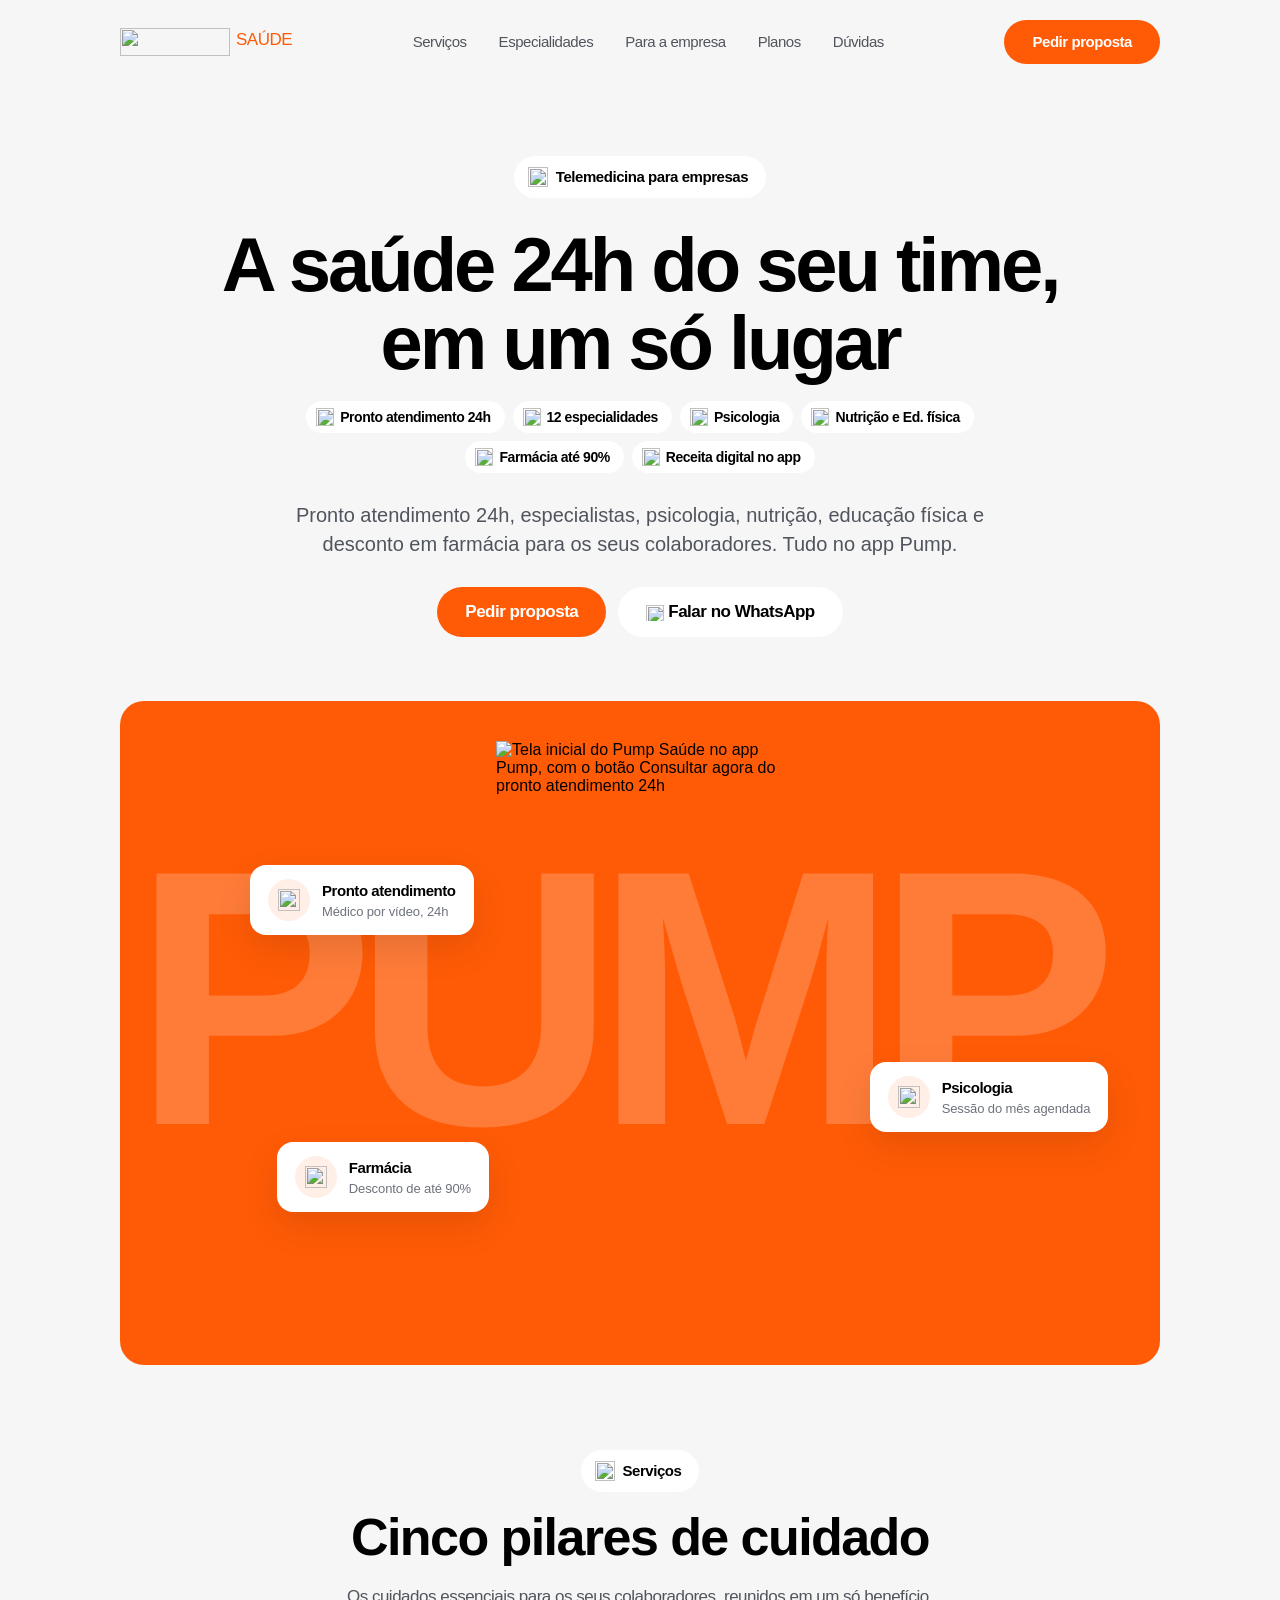
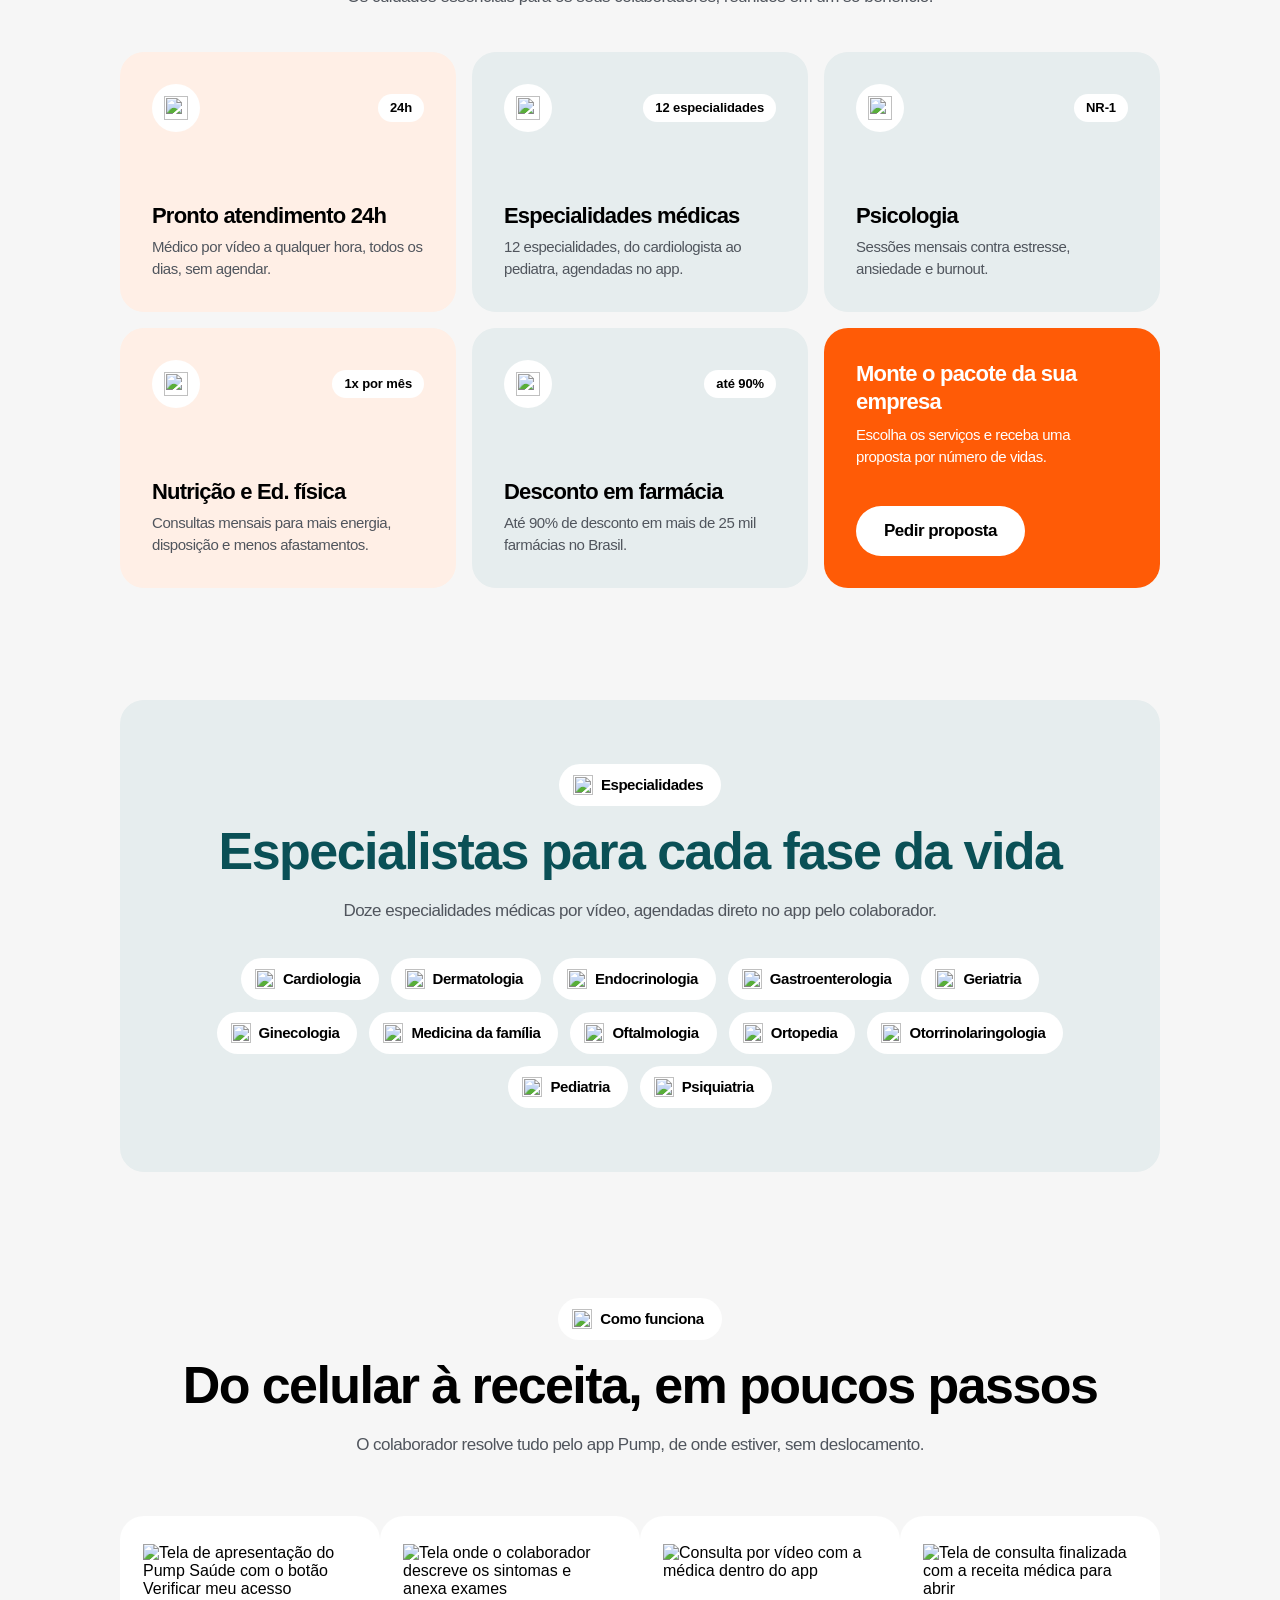
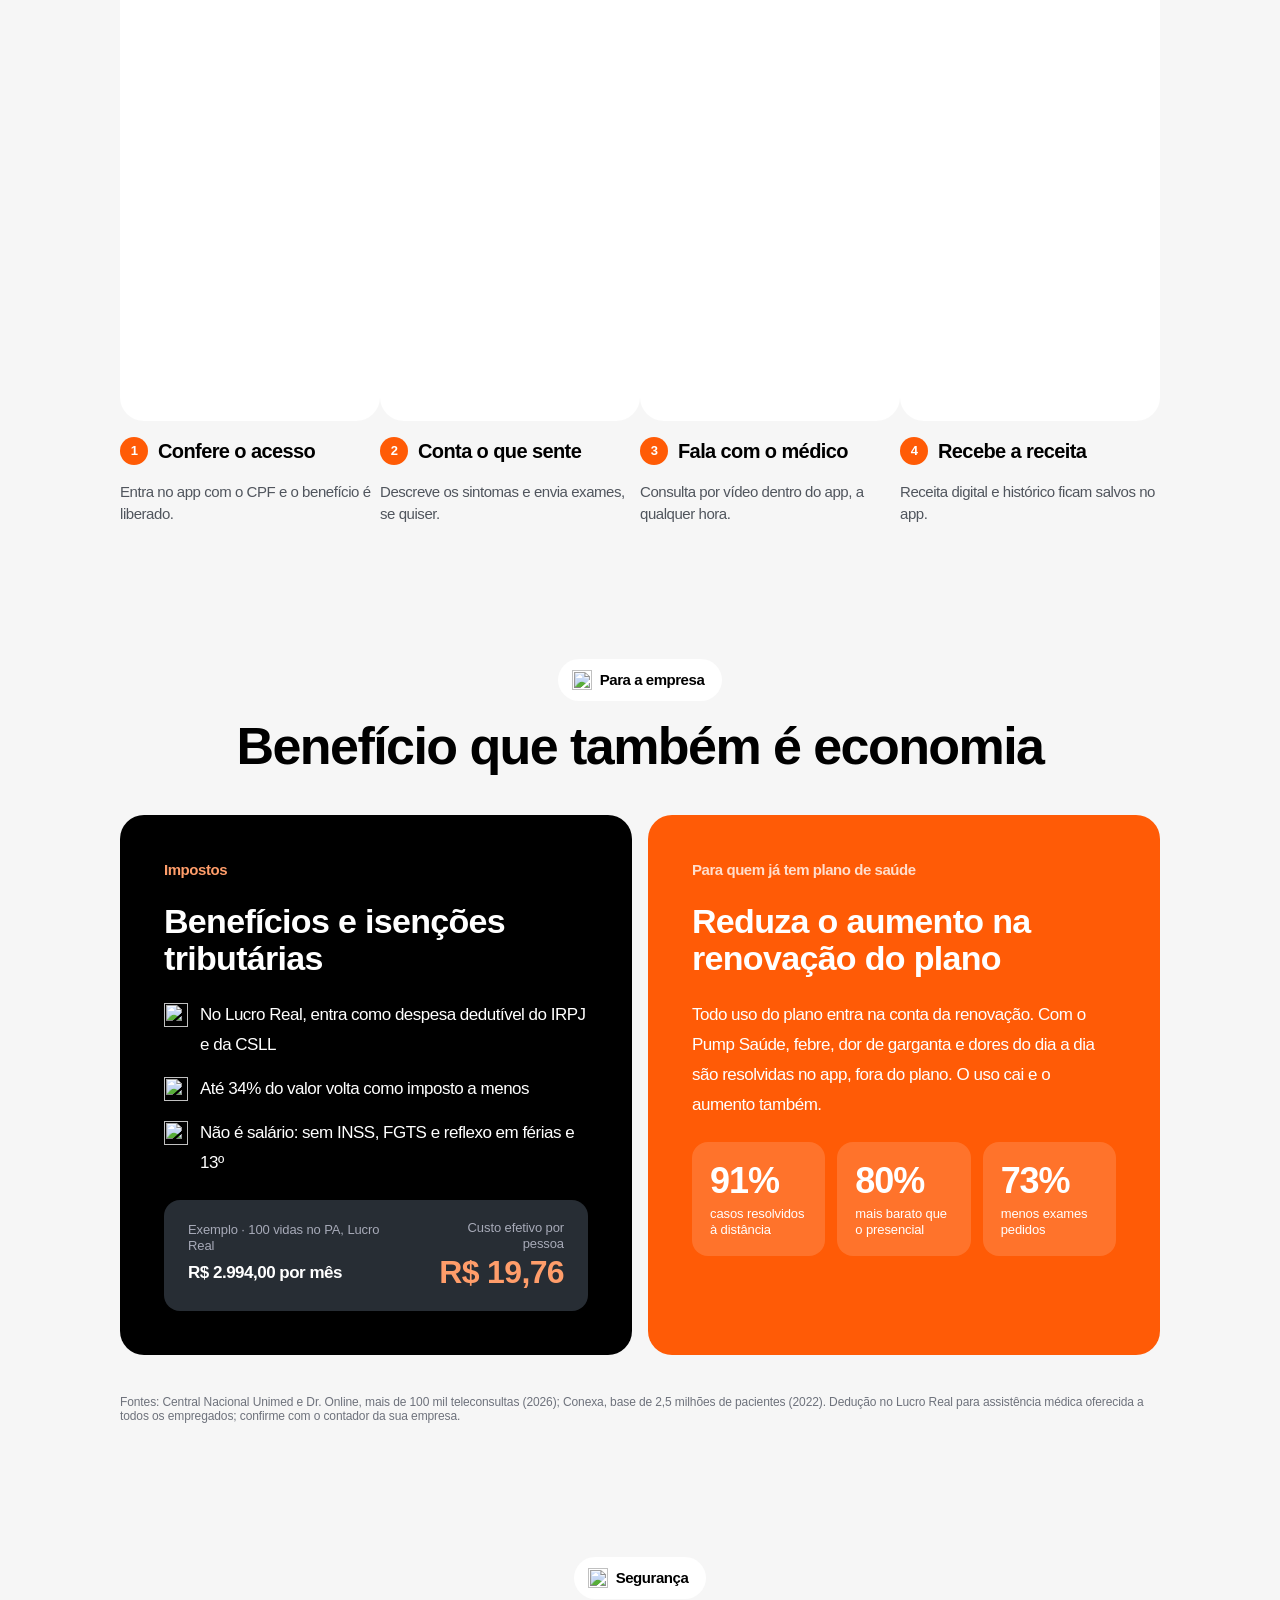
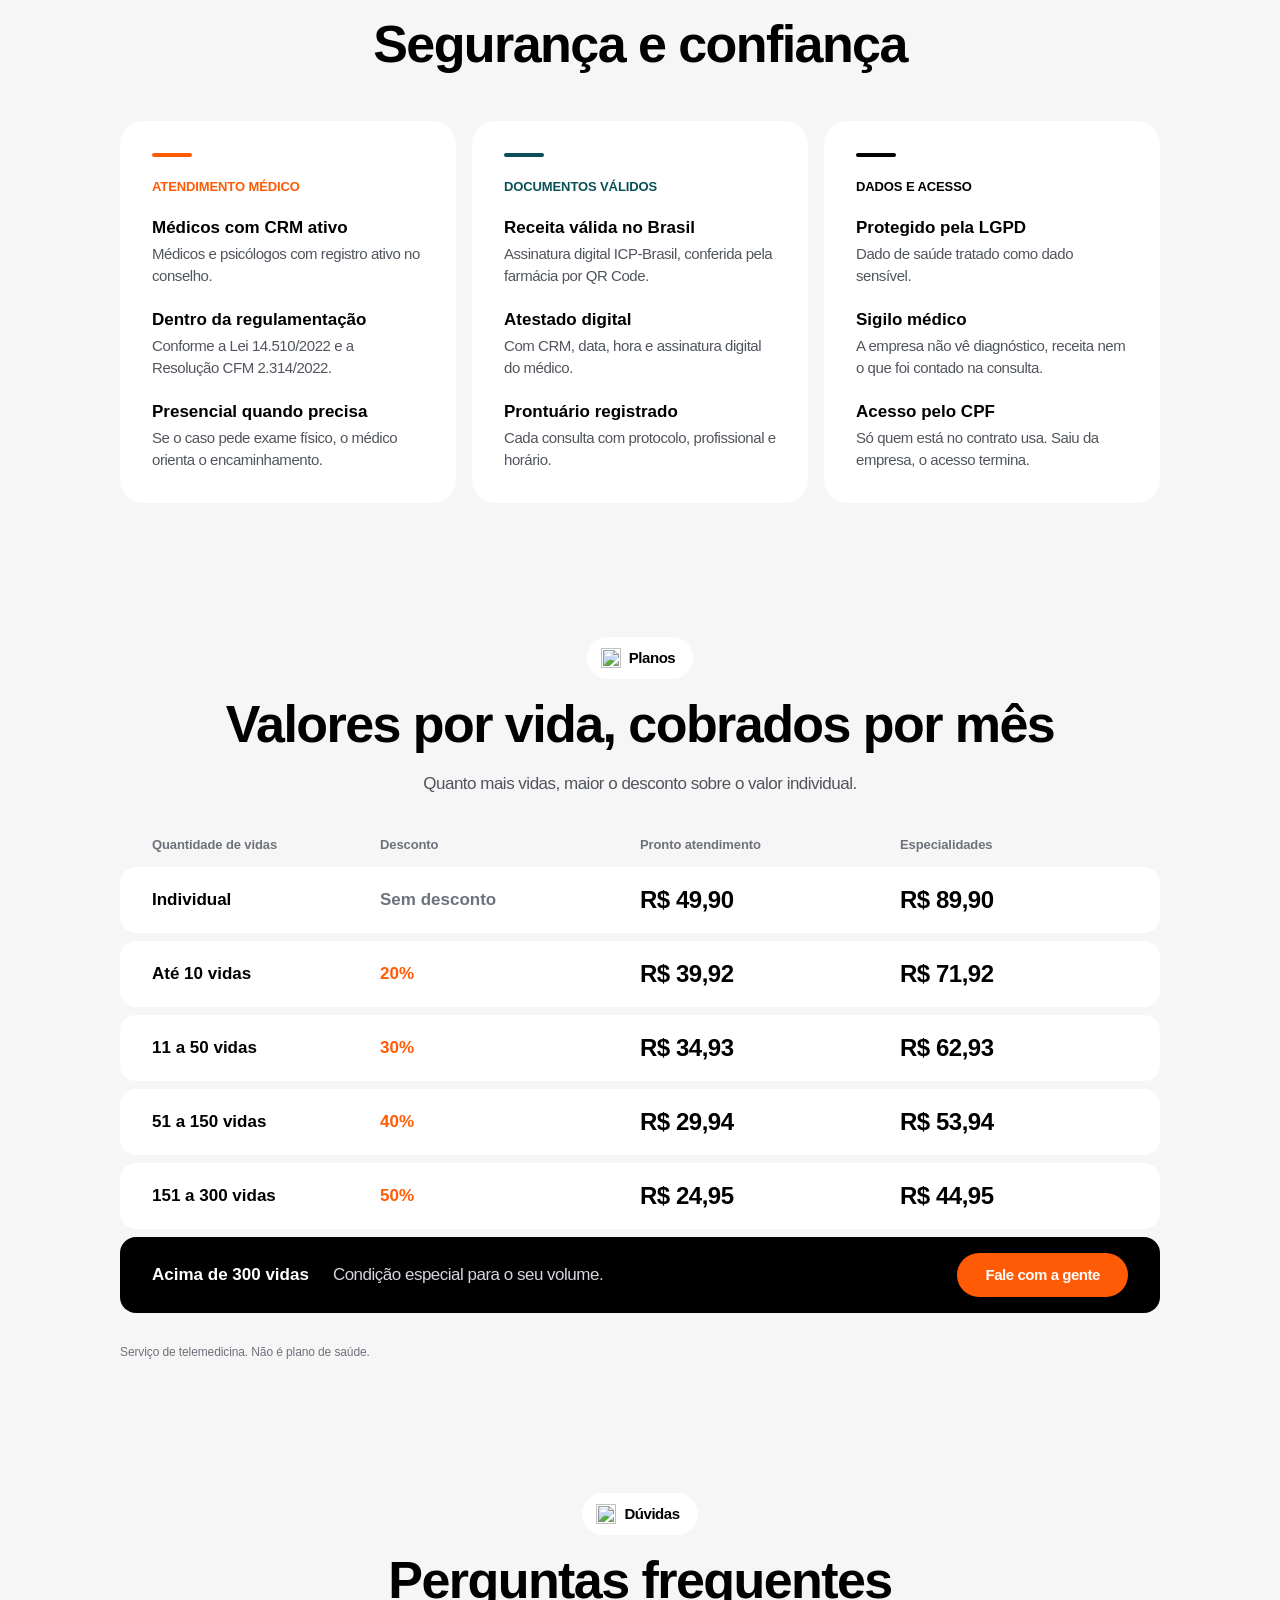
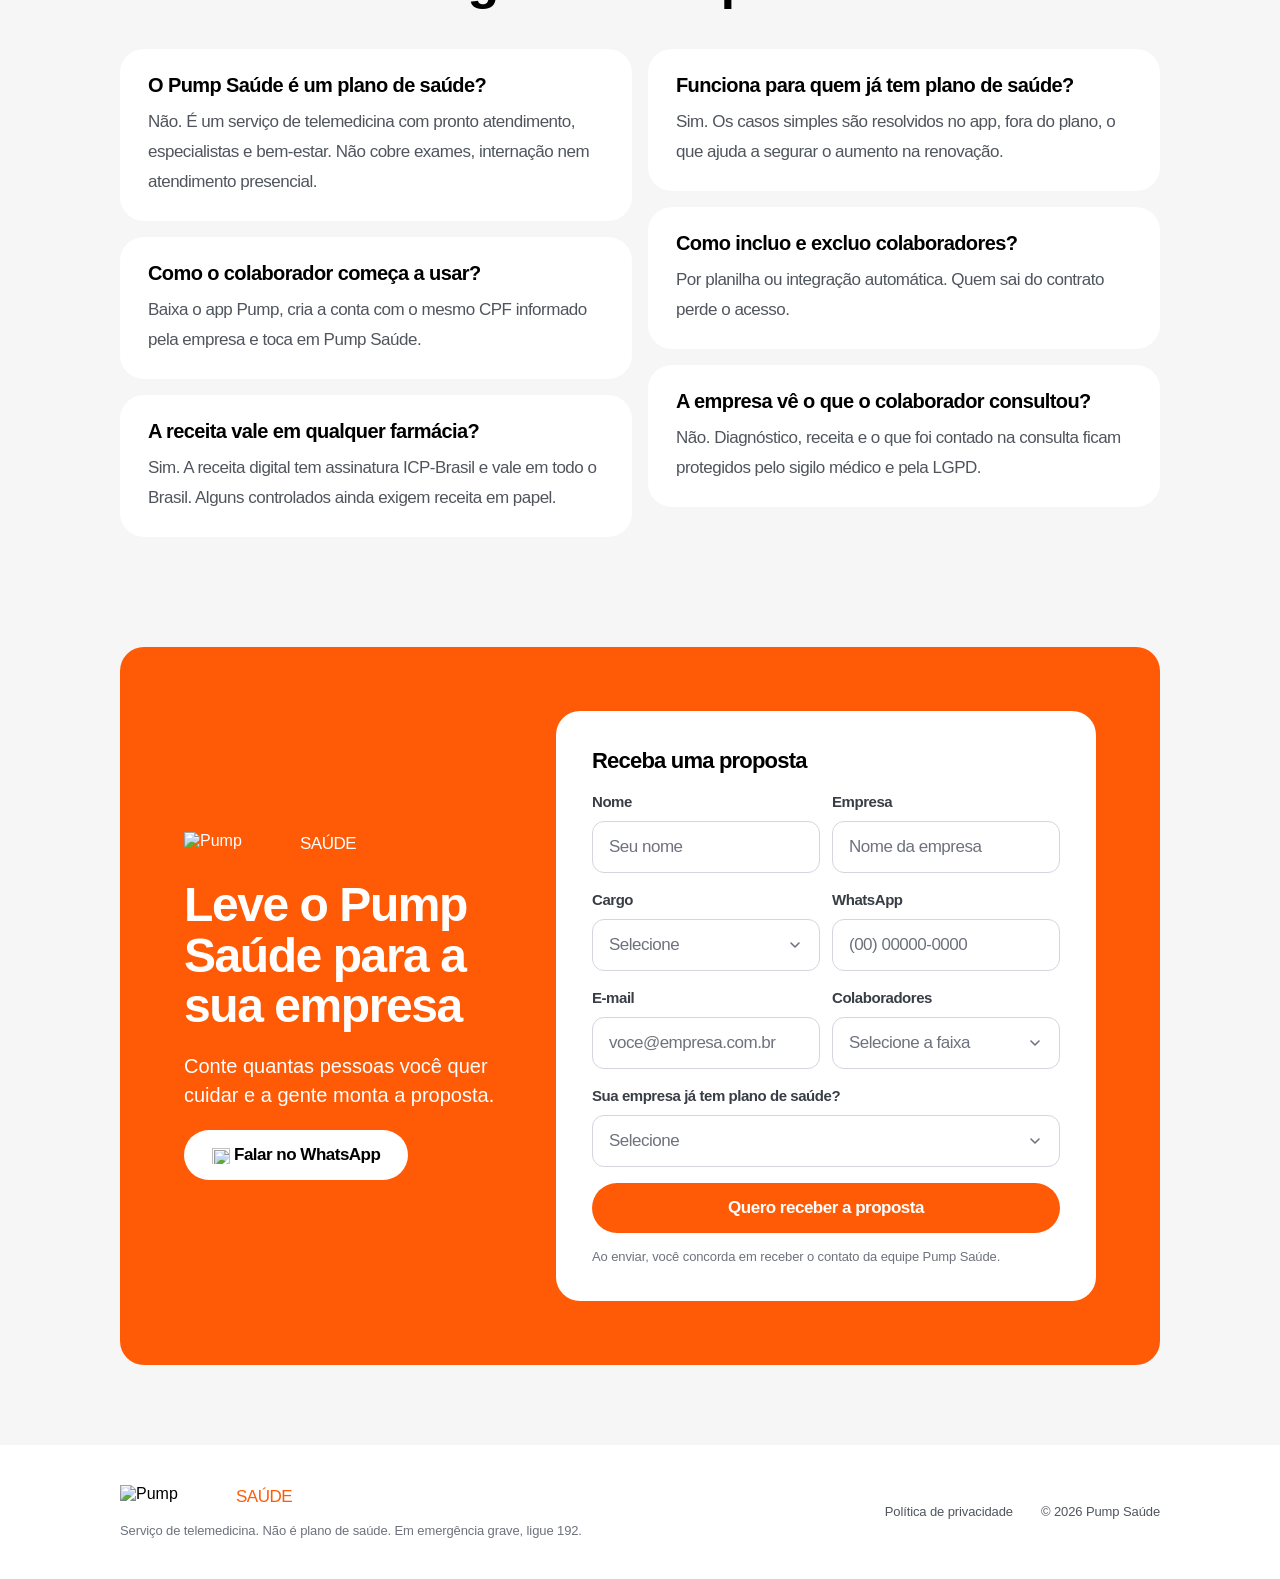
==== index.html @ 6d8a2a2b "Selos do topo sem sobrepor o título - Telas a partir de 1440px: selos flutuam nas laterais, sempre f" ====
<!doctype html>
<html lang="pt-BR">
<head>
<meta charset="utf-8">
<meta name="viewport" content="width=device-width, initial-scale=1">
<title>Pump Saúde | Telemedicina para empresas</title>
<meta name="description" content="Pronto atendimento 24h, especialistas, psicologia, nutrição, educação física e desconto em farmácia para os seus colaboradores. Tudo no app Pump.">
<meta name="theme-color" content="#ff5b06">
<link rel="icon" href="/favicon.svg" type="image/svg+xml">
<link rel="canonical" href="https://pumpsaude.com.br/">
<meta property="og:type" content="website">
<meta property="og:locale" content="pt_BR">
<meta property="og:title" content="Pump Saúde | A saúde 24h do seu time, em um só lugar">
<meta property="og:description" content="Telemedicina para empresas: pronto atendimento 24h, 12 especialidades, psicologia, nutrição, educação física e desconto em farmácia.">
<meta property="og:url" content="https://pumpsaude.com.br/">
<link rel="preload" href="/assets/fonts/inter-latin-wght-normal.woff2" as="font" type="font/woff2" crossorigin>
<link rel="stylesheet" href="/assets/styles.css">
</head>
<body>

<header class="container nav">
  <a href="/" class="logo" aria-label="Pump Saúde, página inicial">
    <img src="/assets/icons/logo-pump-laranja.svg" alt="" width="110" height="28">
    <span>SAÚDE</span>
  </a>
  <nav class="nav__links" aria-label="Seções">
    <a href="#servicos">Serviços</a>
    <a href="#especialidades">Especialidades</a>
    <a href="#empresa">Para a empresa</a>
    <a href="#planos">Planos</a>
    <a href="#duvidas">Dúvidas</a>
  </nav>
  <a href="#contato" class="btn btn--primary btn--md">Pedir proposta</a>
</header>

<main>
  <section class="container hero">
    <span class="selo"><img src="/assets/icons/nav-health.svg" alt="">Telemedicina para empresas</span>
    <h1>A saúde 24h do seu time,<br class="br-desk"> em um só lugar</h1>
    <ul class="hero__tags" aria-label="Destaques">
      <li class="selo selo--l" style="--y:78px;--dx:12px;--r:5deg"><img src="/assets/icons/pronto-atendimento.svg" alt="">Pronto atendimento 24h</li>
      <li class="selo selo--l" style="--y:185px;--dx:0px;--r:-3deg"><img src="/assets/icons/especialidades.svg" alt="">12 especialidades</li>
      <li class="selo selo--l" style="--y:303px;--dx:16px;--r:3deg"><img src="/assets/icons/psicologia.svg" alt="">Psicologia</li>
      <li class="selo selo--r" style="--y:57px;--dx:12px;--r:-4deg"><img src="/assets/icons/nutricao.svg" alt="">Nutrição e Ed. física</li>
      <li class="selo selo--r" style="--y:192px;--dx:0px;--r:4deg"><img src="/assets/icons/farmacia.svg" alt="">Farmácia até 90%</li>
      <li class="selo selo--r" style="--y:294px;--dx:10px;--r:-3deg"><img src="/assets/icons/nav-health.svg" alt="">Receita digital no app</li>
    </ul>
    <p class="hero__sub">Pronto atendimento 24h, especialistas, psicologia, nutrição, educação física e desconto em farmácia para os seus colaboradores. Tudo no app Pump.</p>
    <div class="hero__ctas">
      <a href="#contato" class="btn btn--primary">Pedir proposta</a>
      <a href="#contato" class="btn btn--light"><img src="/assets/icons/whatsapp.svg" alt="">Falar no WhatsApp</a>
    </div>
  </section>

  <div class="container">
    <div class="band">
      <span class="band__word" aria-hidden="true">PUMP</span>
      <img class="band__phone" src="/assets/img/app-inicio.png" width="288" height="605" alt="Tela inicial do Pump Saúde no app Pump, com o botão Consultar agora do pronto atendimento 24h">
      <div class="float-card" style="left:12.5%;top:164px">
        <span class="float-card__icon"><img src="/assets/icons/pronto-atendimento.svg" alt=""></span>
        <span><strong>Pronto atendimento</strong><small>Médico por vídeo, 24h</small></span>
      </div>
      <div class="float-card" style="left:72.08%;top:361px">
        <span class="float-card__icon"><img src="/assets/icons/psicologia.svg" alt=""></span>
        <span><strong>Psicologia</strong><small>Sessão do mês agendada</small></span>
      </div>
      <div class="float-card" style="left:15.08%;top:441px">
        <span class="float-card__icon"><img src="/assets/icons/farmacia.svg" alt=""></span>
        <span><strong>Farmácia</strong><small>Desconto de até 90%</small></span>
      </div>
    </div>
  </div>

  <section id="servicos" class="container servicos">
    <div class="sec-head">
      <span class="selo"><img src="/assets/icons/especialidades.svg" alt="">Serviços</span>
      <h2 class="sec-title">Cinco pilares de cuidado</h2>
      <p class="sec-sub">Os cuidados essenciais para os seus colaboradores, reunidos em um só benefício.</p>
    </div>
    <div class="cards3">
      <article class="svc svc--orange">
        <div class="svc__top"><span class="svc__icon"><img src="/assets/icons/pronto-atendimento.svg" alt=""></span><span class="svc__tag">24h</span></div>
        <div><h3>Pronto atendimento 24h</h3><p>Médico por vídeo a qualquer hora, todos os dias, sem agendar.</p></div>
      </article>
      <article class="svc svc--teal">
        <div class="svc__top"><span class="svc__icon"><img src="/assets/icons/especialidades.svg" alt=""></span><span class="svc__tag">12 especialidades</span></div>
        <div><h3>Especialidades médicas</h3><p>12 especialidades, do cardiologista ao pediatra, agendadas no app.</p></div>
      </article>
      <article class="svc svc--teal">
        <div class="svc__top"><span class="svc__icon"><img src="/assets/icons/psicologia.svg" alt=""></span><span class="svc__tag">NR-1</span></div>
        <div><h3>Psicologia</h3><p>Sessões mensais contra estresse, ansiedade e burnout.</p></div>
      </article>
      <article class="svc svc--orange">
        <div class="svc__top"><span class="svc__icon"><img src="/assets/icons/nutricao.svg" alt=""></span><span class="svc__tag">1x por mês</span></div>
        <div><h3>Nutrição e Ed. física</h3><p>Consultas mensais para mais energia, disposição e menos afastamentos.</p></div>
      </article>
      <article class="svc svc--teal">
        <div class="svc__top"><span class="svc__icon"><img src="/assets/icons/farmacia.svg" alt=""></span><span class="svc__tag">até 90%</span></div>
        <div><h3>Desconto em farmácia</h3><p>Até 90% de desconto em mais de 25 mil farmácias no Brasil.</p></div>
      </article>
      <article class="svc svc--cta">
        <div><h3>Monte o pacote da sua empresa</h3><p>Escolha os serviços e receba uma proposta por número de vidas.</p></div>
        <a href="#contato" class="btn btn--light">Pedir proposta</a>
      </article>
    </div>
  </section>

  <section id="especialidades" class="container esp-wrap">
    <div class="esp">
      <div class="sec-head">
        <span class="selo"><img src="/assets/icons/especialidades.svg" alt="">Especialidades</span>
        <h2 class="sec-title">Especialistas para cada fase da vida</h2>
        <p class="sec-sub">Doze especialidades médicas por vídeo, agendadas direto no app pelo colaborador.</p>
      </div>
      <ul class="chips">
        <li class="selo"><img src="/assets/icons/especialidades.svg" alt="">Cardiologia</li>
        <li class="selo"><img src="/assets/icons/especialidades.svg" alt="">Dermatologia</li>
        <li class="selo"><img src="/assets/icons/especialidades.svg" alt="">Endocrinologia</li>
        <li class="selo"><img src="/assets/icons/especialidades.svg" alt="">Gastroenterologia</li>
        <li class="selo"><img src="/assets/icons/especialidades.svg" alt="">Geriatria</li>
        <li class="selo"><img src="/assets/icons/especialidades.svg" alt="">Ginecologia</li>
        <li class="selo"><img src="/assets/icons/especialidades.svg" alt="">Medicina da família</li>
        <li class="selo"><img src="/assets/icons/especialidades.svg" alt="">Oftalmologia</li>
        <li class="selo"><img src="/assets/icons/especialidades.svg" alt="">Ortopedia</li>
        <li class="selo"><img src="/assets/icons/especialidades.svg" alt="">Otorrinolaringologia</li>
        <li class="selo"><img src="/assets/icons/especialidades.svg" alt="">Pediatria</li>
        <li class="selo"><img src="/assets/icons/especialidades.svg" alt="">Psiquiatria</li>
      </ul>
    </div>
  </section>

  <section id="como-funciona" class="container como">
    <div class="sec-head">
      <span class="selo"><img src="/assets/icons/nav-health.svg" alt="">Como funciona</span>
      <h2 class="sec-title">Do celular à receita, em poucos passos</h2>
      <p class="sec-sub">O colaborador resolve tudo pelo app Pump, de onde estiver, sem deslocamento.</p>
    </div>
    <ol class="steps">
      <li class="step">
        <div class="step__shot"><img src="/assets/img/passo-1.png" width="214" height="449" loading="lazy" alt="Tela de apresentação do Pump Saúde com o botão Verificar meu acesso"></div>
        <h3 class="step__title"><span class="step__num">1</span>Confere o acesso</h3>
        <p>Entra no app com o CPF e o benefício é liberado.</p>
      </li>
      <li class="step">
        <div class="step__shot"><img src="/assets/img/passo-2.png" width="214" height="449" loading="lazy" alt="Tela onde o colaborador descreve os sintomas e anexa exames"></div>
        <h3 class="step__title"><span class="step__num">2</span>Conta o que sente</h3>
        <p>Descreve os sintomas e envia exames, se quiser.</p>
      </li>
      <li class="step">
        <div class="step__shot"><img src="/assets/img/passo-3.png" width="214" height="449" loading="lazy" alt="Consulta por vídeo com a médica dentro do app"></div>
        <h3 class="step__title"><span class="step__num">3</span>Fala com o médico</h3>
        <p>Consulta por vídeo dentro do app, a qualquer hora.</p>
      </li>
      <li class="step">
        <div class="step__shot"><img src="/assets/img/passo-4.png" width="214" height="449" loading="lazy" alt="Tela de consulta finalizada com a receita médica para abrir"></div>
        <h3 class="step__title"><span class="step__num">4</span>Recebe a receita</h3>
        <p>Receita digital e histórico ficam salvos no app.</p>
      </li>
    </ol>
  </section>

  <section id="empresa" class="container empresa">
    <div class="sec-head">
      <span class="selo"><img src="/assets/icons/nav-health.svg" alt="">Para a empresa</span>
      <h2 class="sec-title">Benefício que também é economia</h2>
    </div>
    <div class="cards2">
      <article class="big-card big-card--dark">
        <p class="big-card__eyebrow">Impostos</p>
        <h3>Benefícios e isenções tributárias</h3>
        <ul class="checks">
          <li><img src="/assets/icons/check.svg" alt="">No Lucro Real, entra como despesa dedutível do IRPJ e da CSLL</li>
          <li><img src="/assets/icons/check.svg" alt="">Até 34% do valor volta como imposto a menos</li>
          <li><img src="/assets/icons/check.svg" alt="">Não é salário: sem INSS, FGTS e reflexo em férias e 13º</li>
        </ul>
        <div class="example">
          <div class="example__left"><small>Exemplo · 100 vidas no PA, Lucro Real</small><strong>R$ 2.994,00 por mês</strong></div>
          <div class="example__right"><small>Custo efetivo por pessoa</small><strong>R$ 19,76</strong></div>
        </div>
      </article>
      <article class="big-card big-card--orange">
        <p class="big-card__eyebrow">Para quem já tem plano de saúde</p>
        <h3>Reduza o aumento na renovação do plano</h3>
        <p class="big-card__text">Todo uso do plano entra na conta da renovação. Com o Pump Saúde, febre, dor de garganta e dores do dia a dia são resolvidas no app, fora do plano. O uso cai e o aumento também.</p>
        <div class="stats">
          <div class="stat"><strong>91%</strong><span>casos resolvidos à distância</span></div>
          <div class="stat"><strong>80%</strong><span>mais barato que o presencial</span></div>
          <div class="stat"><strong>73%</strong><span>menos exames pedidos</span></div>
        </div>
      </article>
    </div>
    <p class="footnote">Fontes: Central Nacional Unimed e Dr. Online, mais de 100 mil teleconsultas (2026); Conexa, base de 2,5 milhões de pacientes (2022). Dedução no Lucro Real para assistência médica oferecida a todos os empregados; confirme com o contador da sua empresa.</p>
  </section>

  <section id="seguranca" class="container seguranca">
    <div class="sec-head">
      <span class="selo"><img src="/assets/icons/nav-health.svg" alt="">Segurança</span>
      <h2 class="sec-title">Segurança e confiança</h2>
    </div>
    <div class="cards3 trust-grid">
      <article class="trust trust--orange">
        <span class="trust__bar"></span>
        <h3 class="trust__label">Atendimento médico</h3>
        <div><h4>Médicos com CRM ativo</h4><p>Médicos e psicólogos com registro ativo no conselho.</p></div>
        <div><h4>Dentro da regulamentação</h4><p>Conforme a Lei 14.510/2022 e a Resolução CFM 2.314/2022.</p></div>
        <div><h4>Presencial quando precisa</h4><p>Se o caso pede exame físico, o médico orienta o encaminhamento.</p></div>
      </article>
      <article class="trust trust--teal">
        <span class="trust__bar"></span>
        <h3 class="trust__label">Documentos válidos</h3>
        <div><h4>Receita válida no Brasil</h4><p>Assinatura digital ICP-Brasil, conferida pela farmácia por QR Code.</p></div>
        <div><h4>Atestado digital</h4><p>Com CRM, data, hora e assinatura digital do médico.</p></div>
        <div><h4>Prontuário registrado</h4><p>Cada consulta com protocolo, profissional e horário.</p></div>
      </article>
      <article class="trust trust--black">
        <span class="trust__bar"></span>
        <h3 class="trust__label">Dados e acesso</h3>
        <div><h4>Protegido pela LGPD</h4><p>Dado de saúde tratado como dado sensível.</p></div>
        <div><h4>Sigilo médico</h4><p>A empresa não vê diagnóstico, receita nem o que foi contado na consulta.</p></div>
        <div><h4>Acesso pelo CPF</h4><p>Só quem está no contrato usa. Saiu da empresa, o acesso termina.</p></div>
      </article>
    </div>
  </section>

  <section id="planos" class="container planos">
    <div class="sec-head">
      <span class="selo"><img src="/assets/icons/nav-health.svg" alt="">Planos</span>
      <h2 class="sec-title">Valores por vida, cobrados por mês</h2>
      <p class="sec-sub">Quanto mais vidas, maior o desconto sobre o valor individual.</p>
    </div>
    <div class="plans-table-wrap">
      <table class="price-table">
        <thead>
          <tr><th scope="col">Quantidade de vidas</th><th scope="col">Desconto</th><th scope="col">Pronto atendimento</th><th scope="col">Especialidades</th></tr>
        </thead>
        <tbody>
          <tr><td>Individual</td><td class="disc disc--none">Sem desconto</td><td class="price"><span class="lbl">Pronto atendimento</span>R$ 49,90</td><td class="price"><span class="lbl">Especialidades</span>R$ 89,90</td></tr>
          <tr><td>Até 10 vidas</td><td class="disc">20%</td><td class="price"><span class="lbl">Pronto atendimento</span>R$ 39,92</td><td class="price"><span class="lbl">Especialidades</span>R$ 71,92</td></tr>
          <tr><td>11 a 50 vidas</td><td class="disc">30%</td><td class="price"><span class="lbl">Pronto atendimento</span>R$ 34,93</td><td class="price"><span class="lbl">Especialidades</span>R$ 62,93</td></tr>
          <tr><td>51 a 150 vidas</td><td class="disc">40%</td><td class="price"><span class="lbl">Pronto atendimento</span>R$ 29,94</td><td class="price"><span class="lbl">Especialidades</span>R$ 53,94</td></tr>
          <tr><td>151 a 300 vidas</td><td class="disc">50%</td><td class="price"><span class="lbl">Pronto atendimento</span>R$ 24,95</td><td class="price"><span class="lbl">Especialidades</span>R$ 44,95</td></tr>
        </tbody>
      </table>
      <div class="plans-more">
        <p class="plans-more__txt"><strong>Acima de 300 vidas</strong><span>Condição especial para o seu volume.</span></p>
        <a href="#contato" class="btn btn--primary btn--md">Fale com a gente</a>
      </div>
    </div>
    <p class="footnote">Serviço de telemedicina. Não é plano de saúde.</p>
  </section>

  <section id="duvidas" class="container duvidas">
    <div class="sec-head">
      <span class="selo"><img src="/assets/icons/nav-health.svg" alt="">Dúvidas</span>
      <h2 class="sec-title">Perguntas frequentes</h2>
    </div>
    <div class="faq">
      <div class="faq__col">
        <div class="qa"><h3>O Pump Saúde é um plano de saúde?</h3><p>Não. É um serviço de telemedicina com pronto atendimento, especialistas e bem-estar. Não cobre exames, internação nem atendimento presencial.</p></div>
        <div class="qa"><h3>Como o colaborador começa a usar?</h3><p>Baixa o app Pump, cria a conta com o mesmo CPF informado pela empresa e toca em Pump Saúde.</p></div>
        <div class="qa"><h3>A receita vale em qualquer farmácia?</h3><p>Sim. A receita digital tem assinatura ICP-Brasil e vale em todo o Brasil. Alguns controlados ainda exigem receita em papel.</p></div>
      </div>
      <div class="faq__col">
        <div class="qa"><h3>Funciona para quem já tem plano de saúde?</h3><p>Sim. Os casos simples são resolvidos no app, fora do plano, o que ajuda a segurar o aumento na renovação.</p></div>
        <div class="qa"><h3>Como incluo e excluo colaboradores?</h3><p>Por planilha ou integração automática. Quem sai do contrato perde o acesso.</p></div>
        <div class="qa"><h3>A empresa vê o que o colaborador consultou?</h3><p>Não. Diagnóstico, receita e o que foi contado na consulta ficam protegidos pelo sigilo médico e pela LGPD.</p></div>
      </div>
    </div>
  </section>

  <section id="contato" class="container contato">
    <div class="cta-box">
      <div class="cta-box__left">
        <span class="logo logo--white"><img src="/assets/icons/logo-pump-branco.svg" alt="Pump" width="110" height="28"><span>SAÚDE</span></span>
        <h2>Leve o Pump Saúde para a sua empresa</h2>
        <p>Conte quantas pessoas você quer cuidar e a gente monta a proposta.</p>
        <a href="#contato" class="btn btn--light"><img src="/assets/icons/whatsapp.svg" alt="">Falar no WhatsApp</a>
      </div>
      <form action='/obrigado' class='form' method='POST' name='proposta' data-netlify='true' netlify-honeypot='bot-field'>
        <input type="hidden" name="form-name" value="proposta">
        <p class="hidden"><label>Não preencha: <input name="bot-field" tabindex="-1" autocomplete="off"></label></p>
        <h3>Receba uma proposta</h3>
        <div class="form__row">
          <div class="field"><label for="f-nome">Nome</label><input id="f-nome" name="nome" type="text" placeholder="Seu nome" autocomplete="name" required></div>
          <div class="field"><label for="f-empresa">Empresa</label><input id="f-empresa" name="empresa" type="text" placeholder="Nome da empresa" autocomplete="organization" required></div>
        </div>
        <div class="form__row">
          <div class="field"><label for="f-cargo">Cargo</label>
            <select id="f-cargo" name="cargo" required>
              <option value="" disabled selected>Selecione</option>
              <option>Sócio(a) ou diretor(a)</option>
              <option>RH ou Departamento Pessoal</option>
              <option>Financeiro</option>
              <option>Gestor(a) de equipe</option>
              <option>Outro</option>
            </select>
          </div>
          <div class="field"><label for="f-whats">WhatsApp</label><input id="f-whats" name="whatsapp" type="tel" inputmode="tel" placeholder="(00) 00000-0000" autocomplete="tel-national" pattern="\(\d{2}\) \d{4,5}-\d{4}" title="Digite o DDD e o número" required></div>
        </div>
        <div class="form__row">
          <div class="field"><label for="f-email">E-mail</label><input id="f-email" name="email" type="email" placeholder="voce@empresa.com.br" autocomplete="email" required></div>
          <div class="field"><label for="f-colab">Colaboradores</label>
            <select id="f-colab" name="colaboradores" required>
              <option value="" disabled selected>Selecione a faixa</option>
              <option>Até 10</option>
              <option>11 a 50</option>
              <option>51 a 150</option>
              <option>151 a 300</option>
              <option>Acima de 300</option>
            </select>
          </div>
        </div>
        <div class="field"><label for="f-plano">Sua empresa já tem plano de saúde?</label>
          <select id="f-plano" name="tem_plano_de_saude" required>
            <option value="" disabled selected>Selecione</option>
            <option>Sim</option>
            <option>Não</option>
          </select>
        </div>
        <button type="submit" class="btn btn--primary">Quero receber a proposta</button>
        <p class="form__legal">Ao enviar, você concorda em receber o contato da equipe Pump Saúde.</p>
      </form>
    </div>
  </section>
</main>

<footer class="footer">
  <div class="container footer__inner">
    <div class="footer__brand">
      <span class="logo"><img src="/assets/icons/logo-pump-laranja.svg" alt="Pump" width="110" height="28"><span>SAÚDE</span></span>
      <small>Serviço de telemedicina. Não é plano de saúde. Em emergência grave, ligue 192.</small>
    </div>
    <div class="footer__links">
      <a href="https://pump.com.br/privacidade" target="_blank" rel="noopener">Política de privacidade</a>
      
      <span>© 2026 Pump Saúde</span>
    </div>
  </div>
</footer>

<script>
  (function () {
    var input = document.getElementById('f-whats');
    if (!input) return;
    input.addEventListener('input', function () {
      var d = input.value.replace(/\D/g, '').slice(0, 11);
      var out = d;
      if (d.length > 2) out = '(' + d.slice(0, 2) + ') ' + d.slice(2);
      if (d.length > 6) out = '(' + d.slice(0, 2) + ') ' + d.slice(2, d.length === 11 ? 7 : 6) + '-' + d.slice(d.length === 11 ? 7 : 6);
      input.value = out;
    });
  })();
</script>
</body>
</html>
---- assets/styles.css ----
@font-face {
  font-family: "Inter";
  font-style: normal;
  font-display: swap;
  font-weight: 100 900;
  src: url("fonts/inter-latin-ext-wght-normal.woff2") format("woff2-variations");
  unicode-range: U+0100-02BA, U+02BD-02C5, U+02C7-02CC, U+02CE-02D7, U+02DD-02FF, U+0304, U+0308, U+0329, U+1D00-1DBF, U+1E00-1E9F, U+1EF2-1EFF, U+2020, U+20A0-20AB, U+20AD-20C0, U+2113, U+2C60-2C7F, U+A720-A7FF;
}
@font-face {
  font-family: "Inter";
  font-style: normal;
  font-display: swap;
  font-weight: 100 900;
  src: url("fonts/inter-latin-wght-normal.woff2") format("woff2-variations");
  unicode-range: U+0000-00FF, U+0131, U+0152-0153, U+02BB-02BC, U+02C6, U+02DA, U+02DC, U+0304, U+0308, U+0329, U+2000-206F, U+20AC, U+2122, U+2191, U+2193, U+2212, U+2215, U+FEFF, U+FFFD;
}

:root {
  --black: #000;
  --white: #fff;
  --n100: #f6f6f6;
  --n300: #d4d6dd;
  --n400: #a7aab8;
  --n500: #6e727c;
  --n700: #50555d;
  --n800: #383d46;
  --n900: #272d34;
  --orange: #ff5b06;
  --orange-800: #ff7c38;
  --orange-600: #ff9d6a;
  --orange-200: #ffdecd;
  --orange-100: #ffefe6;
  --teal: #0a5056;
  --teal-100: #e6edee;
  --r-md: 12px;
  --r-lg: 16px;
  --r-xl: 24px;
  --gutter: 120px;
}

* { box-sizing: border-box; margin: 0; padding: 0; }
html { scroll-behavior: smooth; -webkit-text-size-adjust: 100%; }
body {
  background: var(--n100);
  color: var(--black);
  font-family: "Inter", -apple-system, BlinkMacSystemFont, "Segoe UI", Roboto, sans-serif;
  font-feature-settings: "cv11" 0;
  -webkit-font-smoothing: antialiased;
  overflow-x: hidden;
}
img { display: block; max-width: 100%; }
a { color: inherit; text-decoration: none; }
button, input, select { font: inherit; color: inherit; }
section[id] { scroll-margin-top: 16px; }

.container { width: 100%; max-width: calc(1200px + 2 * var(--gutter)); margin: 0 auto; padding: 0 var(--gutter); }

/* Buttons */
.btn {
  display: inline-flex; align-items: center; justify-content: center; gap: 4px;
  height: 50px; padding: 0 28px; border-radius: 1000px; border: 0; cursor: pointer;
  font-size: 17px; font-weight: 600; line-height: 30px; letter-spacing: -0.5px; white-space: nowrap;
  transition: transform .15s ease, filter .15s ease;
}
.btn:hover { filter: brightness(0.95); }
.btn:active { transform: scale(0.98); }
.btn:focus-visible, a:focus-visible, select:focus-visible, input:focus-visible { outline: 3px solid var(--orange-600); outline-offset: 2px; }
.btn--md { height: 44px; font-size: 15px; line-height: 22px; letter-spacing: -0.45px; }
.btn--primary { background: var(--orange); color: var(--white); }
.btn--light { background: var(--white); color: var(--black); }
.btn img { width: 18px; height: 18px; }

/* Selo (pill badge) */
.selo {
  display: inline-flex; align-items: center; gap: 8px;
  background: var(--white); border-radius: 1000px; padding: 10px 18px 10px 14px;
  font-size: 15px; font-weight: 600; line-height: 22px; letter-spacing: -0.45px; white-space: nowrap;
}
.selo img { width: 20px; height: 20px; flex-shrink: 0; }

/* Section heading */
.sec-head { display: flex; flex-direction: column; align-items: center; gap: 16px; text-align: center; }
.sec-title { font-size: 52px; line-height: 58px; font-weight: 800; letter-spacing: -1.56px; }
.sec-sub { font-size: 17px; line-height: 30px; letter-spacing: -0.5px; color: var(--n700); max-width: 680px; }

/* Logo */
.logo { display: inline-flex; align-items: center; gap: 6px; }
.logo img { width: 110px; height: 28.387px; }
.logo span { font-size: 17px; font-weight: 500; line-height: 22px; letter-spacing: -0.5px; color: var(--orange); padding-bottom: 5px; }
.logo--white span { color: var(--white); }

/* Nav */
.nav { display: flex; align-items: center; justify-content: space-between; padding-top: 20px; padding-bottom: 20px; }
.nav__links { display: flex; gap: 32px; font-size: 15px; font-weight: 500; line-height: 22px; letter-spacing: -0.45px; color: var(--n700); }
.nav__links a:hover { color: var(--black); }

/* Hero */
.hero { position: relative; display: flex; flex-direction: column; align-items: center; gap: 28px; padding-top: 72px; padding-bottom: 64px; text-align: center; }
.hero h1 { font-size: 76px; line-height: 1.02; font-weight: 800; letter-spacing: -3.04px; }
.hero__sub { font-size: 20px; line-height: 1.45; color: var(--n700); max-width: 720px; }
.hero__ctas { display: flex; gap: 12px; flex-wrap: wrap; justify-content: center; }
.hero__tags { list-style: none; margin: -8px 0 0; padding: 0; display: flex; flex-wrap: wrap; justify-content: center; gap: 8px; max-width: 720px; }
.hero__tags .selo { font-size: 14px; line-height: 20px; padding: 6px 14px 6px 10px; gap: 6px; }
.hero__tags .selo img { width: 18px; height: 18px; }
/* Telas largas: selos flutuam nas laterais, sempre fora da largura do título */
@media (min-width: 1440px) {
  .hero { --side: 460px; }
  .hero__tags { position: absolute; inset: 0; margin: 0; max-width: none; display: block; pointer-events: none; }
  .hero__tags .selo { position: absolute; top: var(--y); transform: rotate(var(--r)); font-size: 15px; line-height: 22px; padding: 10px 18px 10px 14px; gap: 8px; filter: drop-shadow(0 14px 18px rgba(0,0,0,.1)); }
  .hero__tags .selo img { width: 20px; height: 20px; }
  .hero__tags .selo--l { right: calc(50% + var(--side) + var(--dx)); }
  .hero__tags .selo--r { left: calc(50% + var(--side) + var(--dx)); }
}

/* App band */
.band {
  position: relative; height: 664px; border-radius: var(--r-xl); background: var(--orange);
  overflow: hidden; container-type: inline-size;
}
.band__word {
  position: absolute; left: 1.17cqw; top: 87px; font-size: 35cqw; font-weight: 800; line-height: normal;
  letter-spacing: -2.1cqw; color: var(--orange-800); white-space: nowrap; user-select: none;
}
.band__phone { position: absolute; left: 50%; top: 40px; width: 288px; transform: translateX(-50%); }
.float-card {
  position: absolute; display: flex; align-items: center; gap: 12px;
  background: var(--white); border-radius: var(--r-lg); padding: 14px 18px; box-shadow: 0 14px 36px rgba(0,0,0,.1);
  white-space: nowrap;
}
.float-card__icon { background: var(--orange-100); border-radius: 1000px; padding: 10px; }
.float-card__icon img { width: 22px; height: 22px; }
.float-card strong { display: block; font-size: 15px; font-weight: 700; line-height: 22px; letter-spacing: -0.45px; }
.float-card small { display: block; margin-top: 2px; font-size: 13px; font-weight: 500; line-height: 16px; letter-spacing: -0.11px; color: var(--n500); }

/* Services */
.servicos { padding-top: 85px; padding-bottom: 96px; display: flex; flex-direction: column; gap: 40px; }
.cards3 { display: grid; grid-template-columns: repeat(3, 1fr); gap: 16px; }
.svc {
  display: flex; flex-direction: column; justify-content: space-between; height: 260px; padding: 32px;
  border-radius: var(--r-xl); overflow: hidden;
}
.svc--orange { background: var(--orange-100); }
.svc--teal { background: var(--teal-100); }
.svc--cta { background: var(--orange); color: var(--white); }
.svc__top { display: flex; align-items: center; justify-content: space-between; }
.svc__icon { background: var(--white); border-radius: 1000px; padding: 12px; }
.svc__icon img { width: 24px; height: 24px; }
.svc__tag { background: var(--white); border-radius: 1000px; padding: 6px 12px; font-size: 13px; font-weight: 700; line-height: 16px; letter-spacing: -0.11px; }
.svc h3 { font-size: 22px; font-weight: 700; line-height: 28px; letter-spacing: -0.8px; }
.svc p { margin-top: 6px; font-size: 15px; line-height: 22px; letter-spacing: -0.45px; color: var(--n700); }
.svc--cta p { margin-top: 8px; color: var(--white); }
.svc--cta .btn { align-self: flex-start; }

/* Specialties */
.esp-wrap { padding-top: 16px; padding-bottom: 16px; }
.esp { background: var(--teal-100); border-radius: var(--r-xl); padding: 64px; display: flex; flex-direction: column; align-items: center; gap: 32px; }
.esp .sec-title { color: var(--teal); }
.chips { display: flex; flex-wrap: wrap; justify-content: center; gap: 12px; list-style: none; }

/* How it works */
.como { padding-top: 110px; padding-bottom: 110px; display: flex; flex-direction: column; gap: 56px; }
.steps { display: grid; grid-template-columns: repeat(4, 1fr); list-style: none; }
.step { display: flex; flex-direction: column; gap: 16px; }
.step__shot { background: var(--white); border-radius: var(--r-xl); padding: 28px 0; display: flex; justify-content: center; }
.step__shot img { width: 214px; height: auto; }
.step__title { display: flex; align-items: center; gap: 10px; font-size: 20px; font-weight: 700; line-height: 24px; letter-spacing: -0.6px; }
.step__num { display: inline-flex; align-items: center; justify-content: center; width: 28px; height: 28px; border-radius: 1000px; background: var(--orange); color: var(--white); font-size: 13px; font-weight: 700; line-height: 16px; flex-shrink: 0; }
.step p { font-size: 15px; line-height: 22px; letter-spacing: -0.45px; color: var(--n700); }

/* For companies */
.empresa { padding-top: 24px; padding-bottom: 24px; display: flex; flex-direction: column; gap: 40px; }
.cards2 { display: grid; grid-template-columns: 1fr 1fr; gap: 16px; }
.big-card { border-radius: var(--r-xl); padding: 44px; display: flex; flex-direction: column; gap: 22px; }
.big-card--dark { background: var(--black); color: var(--white); }
.big-card--orange { background: var(--orange); color: var(--white); }
.big-card__eyebrow { font-size: 15px; font-weight: 600; line-height: 22px; letter-spacing: -0.45px; }
.big-card--dark .big-card__eyebrow { color: var(--orange-600); }
.big-card--orange .big-card__eyebrow { color: var(--orange-200); }
.big-card h3 { font-size: 34px; font-weight: 800; line-height: 1.1; letter-spacing: -0.68px; }
.big-card__text { font-size: 17px; line-height: 30px; letter-spacing: -0.5px; }
.checks { list-style: none; display: flex; flex-direction: column; gap: 14px; }
.checks li { display: flex; gap: 12px; align-items: flex-start; font-size: 17px; font-weight: 500; line-height: 30px; letter-spacing: -0.5px; }
.checks img { width: 24px; height: 24px; margin-top: 3px; flex-shrink: 0; }
.example { background: var(--n900); border-radius: var(--r-lg); padding: 20px 24px; display: flex; align-items: center; justify-content: space-between; gap: 16px; }
.example small { display: block; font-size: 13px; font-weight: 500; line-height: 16px; letter-spacing: -0.11px; color: var(--n400); }
.example__left strong { display: block; margin-top: 4px; font-size: 17px; font-weight: 600; line-height: 30px; letter-spacing: -0.5px; }
.example__right { text-align: right; }
.example__right strong { display: block; margin-top: 2px; font-size: 32px; font-weight: 800; letter-spacing: -0.64px; color: var(--orange-600); }
.stats { display: grid; grid-template-columns: repeat(3, 1fr); gap: 12px; }
.stat { background: rgba(255,255,255,.15); border-radius: var(--r-lg); padding: 18px; }
.stat strong { display: block; font-size: 36px; font-weight: 800; letter-spacing: -1.08px; }
.stat span { display: block; margin-top: 4px; font-size: 13px; font-weight: 500; line-height: 16px; letter-spacing: -0.11px; }
.footnote { font-size: 12px; font-weight: 500; line-height: 14px; letter-spacing: -0.11px; color: var(--n500); }

/* Security */
.seguranca { padding-top: 110px; padding-bottom: 110px; display: flex; flex-direction: column; gap: 48px; }
.trust { background: var(--white); border-radius: var(--r-xl); padding: 32px; display: flex; flex-direction: column; gap: 22px; }
.trust__bar { width: 40px; height: 4px; border-radius: 2px; }
.trust__label { font-size: 13px; font-weight: 700; line-height: 16px; letter-spacing: -0.11px; text-transform: uppercase; }
.trust--orange .trust__bar { background: var(--orange); } .trust--orange .trust__label { color: var(--orange); }
.trust--teal .trust__bar { background: var(--teal); } .trust--teal .trust__label { color: var(--teal); }
.trust--black .trust__bar { background: var(--black); }
.trust h4 { font-size: 17px; font-weight: 600; line-height: 22px; }
.trust p { margin-top: 4px; font-size: 15px; line-height: 22px; letter-spacing: -0.45px; color: var(--n700); }

/* Plans */
.planos { padding-top: 24px; padding-bottom: 24px; display: flex; flex-direction: column; gap: 32px; }
.price-table { width: 100%; border-collapse: separate; border-spacing: 0 8px; margin: -8px 0; table-layout: fixed; }
.price-table th { padding: 6px 0; text-align: left; font-size: 13px; font-weight: 600; line-height: 16px; letter-spacing: -0.11px; color: var(--n500); }
.price-table td { background: var(--white); padding: 22px 0; font-size: 17px; font-weight: 600; line-height: 22px; }
.price-table th:first-child, .price-table td:first-child { padding-left: 32px; }
.price-table td:first-child { border-radius: var(--r-lg) 0 0 var(--r-lg); }
.price-table td:last-child { border-radius: 0 var(--r-lg) var(--r-lg) 0; }
.price-table .disc { color: var(--orange); }
.price-table .disc--none { color: var(--n500); }
.price-table .price { font-size: 24px; font-weight: 700; line-height: 22px; letter-spacing: -0.48px; }
.price-table .lbl { display: none; }
.plans-more { background: var(--black); color: var(--white); border-radius: var(--r-lg); padding: 16px 32px; display: flex; align-items: center; justify-content: space-between; gap: 16px; }
.plans-more__txt { display: flex; align-items: center; gap: 24px; font-size: 17px; }
.plans-more__txt strong { font-weight: 600; line-height: 22px; }
.plans-more__txt span { color: var(--n300); line-height: 30px; letter-spacing: -0.5px; }
.plans-table-wrap { display: flex; flex-direction: column; gap: 8px; }

/* FAQ */
.duvidas { padding-top: 110px; padding-bottom: 110px; display: flex; flex-direction: column; gap: 40px; }
.faq { display: grid; grid-template-columns: 1fr 1fr; gap: 16px; align-items: start; }
.faq__col { display: flex; flex-direction: column; gap: 16px; }
.qa { background: var(--white); border-radius: var(--r-xl); padding: 24px 28px; }
.qa h3 { font-size: 20px; font-weight: 700; line-height: 24px; letter-spacing: -0.6px; }
.qa p { margin-top: 10px; font-size: 17px; line-height: 30px; letter-spacing: -0.5px; color: var(--n700); }

/* Contact */
.contato { padding-bottom: 80px; }
.cta-box { background: var(--orange); border-radius: var(--r-xl); padding: 64px; display: flex; align-items: center; gap: 56px; }
.cta-box__left { flex: 1; display: flex; flex-direction: column; align-items: flex-start; gap: 20px; color: var(--white); }
.cta-box__left h2 { font-size: 48px; font-weight: 800; line-height: 1.05; letter-spacing: -1.44px; }
.cta-box__left p { font-size: 20px; line-height: 1.45; }
.form { width: 540px; flex-shrink: 0; background: var(--white); border-radius: var(--r-xl); padding: 36px; display: flex; flex-direction: column; gap: 16px; }
.form h3 { font-size: 22px; font-weight: 700; line-height: 28px; letter-spacing: -0.8px; }
.form__row { display: flex; gap: 12px; }
.field { flex: 1; min-width: 0; display: flex; flex-direction: column; gap: 8px; }
.field label { font-size: 15px; font-weight: 600; line-height: 22px; letter-spacing: -0.45px; color: var(--n800); }
.field input, .field select {
  height: 52px; width: 100%; padding: 0 16px; border: 1px solid var(--n300); border-radius: var(--r-md); background: var(--white);
  font-size: 17px; line-height: 30px; letter-spacing: -0.5px; color: var(--black); appearance: none; -webkit-appearance: none;
}
.field input::placeholder { color: var(--n500); opacity: 1; }
.field select { padding-right: 40px; cursor: pointer; background-image: url("data:image/svg+xml,%3Csvg xmlns='http://www.w3.org/2000/svg' width='16' height='16' fill='none' viewBox='0 0 16 16'%3E%3Cpath stroke='%236E727C' stroke-linecap='round' stroke-linejoin='round' stroke-width='1.6' d='m4 6 4 4 4-4'/%3E%3C/svg%3E"); background-repeat: no-repeat; background-position: right 16px center; }
.field select:invalid { color: var(--n500); }
.field input:focus, .field select:focus { border-color: var(--orange); outline: none; box-shadow: 0 0 0 3px var(--orange-100); }
.form .btn { width: 100%; padding: 0 20px; }
.form__legal { font-size: 13px; line-height: 16px; letter-spacing: -0.11px; color: var(--n500); }
.hidden { position: absolute; left: -9999px; }

/* Footer */
.footer { background: var(--white); }
.footer__inner { display: flex; align-items: center; justify-content: space-between; gap: 24px; padding-top: 40px; padding-bottom: 40px; }
.footer__brand { display: flex; flex-direction: column; gap: 10px; }
.footer small, .footer__links { font-size: 13px; font-weight: 500; line-height: 16px; letter-spacing: -0.11px; }
.footer small { color: var(--n500); }
.footer__links { display: flex; gap: 28px; color: var(--n700); flex-wrap: wrap; }
.footer__links a:hover { color: var(--black); }

/* Thank-you page */
.thanks { min-height: 70vh; display: flex; flex-direction: column; align-items: center; justify-content: center; gap: 20px; text-align: center; padding-top: 48px; padding-bottom: 80px; }
.thanks h1 { font-size: 52px; line-height: 58px; font-weight: 800; letter-spacing: -1.56px; }

/* ---------- Responsive ---------- */
@media (max-width: 1199px) {
  :root { --gutter: 40px; }
  .nav__links { gap: 20px; }
  .cards3 { grid-template-columns: 1fr 1fr; }
  .steps { grid-template-columns: 1fr 1fr; gap: 32px 16px; }
  .cta-box { flex-direction: column; align-items: stretch; padding: 48px; }
  .form { width: 100%; }
  .band .float-card { display: none; }
}

@media (max-width: 899px) {
  :root { --gutter: 24px; }
  .nav__links { display: none; }
  .hero { padding-top: 40px; gap: 20px; }
  .hero h1 { font-size: 48px; letter-spacing: -1.8px; }
  .br-desk { display: none; }
  .hero__sub { font-size: 18px; }
  .sec-title { font-size: 38px; line-height: 44px; letter-spacing: -1.1px; }
  .band { height: auto; padding: 32px 0; display: flex; justify-content: center; }
  .band__word { top: 18%; }
  .band__phone { position: relative; left: auto; top: auto; transform: none; width: 260px; }
  .servicos { padding-top: 56px; padding-bottom: 64px; }
  .esp { padding: 40px 24px; }
  .como, .seguranca, .duvidas { padding-top: 72px; padding-bottom: 72px; gap: 40px; }
  .cards2, .faq { grid-template-columns: 1fr; }
  .cards3.trust-grid { grid-template-columns: 1fr; }
  .big-card { padding: 32px; }
  .price-table, .price-table tbody, .price-table tr, .price-table td { display: block; }
  .price-table { margin: 0; }
  .price-table thead { display: none; }
  .price-table tr { display: grid; grid-template-columns: 1fr 1fr; gap: 12px 16px; background: var(--white); border-radius: var(--r-lg); padding: 20px 24px; margin-bottom: 8px; }
  .price-table td, .price-table td:first-child { padding: 0; border-radius: 0; background: none; }
  .price-table td:nth-child(2) { text-align: right; }
  .price-table .lbl { display: block; font-size: 13px; font-weight: 600; line-height: 16px; letter-spacing: -0.11px; color: var(--n500); margin-bottom: 4px; }
  .plans-more { flex-direction: column; align-items: flex-start; padding: 20px 24px; }
  .plans-more__txt { flex-direction: column; align-items: flex-start; gap: 4px; }
  .cta-box { padding: 32px 24px; gap: 32px; }
  .cta-box__left h2 { font-size: 36px; }
  .cta-box__left p { font-size: 18px; }
  .footer__inner { flex-direction: column; align-items: flex-start; }
  .thanks h1 { font-size: 38px; line-height: 44px; }
}

@media (max-width: 599px) {
  :root { --gutter: 16px; }
  .nav .btn { padding: 0 18px; }
  .hero h1 { font-size: 38px; letter-spacing: -1.4px; }
  .hero__sub { font-size: 17px; }
  .hero__ctas { flex-direction: column; width: 100%; }
  .hero__ctas .btn { width: 100%; }
  .sec-title { font-size: 32px; line-height: 38px; letter-spacing: -0.9px; }
  .cards3 { grid-template-columns: 1fr; }
  .svc { height: auto; min-height: 200px; gap: 32px; padding: 24px; }
  .steps { display: flex; overflow-x: auto; scroll-snap-type: x mandatory; gap: 12px; margin: 0 calc(-1 * var(--gutter)); padding: 0 var(--gutter) 8px; scrollbar-width: none; }
  .steps::-webkit-scrollbar { display: none; }
  .step { flex: 0 0 80%; scroll-snap-align: center; }
  .big-card { padding: 24px; }
  .big-card h3 { font-size: 28px; }
  .example { flex-direction: column; align-items: flex-start; }
  .example__right { text-align: left; }
  .stats { gap: 8px; }
  .stat { padding: 14px 12px; }
  .stat strong { font-size: 26px; }
  .trust, .qa { padding: 24px; }
  .form { padding: 24px 20px; }
  .form__row { flex-direction: column; }
  .cta-box__left h2 { font-size: 32px; }
}

@media (prefers-reduced-motion: reduce) {
  html { scroll-behavior: auto; }
  .btn { transition: none; }
}
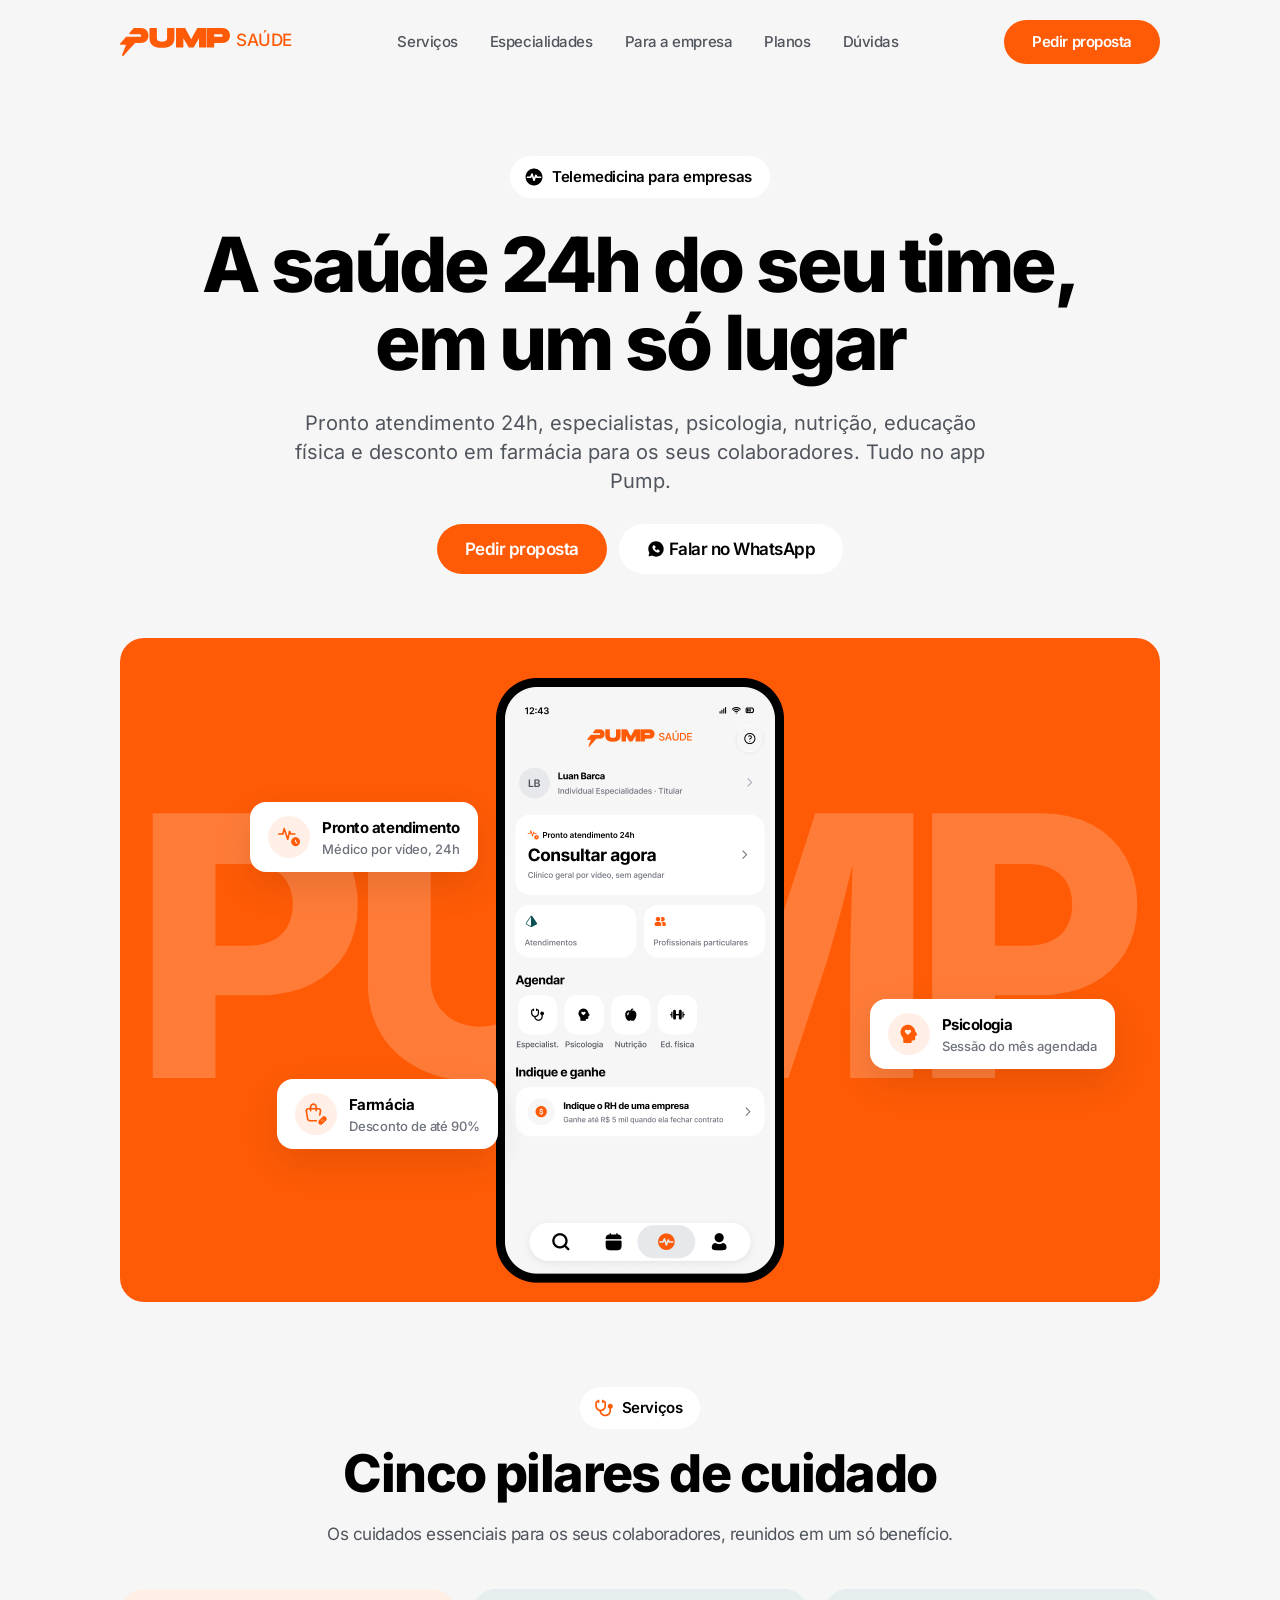
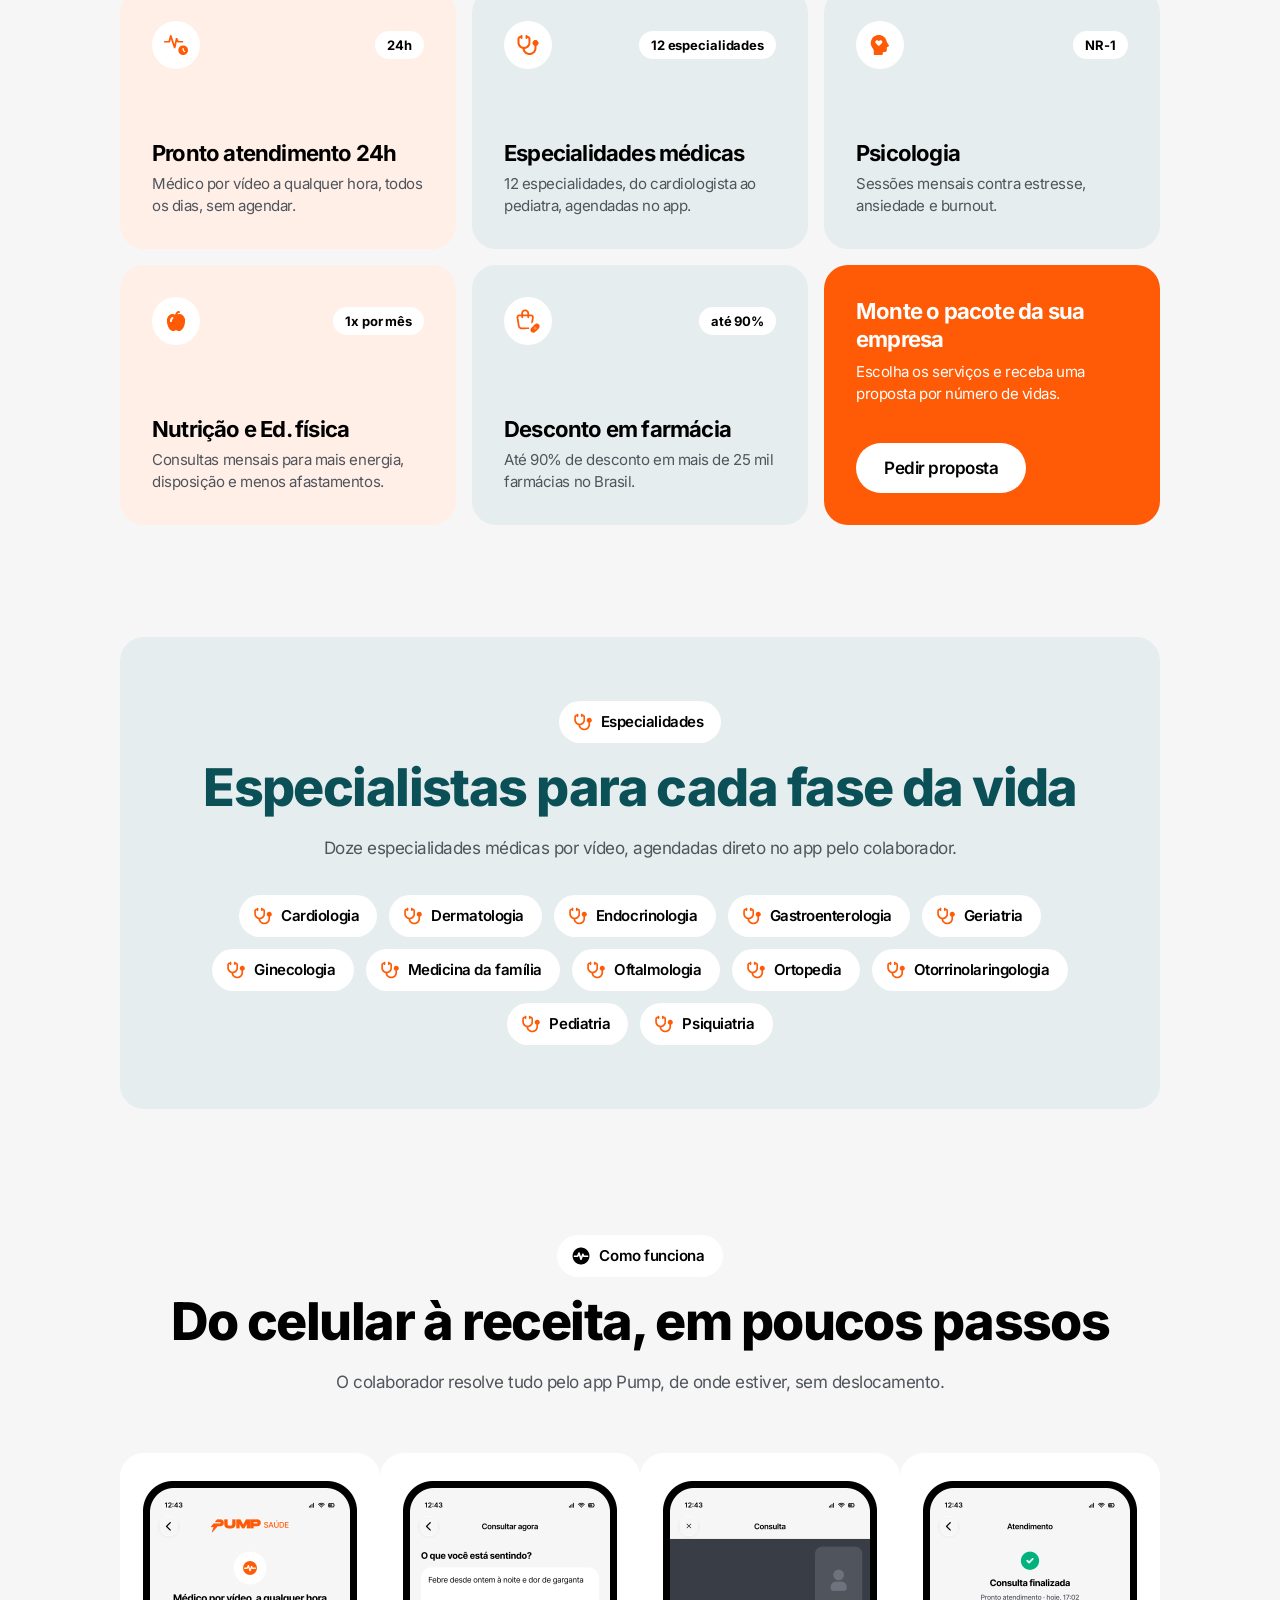
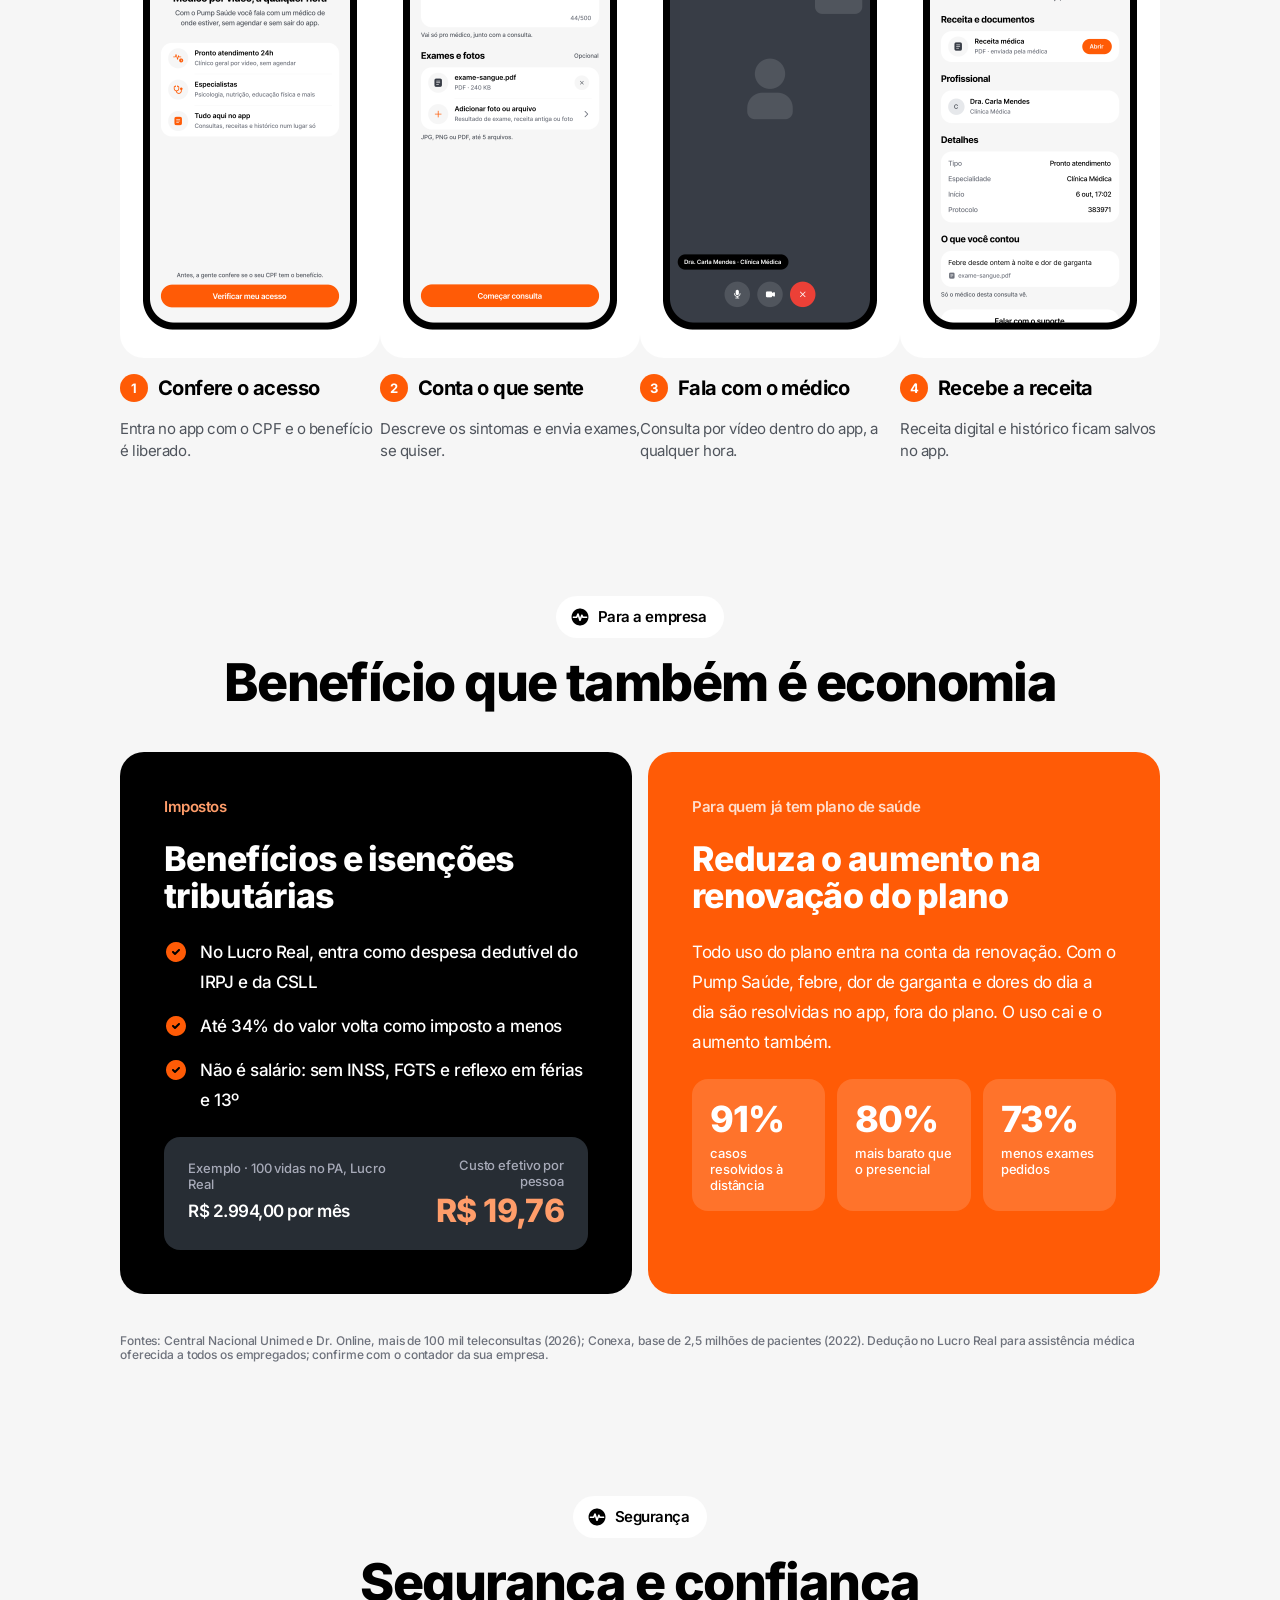
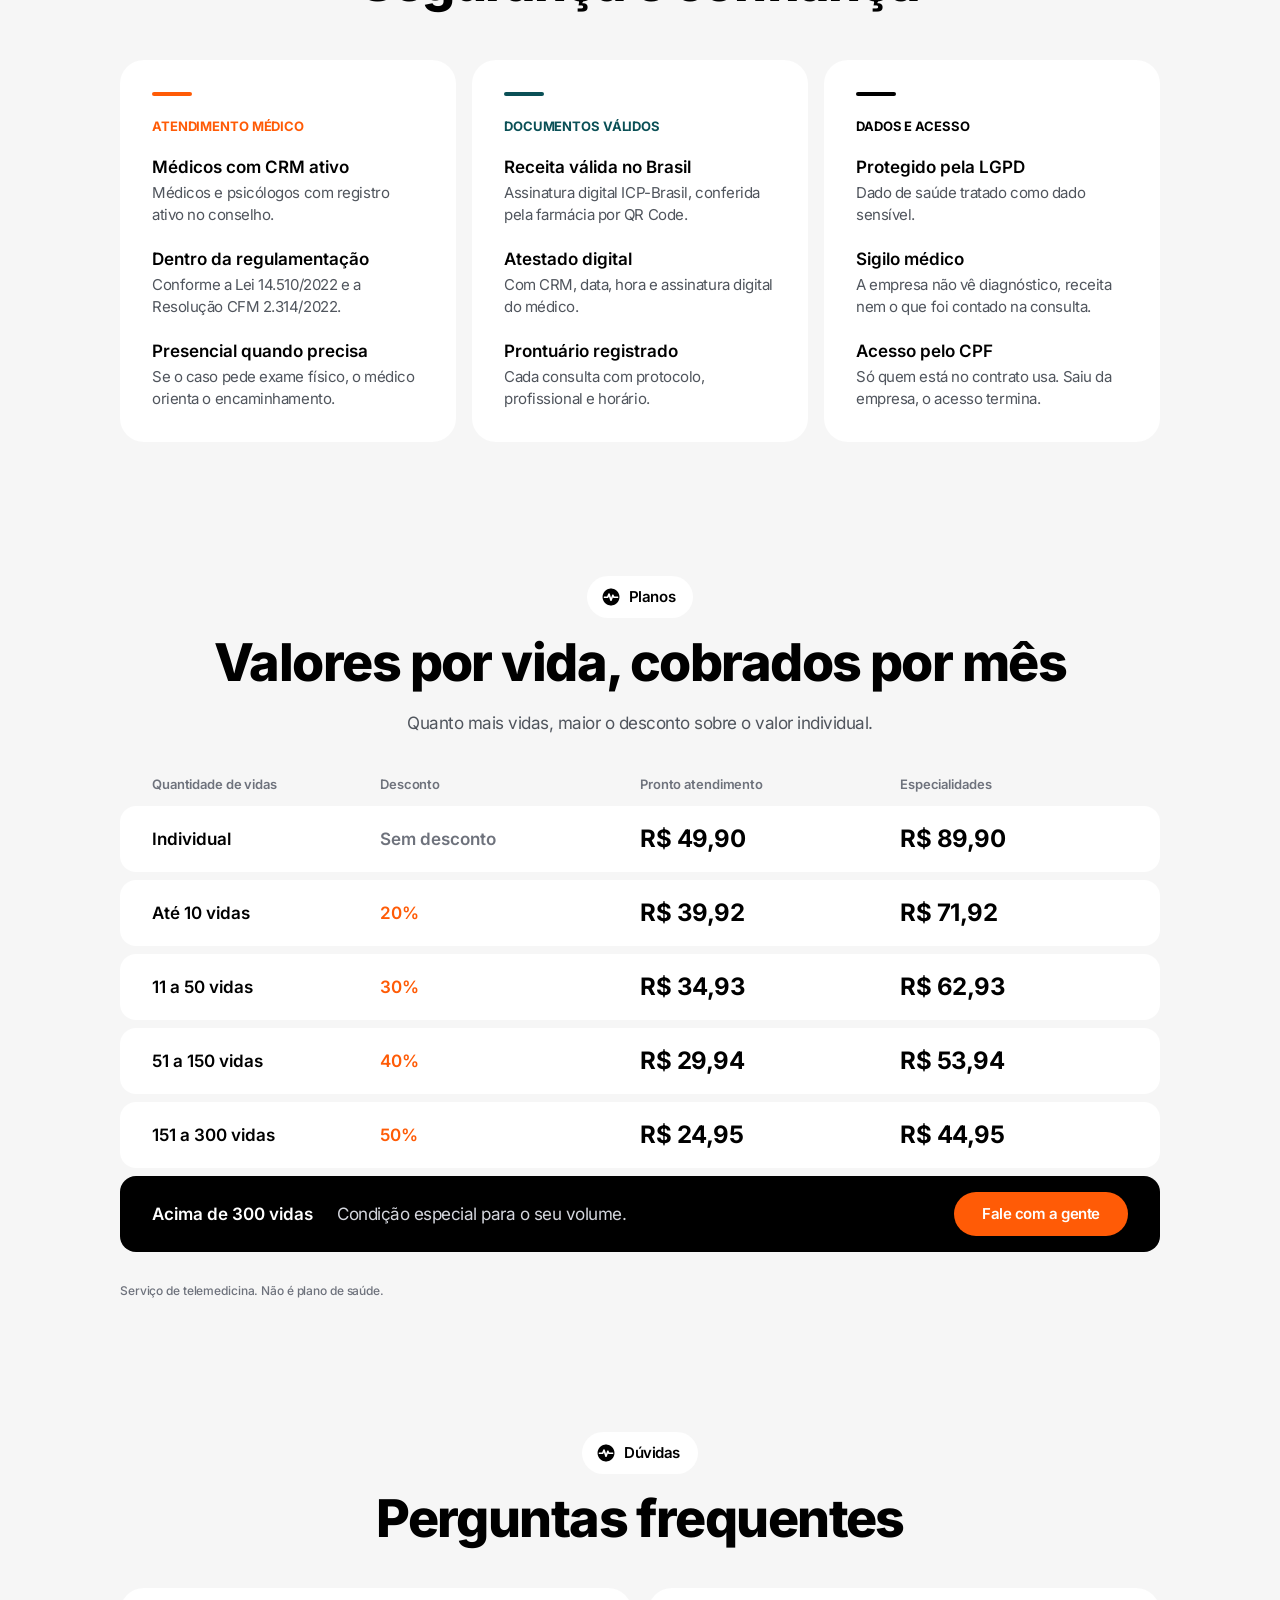
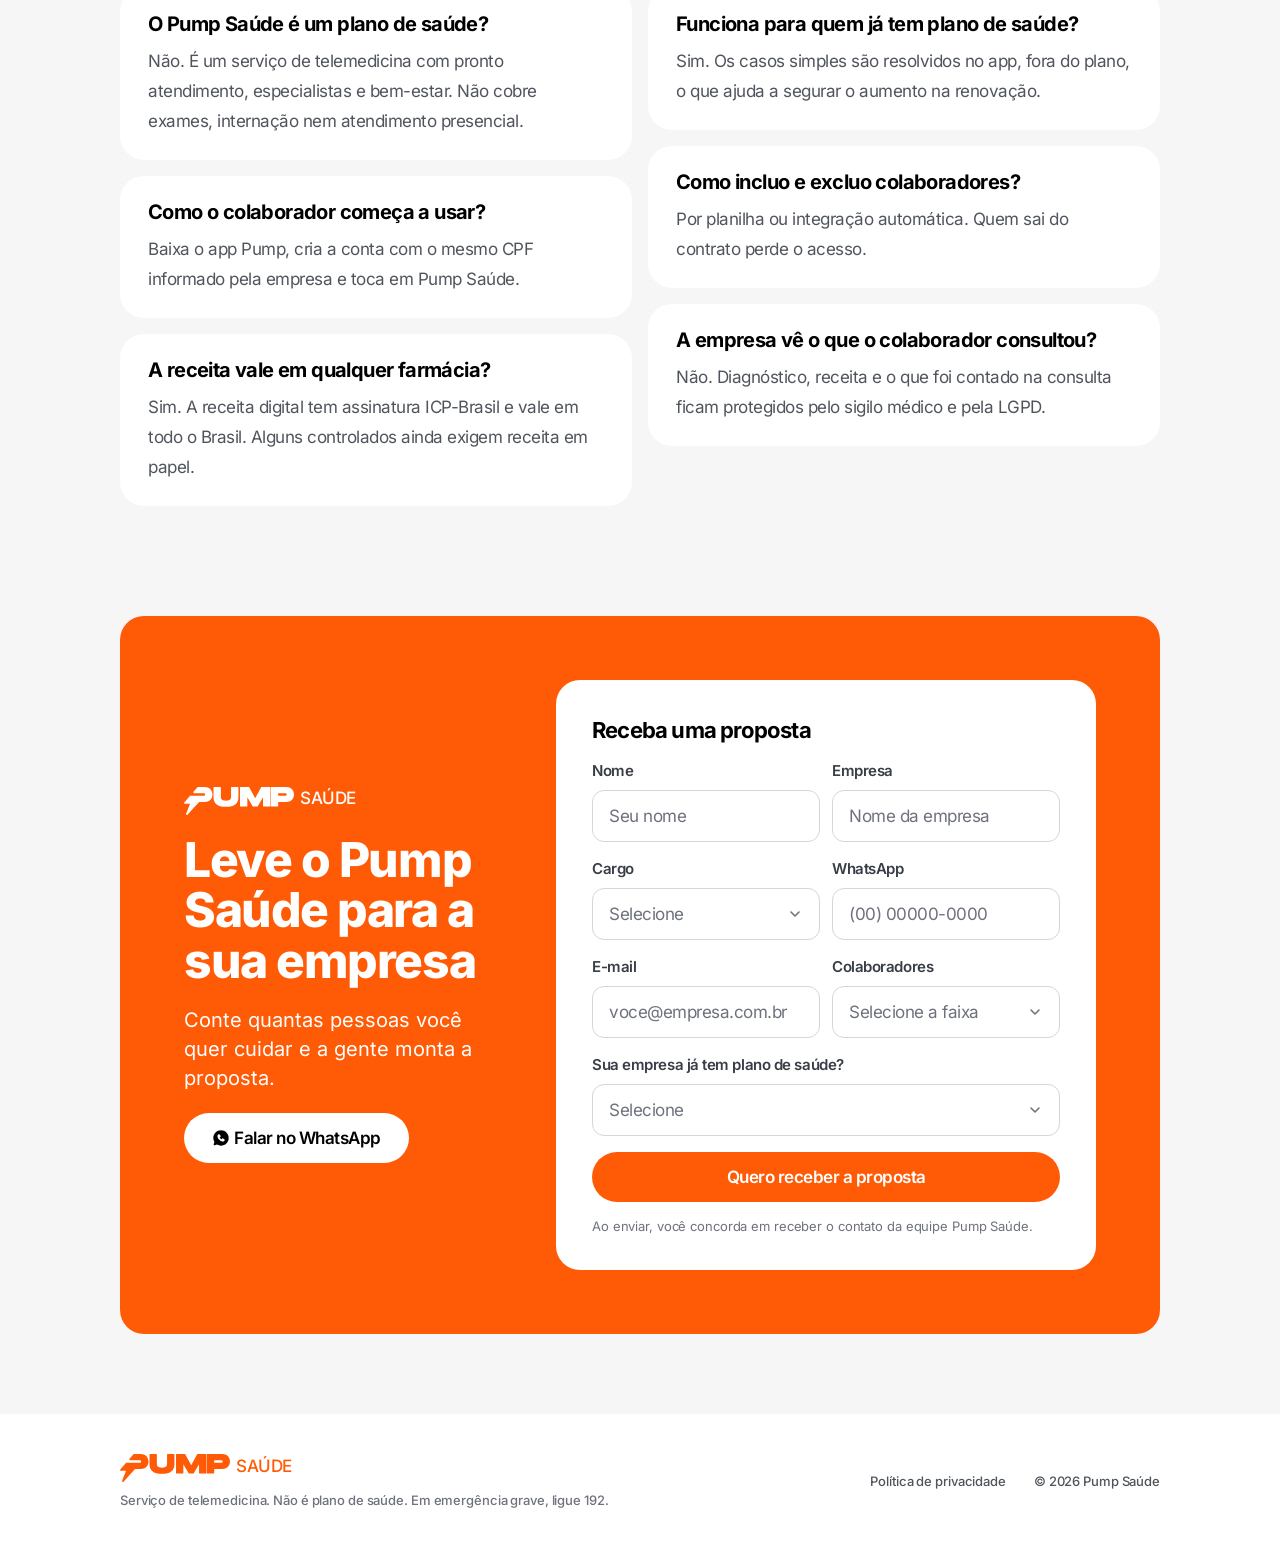
==== commit efb4285f: "Código publicado de pumpsaude.com.br Inclui netlify.toml (sem build) e marca o formulário proposta p" ====
--- a/index.html
+++ b/index.html
@@ -35,16 +35,16 @@
 
 <main>
   <section class="container hero">
+    <div class="hero__float" aria-hidden="true">
+      <span class="selo" style="left:94px;top:78px;transform:rotate(5deg)"><img src="/assets/icons/pronto-atendimento.svg" alt="">Pronto atendimento 24h</span>
+      <span class="selo" style="left:153px;top:185px;transform:rotate(-3deg)"><img src="/assets/icons/especialidades.svg" alt="">12 especialidades</span>
+      <span class="selo" style="left:100px;top:303px;transform:rotate(3deg)"><img src="/assets/icons/psicologia.svg" alt="">Psicologia</span>
+      <span class="selo" style="left:1116px;top:57px;transform:rotate(-4deg)"><img src="/assets/icons/nutricao.svg" alt="">Nutrição e Ed. física</span>
+      <span class="selo" style="left:1052px;top:192px;transform:rotate(4deg)"><img src="/assets/icons/farmacia.svg" alt="">Farmácia até 90%</span>
+      <span class="selo" style="left:1094px;top:294px;transform:rotate(-3deg)"><img src="/assets/icons/nav-health.svg" alt="">Receita digital no app</span>
+    </div>
     <span class="selo"><img src="/assets/icons/nav-health.svg" alt="">Telemedicina para empresas</span>
     <h1>A saúde 24h do seu time,<br class="br-desk"> em um só lugar</h1>
-    <ul class="hero__tags" aria-label="Destaques">
-      <li class="selo selo--l" style="--y:78px;--dx:12px;--r:5deg"><img src="/assets/icons/pronto-atendimento.svg" alt="">Pronto atendimento 24h</li>
-      <li class="selo selo--l" style="--y:185px;--dx:0px;--r:-3deg"><img src="/assets/icons/especialidades.svg" alt="">12 especialidades</li>
-      <li class="selo selo--l" style="--y:303px;--dx:16px;--r:3deg"><img src="/assets/icons/psicologia.svg" alt="">Psicologia</li>
-      <li class="selo selo--r" style="--y:57px;--dx:12px;--r:-4deg"><img src="/assets/icons/nutricao.svg" alt="">Nutrição e Ed. física</li>
-      <li class="selo selo--r" style="--y:192px;--dx:0px;--r:4deg"><img src="/assets/icons/farmacia.svg" alt="">Farmácia até 90%</li>
-      <li class="selo selo--r" style="--y:294px;--dx:10px;--r:-3deg"><img src="/assets/icons/nav-health.svg" alt="">Receita digital no app</li>
-    </ul>
     <p class="hero__sub">Pronto atendimento 24h, especialistas, psicologia, nutrição, educação física e desconto em farmácia para os seus colaboradores. Tudo no app Pump.</p>
     <div class="hero__ctas">
       <a href="#contato" class="btn btn--primary">Pedir proposta</a>
--- a/assets/styles.css
+++ b/assets/styles.css
@@ -99,18 +99,8 @@
 .hero h1 { font-size: 76px; line-height: 1.02; font-weight: 800; letter-spacing: -3.04px; }
 .hero__sub { font-size: 20px; line-height: 1.45; color: var(--n700); max-width: 720px; }
 .hero__ctas { display: flex; gap: 12px; flex-wrap: wrap; justify-content: center; }
-.hero__tags { list-style: none; margin: -8px 0 0; padding: 0; display: flex; flex-wrap: wrap; justify-content: center; gap: 8px; max-width: 720px; }
-.hero__tags .selo { font-size: 14px; line-height: 20px; padding: 6px 14px 6px 10px; gap: 6px; }
-.hero__tags .selo img { width: 18px; height: 18px; }
-/* Telas largas: selos flutuam nas laterais, sempre fora da largura do título */
-@media (min-width: 1440px) {
-  .hero { --side: 460px; }
-  .hero__tags { position: absolute; inset: 0; margin: 0; max-width: none; display: block; pointer-events: none; }
-  .hero__tags .selo { position: absolute; top: var(--y); transform: rotate(var(--r)); font-size: 15px; line-height: 22px; padding: 10px 18px 10px 14px; gap: 8px; filter: drop-shadow(0 14px 18px rgba(0,0,0,.1)); }
-  .hero__tags .selo img { width: 20px; height: 20px; }
-  .hero__tags .selo--l { right: calc(50% + var(--side) + var(--dx)); }
-  .hero__tags .selo--r { left: calc(50% + var(--side) + var(--dx)); }
-}
+.hero__float { position: absolute; inset: 0; pointer-events: none; }
+.hero__float .selo { position: absolute; filter: drop-shadow(0 14px 18px rgba(0,0,0,.1)); }
 
 /* App band */
 .band {
@@ -266,6 +256,10 @@
 .thanks h1 { font-size: 52px; line-height: 58px; font-weight: 800; letter-spacing: -1.56px; }
 
 /* ---------- Responsive ---------- */
+@media (max-width: 1360px) {
+  .hero__float { display: none; }
+}
+
 @media (max-width: 1199px) {
   :root { --gutter: 40px; }
   .nav__links { gap: 20px; }
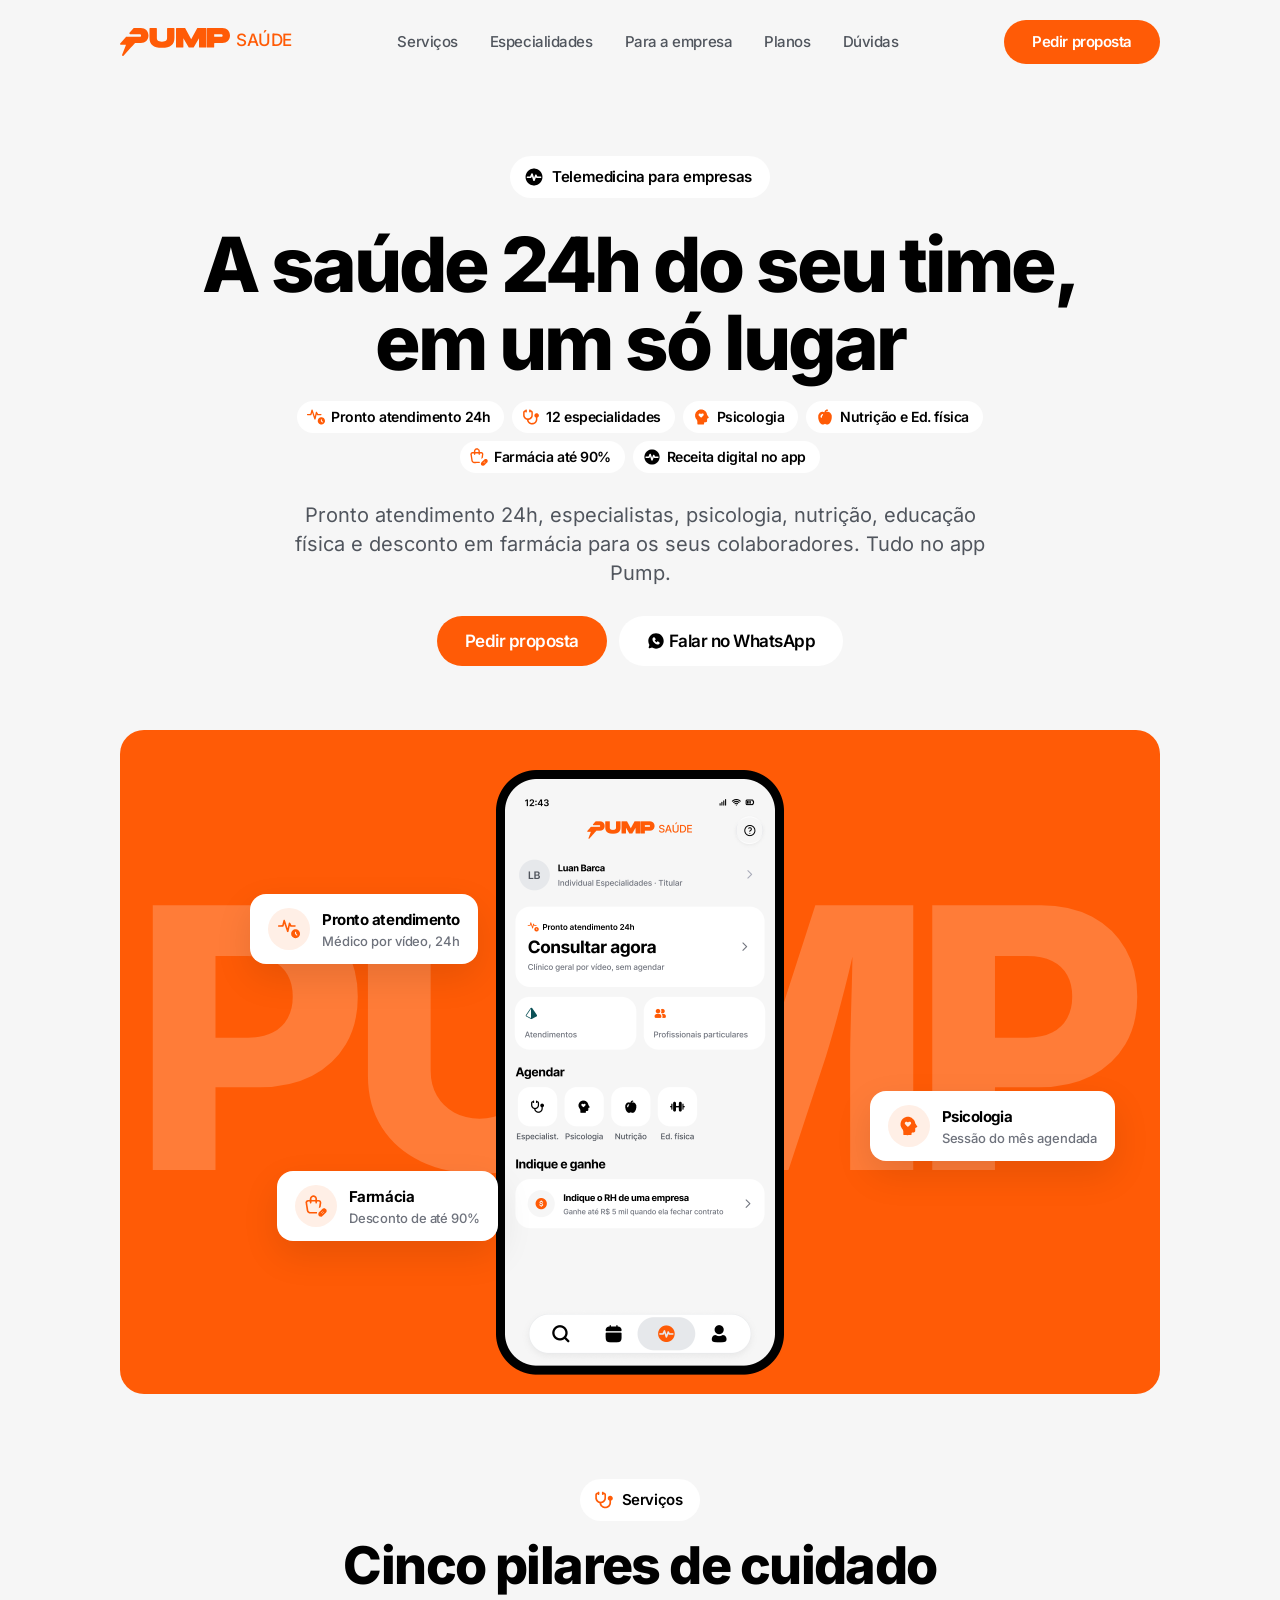
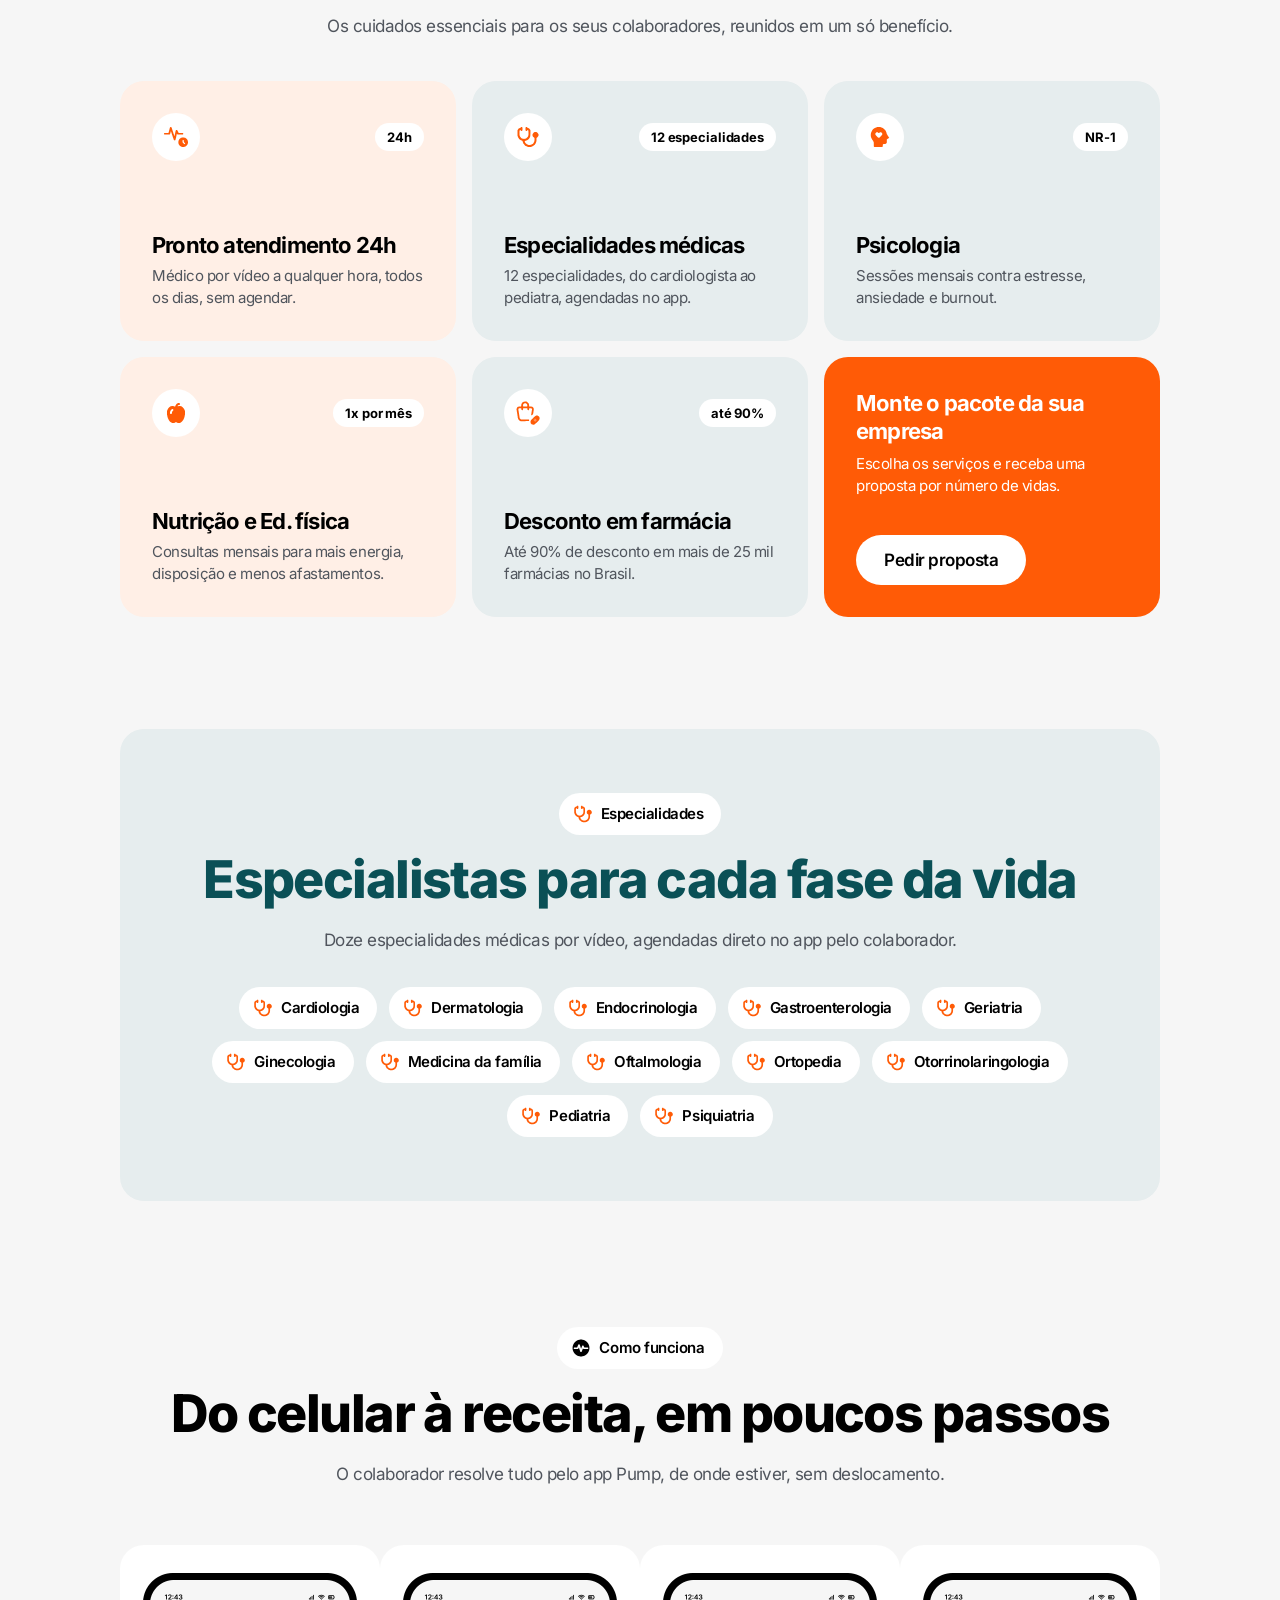
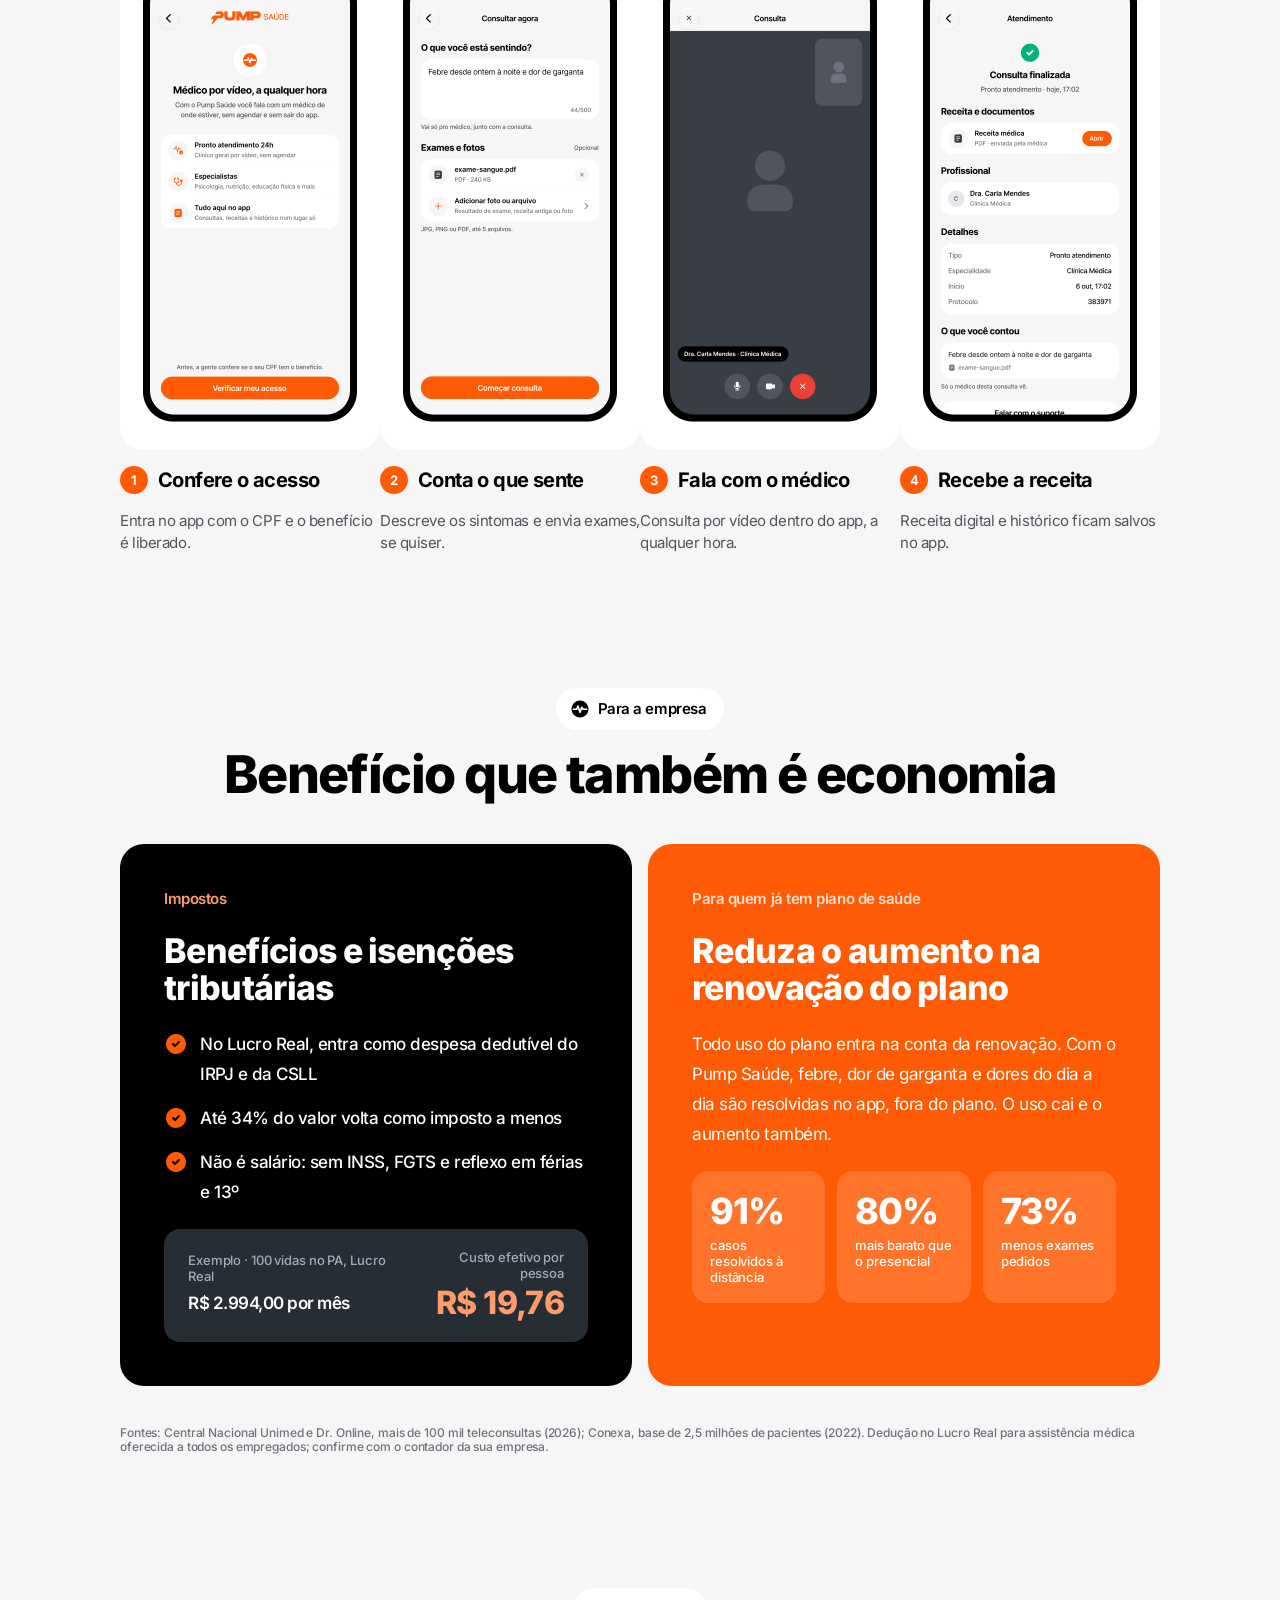
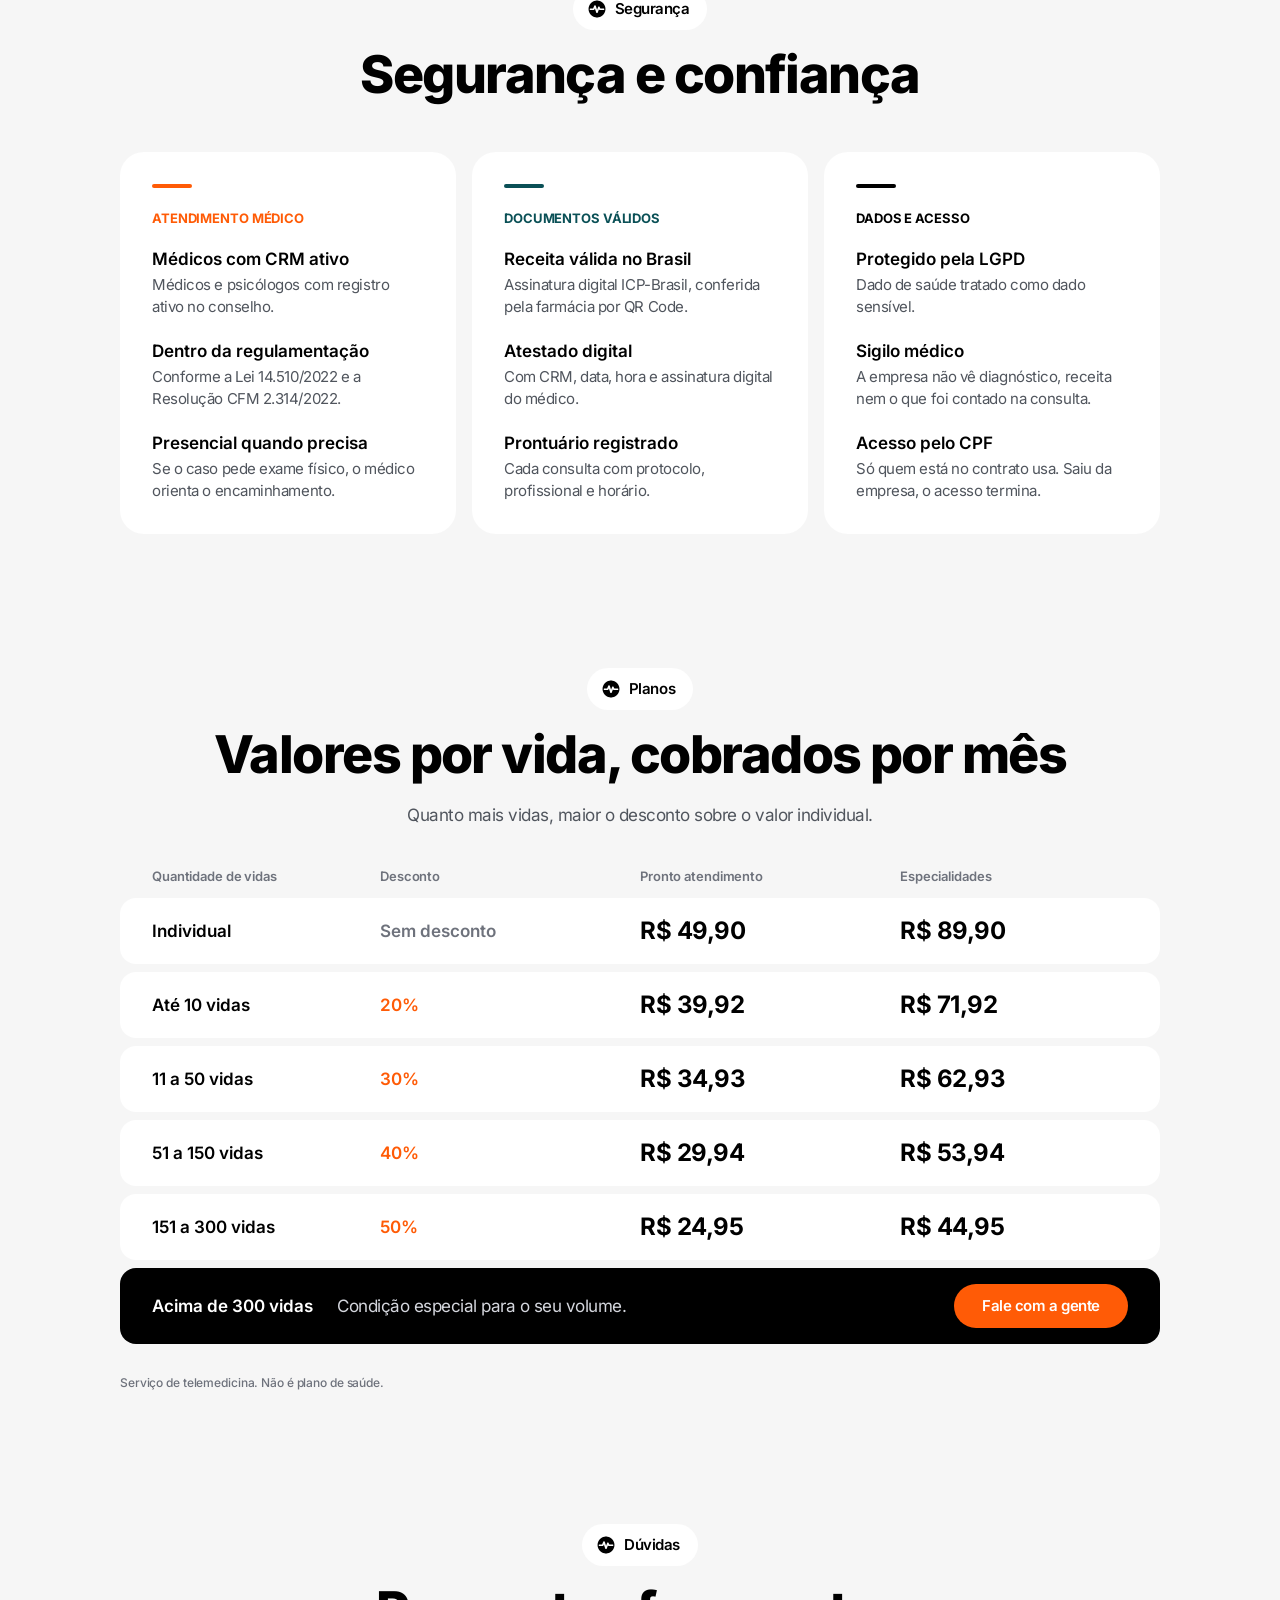
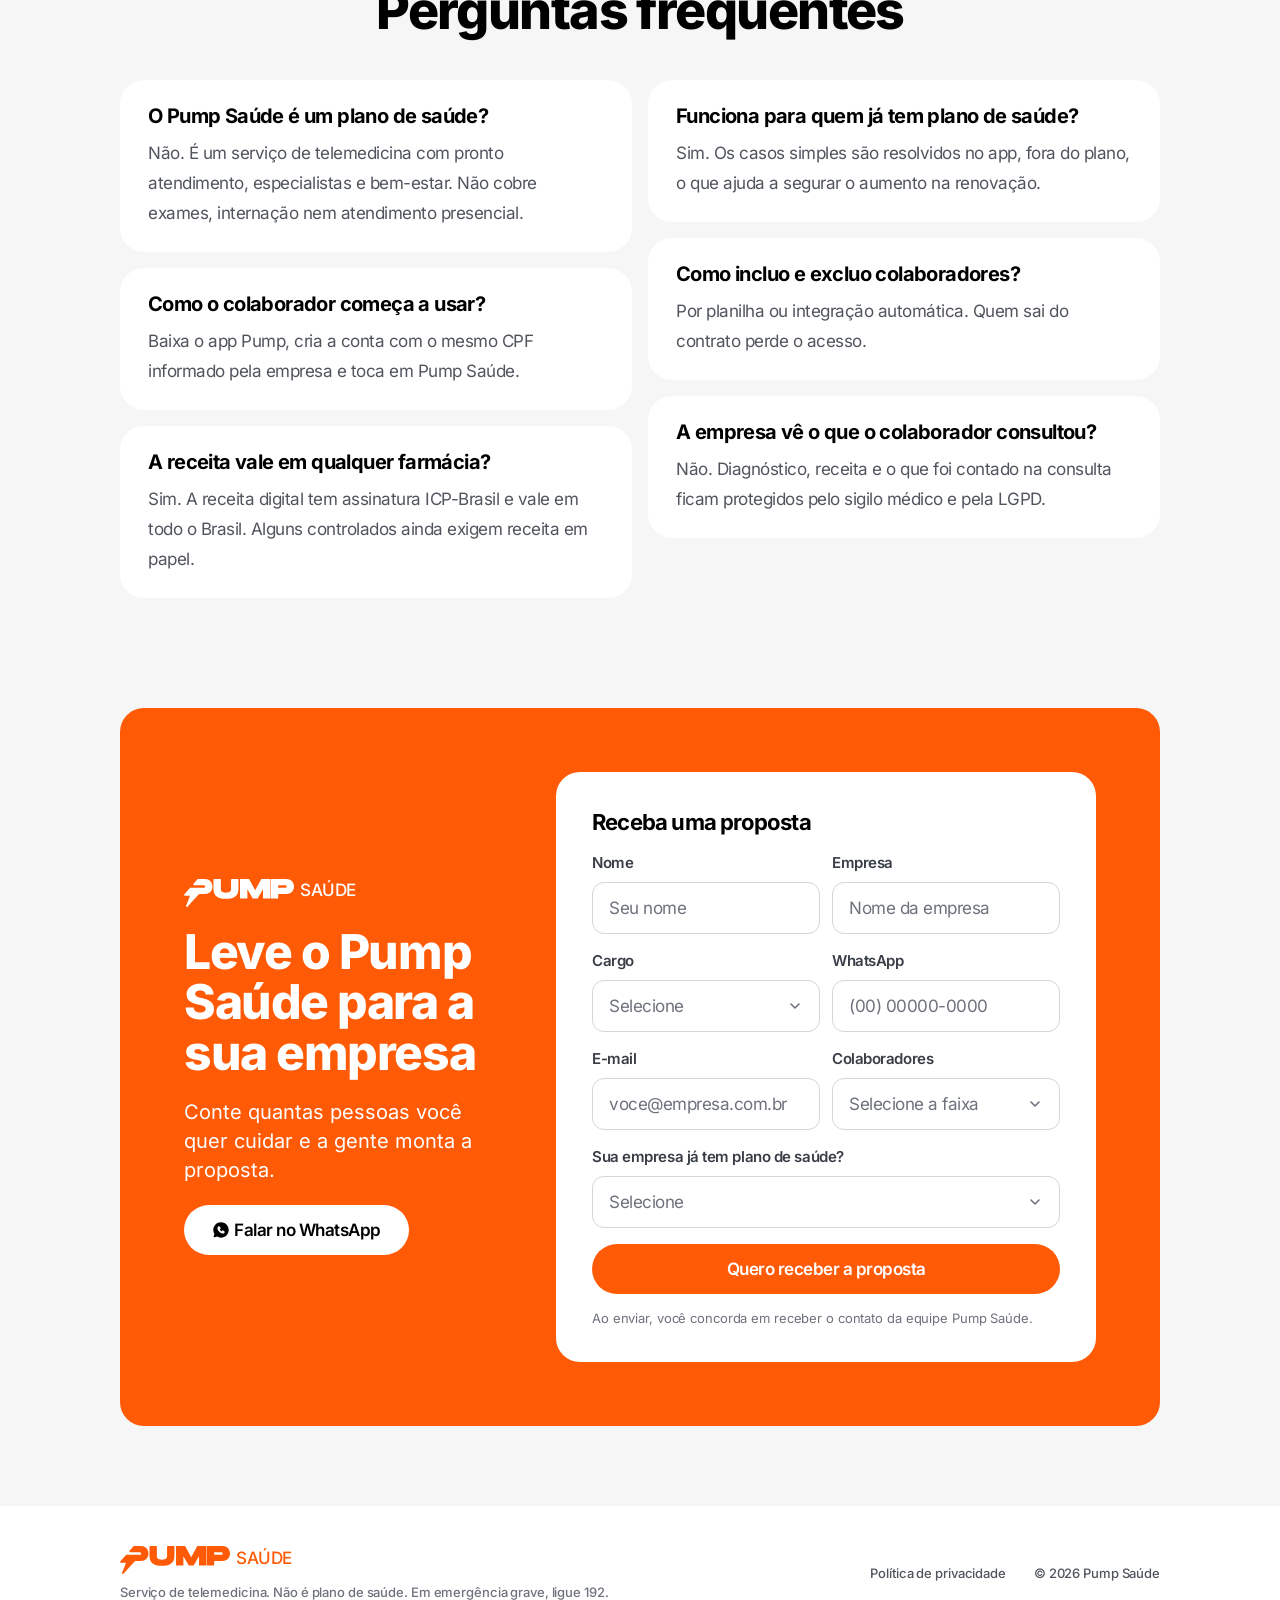
==== commit edabbbf9: "Selos do topo sem sobrepor o título (#1) - Telas a partir de 1440px: selos flutuam nas laterais, sem" ====
--- a/index.html
+++ b/index.html
@@ -35,16 +35,16 @@
 
 <main>
   <section class="container hero">
-    <div class="hero__float" aria-hidden="true">
-      <span class="selo" style="left:94px;top:78px;transform:rotate(5deg)"><img src="/assets/icons/pronto-atendimento.svg" alt="">Pronto atendimento 24h</span>
-      <span class="selo" style="left:153px;top:185px;transform:rotate(-3deg)"><img src="/assets/icons/especialidades.svg" alt="">12 especialidades</span>
-      <span class="selo" style="left:100px;top:303px;transform:rotate(3deg)"><img src="/assets/icons/psicologia.svg" alt="">Psicologia</span>
-      <span class="selo" style="left:1116px;top:57px;transform:rotate(-4deg)"><img src="/assets/icons/nutricao.svg" alt="">Nutrição e Ed. física</span>
-      <span class="selo" style="left:1052px;top:192px;transform:rotate(4deg)"><img src="/assets/icons/farmacia.svg" alt="">Farmácia até 90%</span>
-      <span class="selo" style="left:1094px;top:294px;transform:rotate(-3deg)"><img src="/assets/icons/nav-health.svg" alt="">Receita digital no app</span>
-    </div>
     <span class="selo"><img src="/assets/icons/nav-health.svg" alt="">Telemedicina para empresas</span>
     <h1>A saúde 24h do seu time,<br class="br-desk"> em um só lugar</h1>
+    <ul class="hero__tags" aria-label="Destaques">
+      <li class="selo selo--l" style="--y:78px;--dx:12px;--r:5deg"><img src="/assets/icons/pronto-atendimento.svg" alt="">Pronto atendimento 24h</li>
+      <li class="selo selo--l" style="--y:185px;--dx:0px;--r:-3deg"><img src="/assets/icons/especialidades.svg" alt="">12 especialidades</li>
+      <li class="selo selo--l" style="--y:303px;--dx:16px;--r:3deg"><img src="/assets/icons/psicologia.svg" alt="">Psicologia</li>
+      <li class="selo selo--r" style="--y:57px;--dx:12px;--r:-4deg"><img src="/assets/icons/nutricao.svg" alt="">Nutrição e Ed. física</li>
+      <li class="selo selo--r" style="--y:192px;--dx:0px;--r:4deg"><img src="/assets/icons/farmacia.svg" alt="">Farmácia até 90%</li>
+      <li class="selo selo--r" style="--y:294px;--dx:10px;--r:-3deg"><img src="/assets/icons/nav-health.svg" alt="">Receita digital no app</li>
+    </ul>
     <p class="hero__sub">Pronto atendimento 24h, especialistas, psicologia, nutrição, educação física e desconto em farmácia para os seus colaboradores. Tudo no app Pump.</p>
     <div class="hero__ctas">
       <a href="#contato" class="btn btn--primary">Pedir proposta</a>
--- a/assets/styles.css
+++ b/assets/styles.css
@@ -99,8 +99,18 @@
 .hero h1 { font-size: 76px; line-height: 1.02; font-weight: 800; letter-spacing: -3.04px; }
 .hero__sub { font-size: 20px; line-height: 1.45; color: var(--n700); max-width: 720px; }
 .hero__ctas { display: flex; gap: 12px; flex-wrap: wrap; justify-content: center; }
-.hero__float { position: absolute; inset: 0; pointer-events: none; }
-.hero__float .selo { position: absolute; filter: drop-shadow(0 14px 18px rgba(0,0,0,.1)); }
+.hero__tags { list-style: none; margin: -8px 0 0; padding: 0; display: flex; flex-wrap: wrap; justify-content: center; gap: 8px; max-width: 720px; }
+.hero__tags .selo { font-size: 14px; line-height: 20px; padding: 6px 14px 6px 10px; gap: 6px; }
+.hero__tags .selo img { width: 18px; height: 18px; }
+/* Telas largas: selos flutuam nas laterais, sempre fora da largura do título */
+@media (min-width: 1440px) {
+  .hero { --side: 460px; }
+  .hero__tags { position: absolute; inset: 0; margin: 0; max-width: none; display: block; pointer-events: none; }
+  .hero__tags .selo { position: absolute; top: var(--y); transform: rotate(var(--r)); font-size: 15px; line-height: 22px; padding: 10px 18px 10px 14px; gap: 8px; filter: drop-shadow(0 14px 18px rgba(0,0,0,.1)); }
+  .hero__tags .selo img { width: 20px; height: 20px; }
+  .hero__tags .selo--l { right: calc(50% + var(--side) + var(--dx)); }
+  .hero__tags .selo--r { left: calc(50% + var(--side) + var(--dx)); }
+}
 
 /* App band */
 .band {
@@ -256,10 +266,6 @@
 .thanks h1 { font-size: 52px; line-height: 58px; font-weight: 800; letter-spacing: -1.56px; }
 
 /* ---------- Responsive ---------- */
-@media (max-width: 1360px) {
-  .hero__float { display: none; }
-}
-
 @media (max-width: 1199px) {
   :root { --gutter: 40px; }
   .nav__links { gap: 20px; }
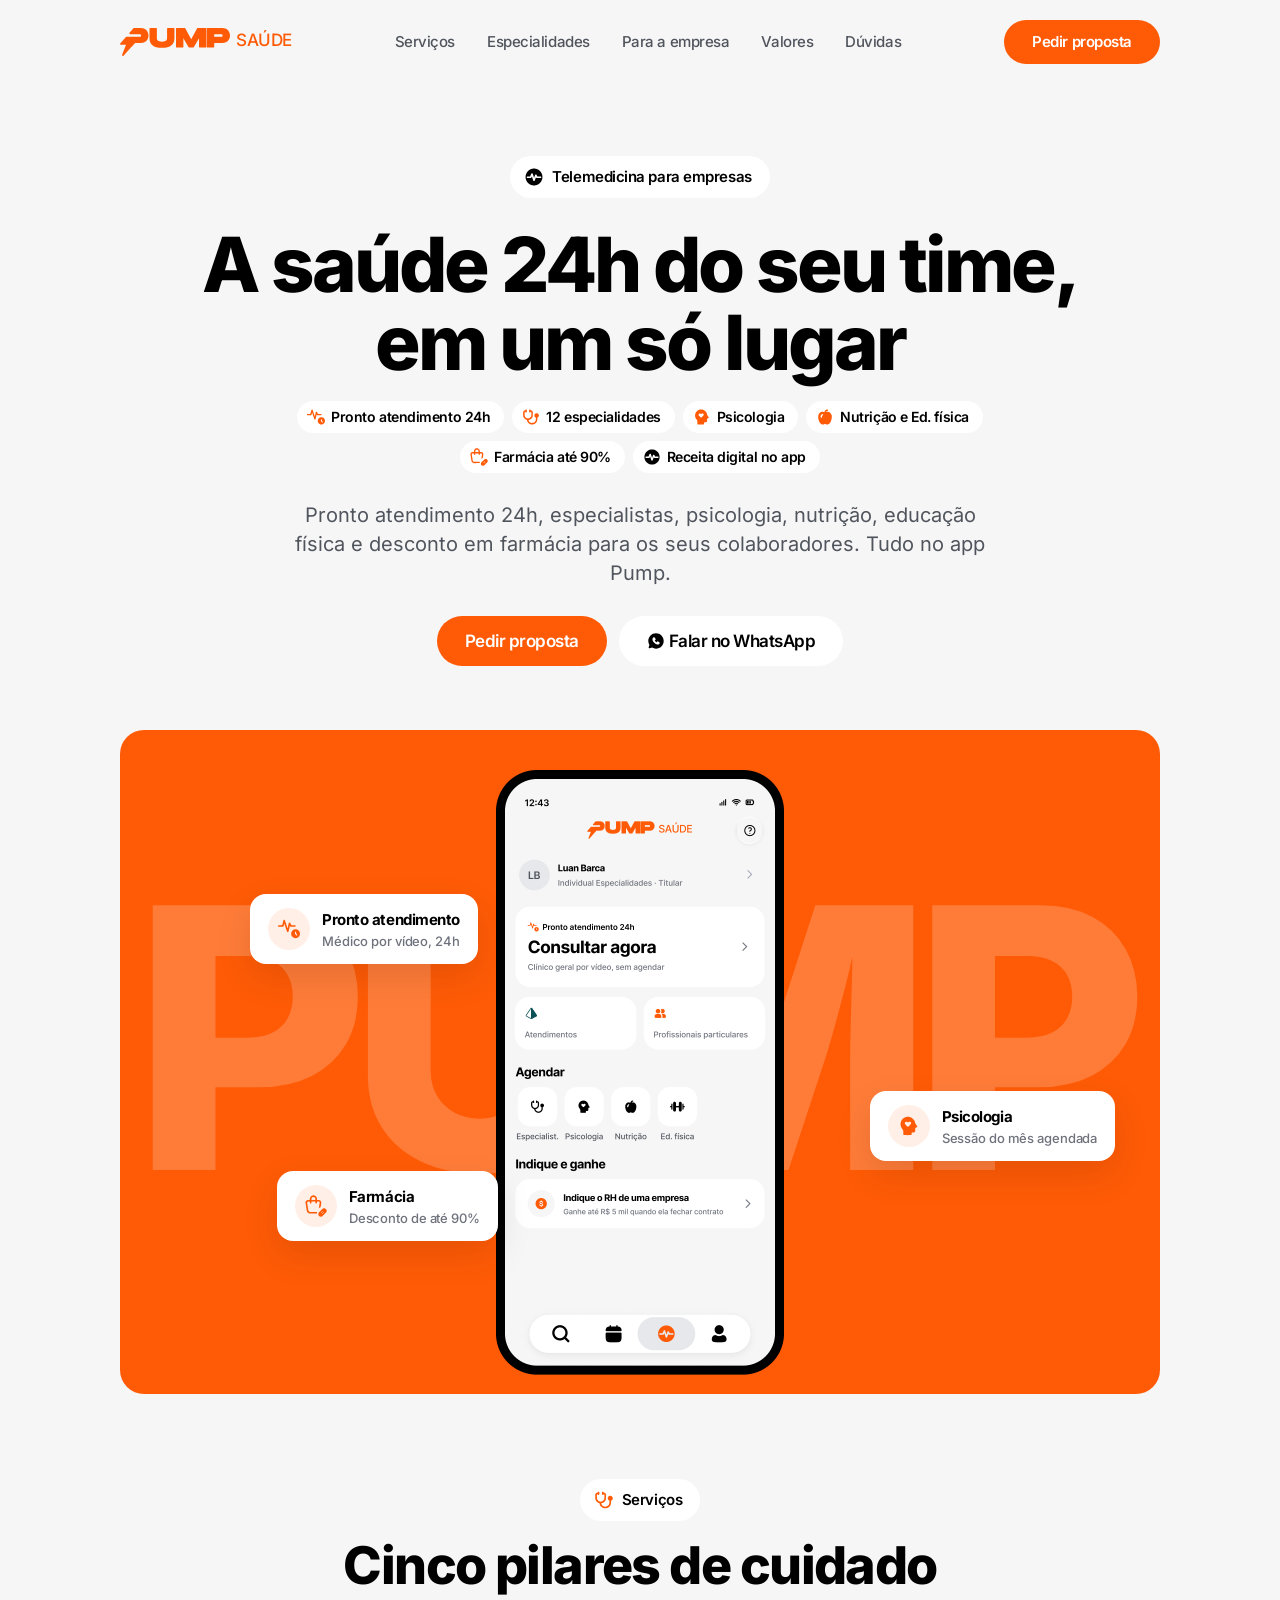
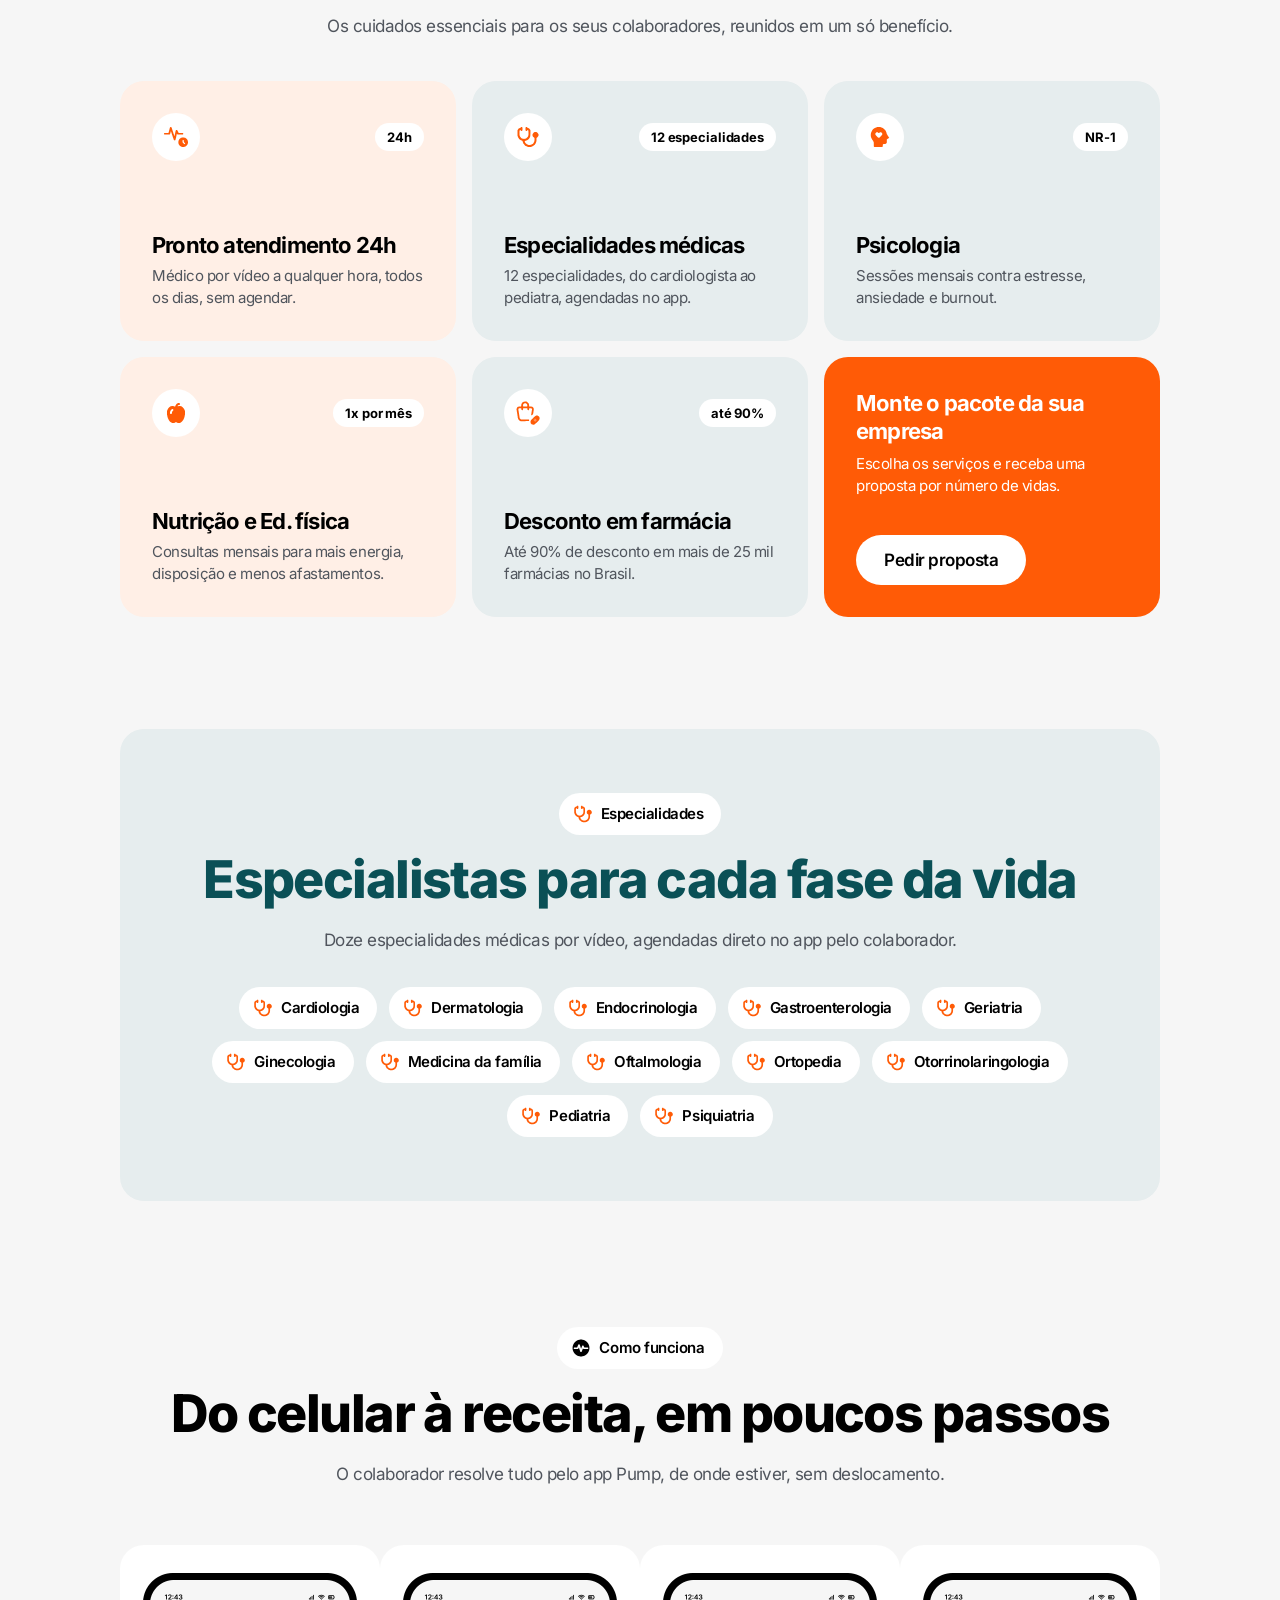
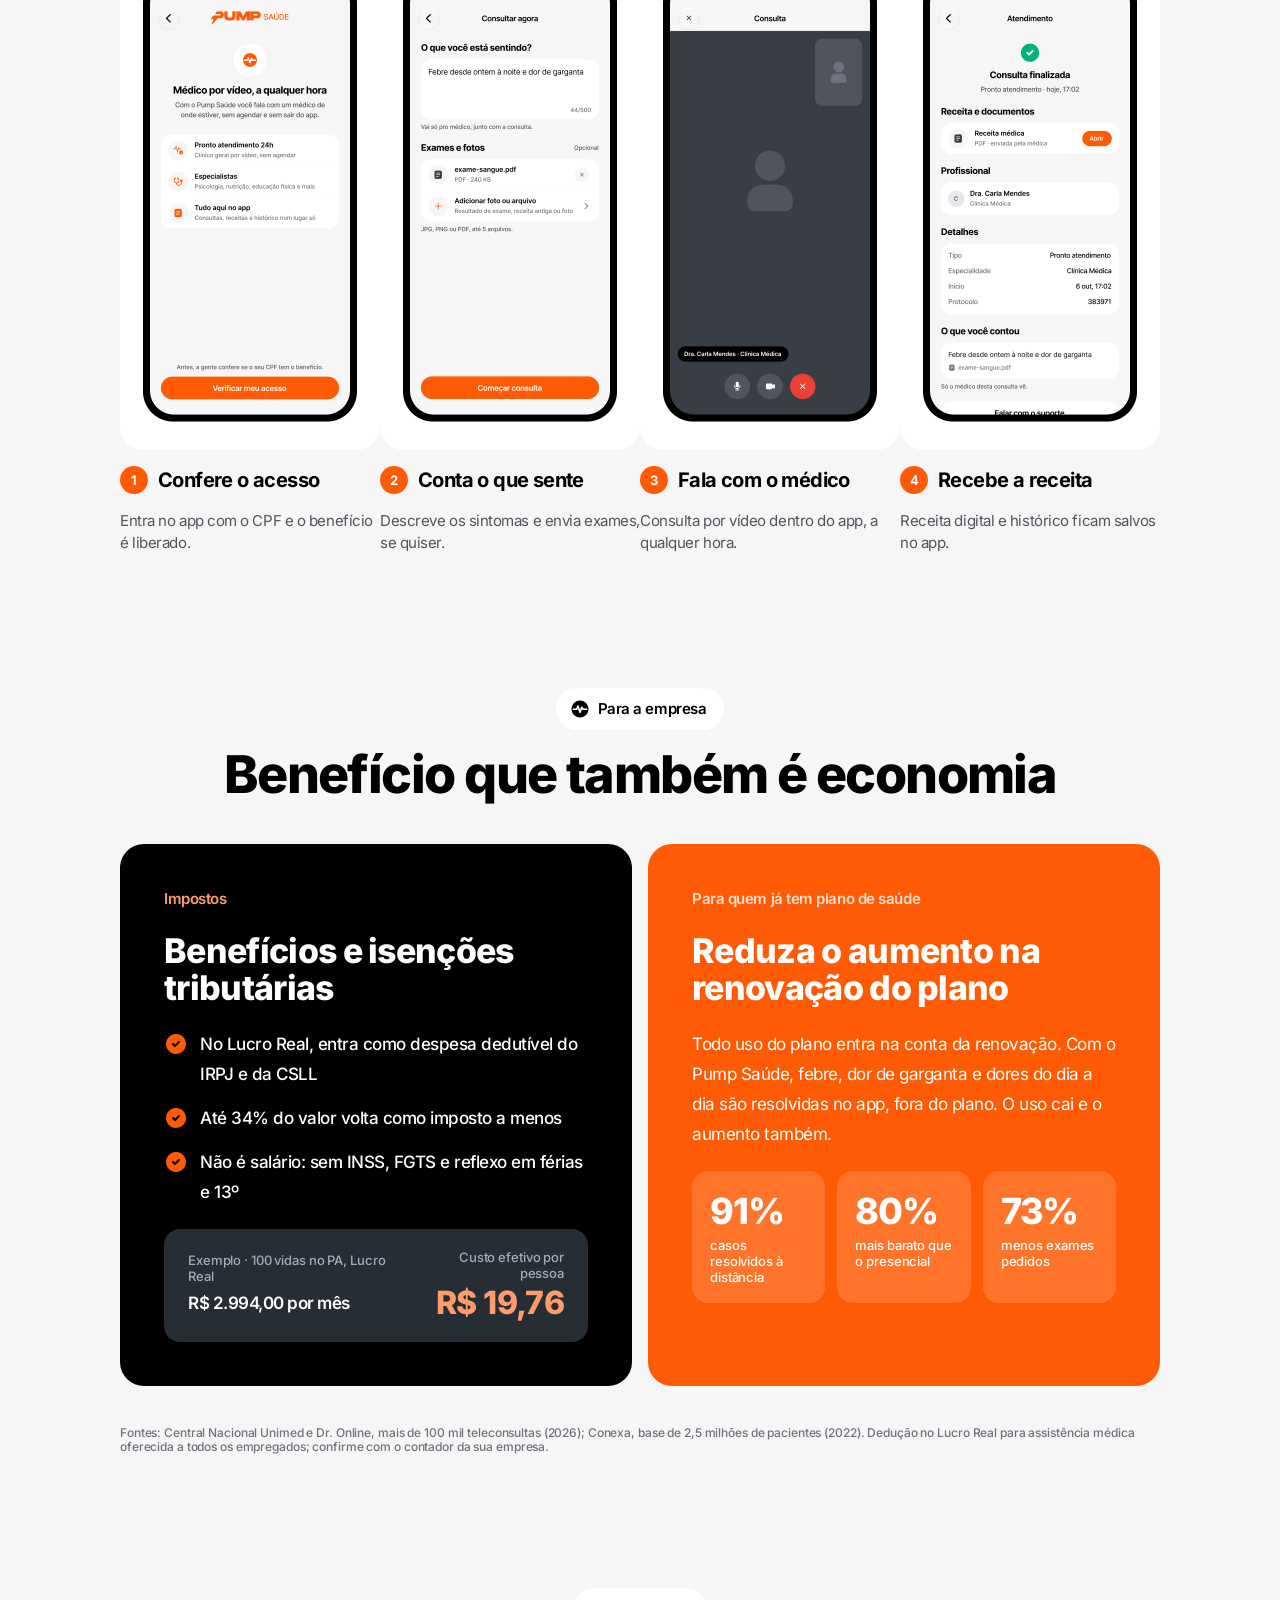
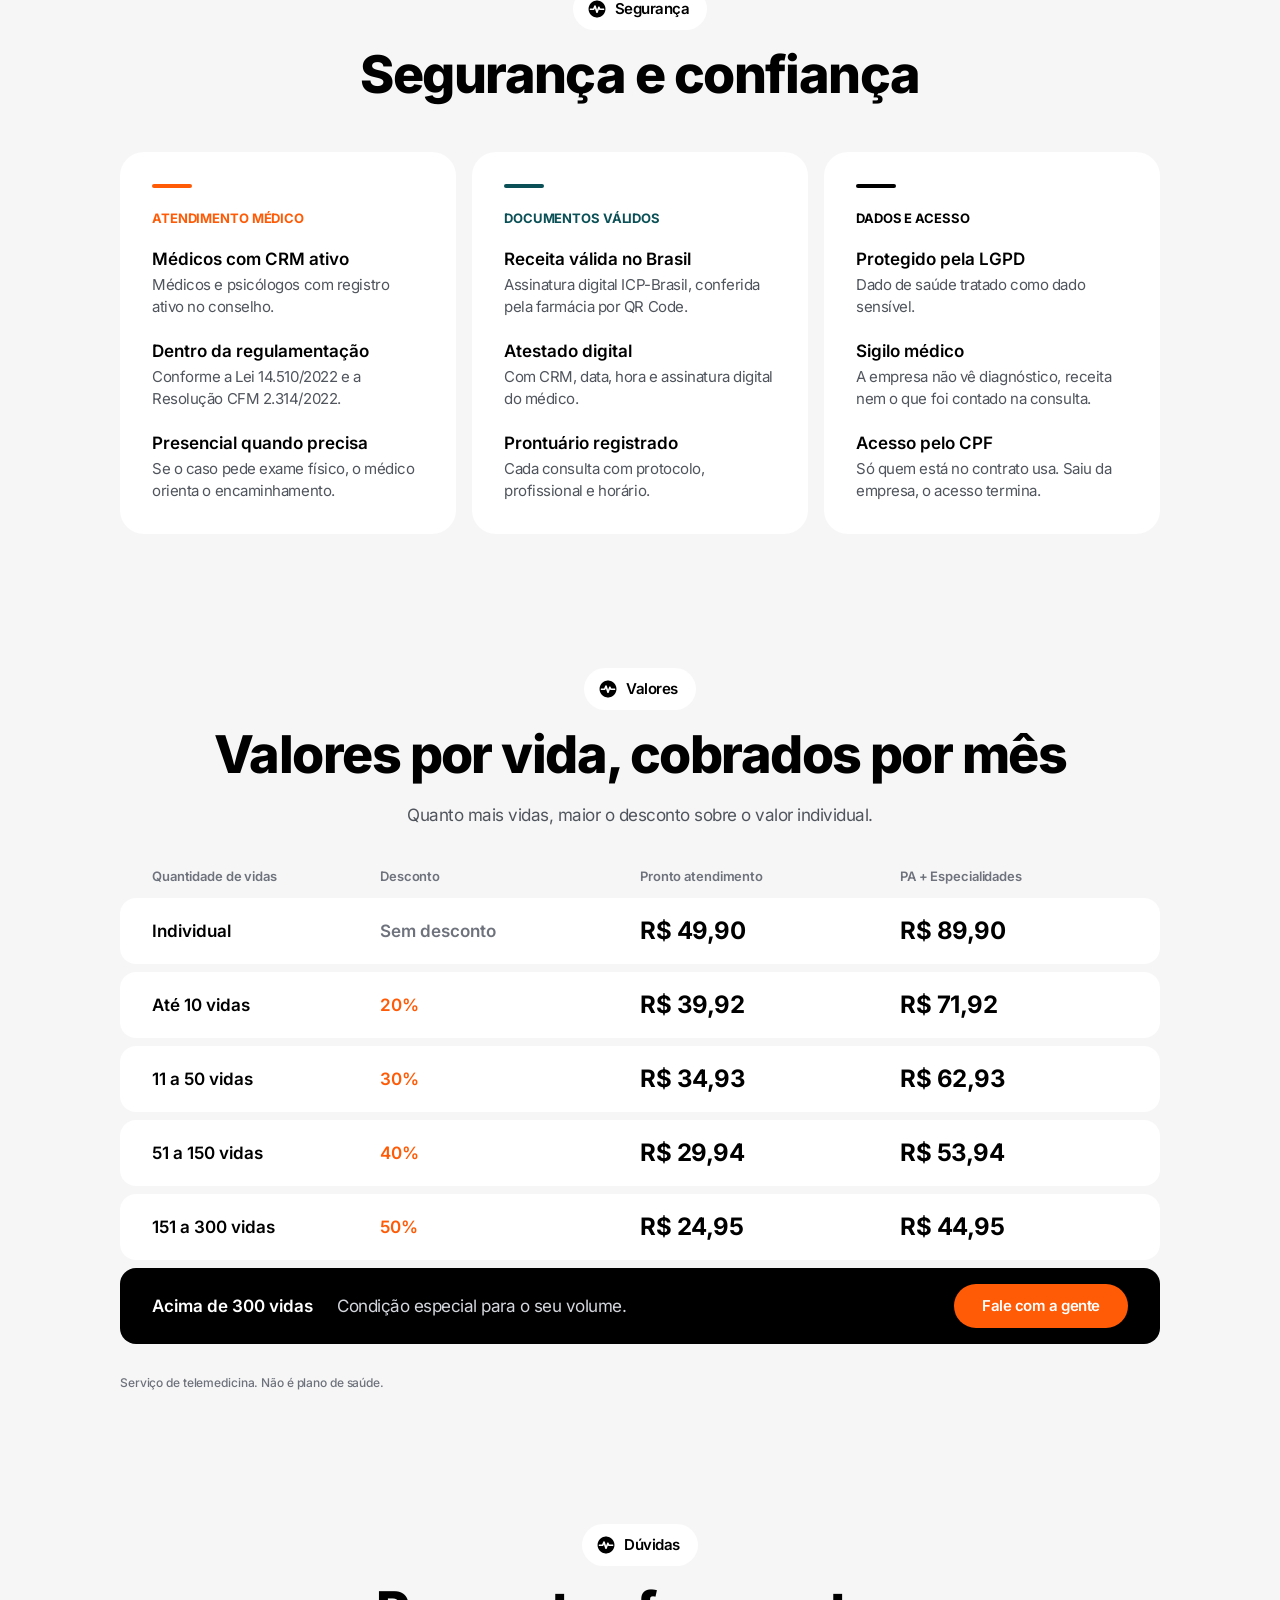
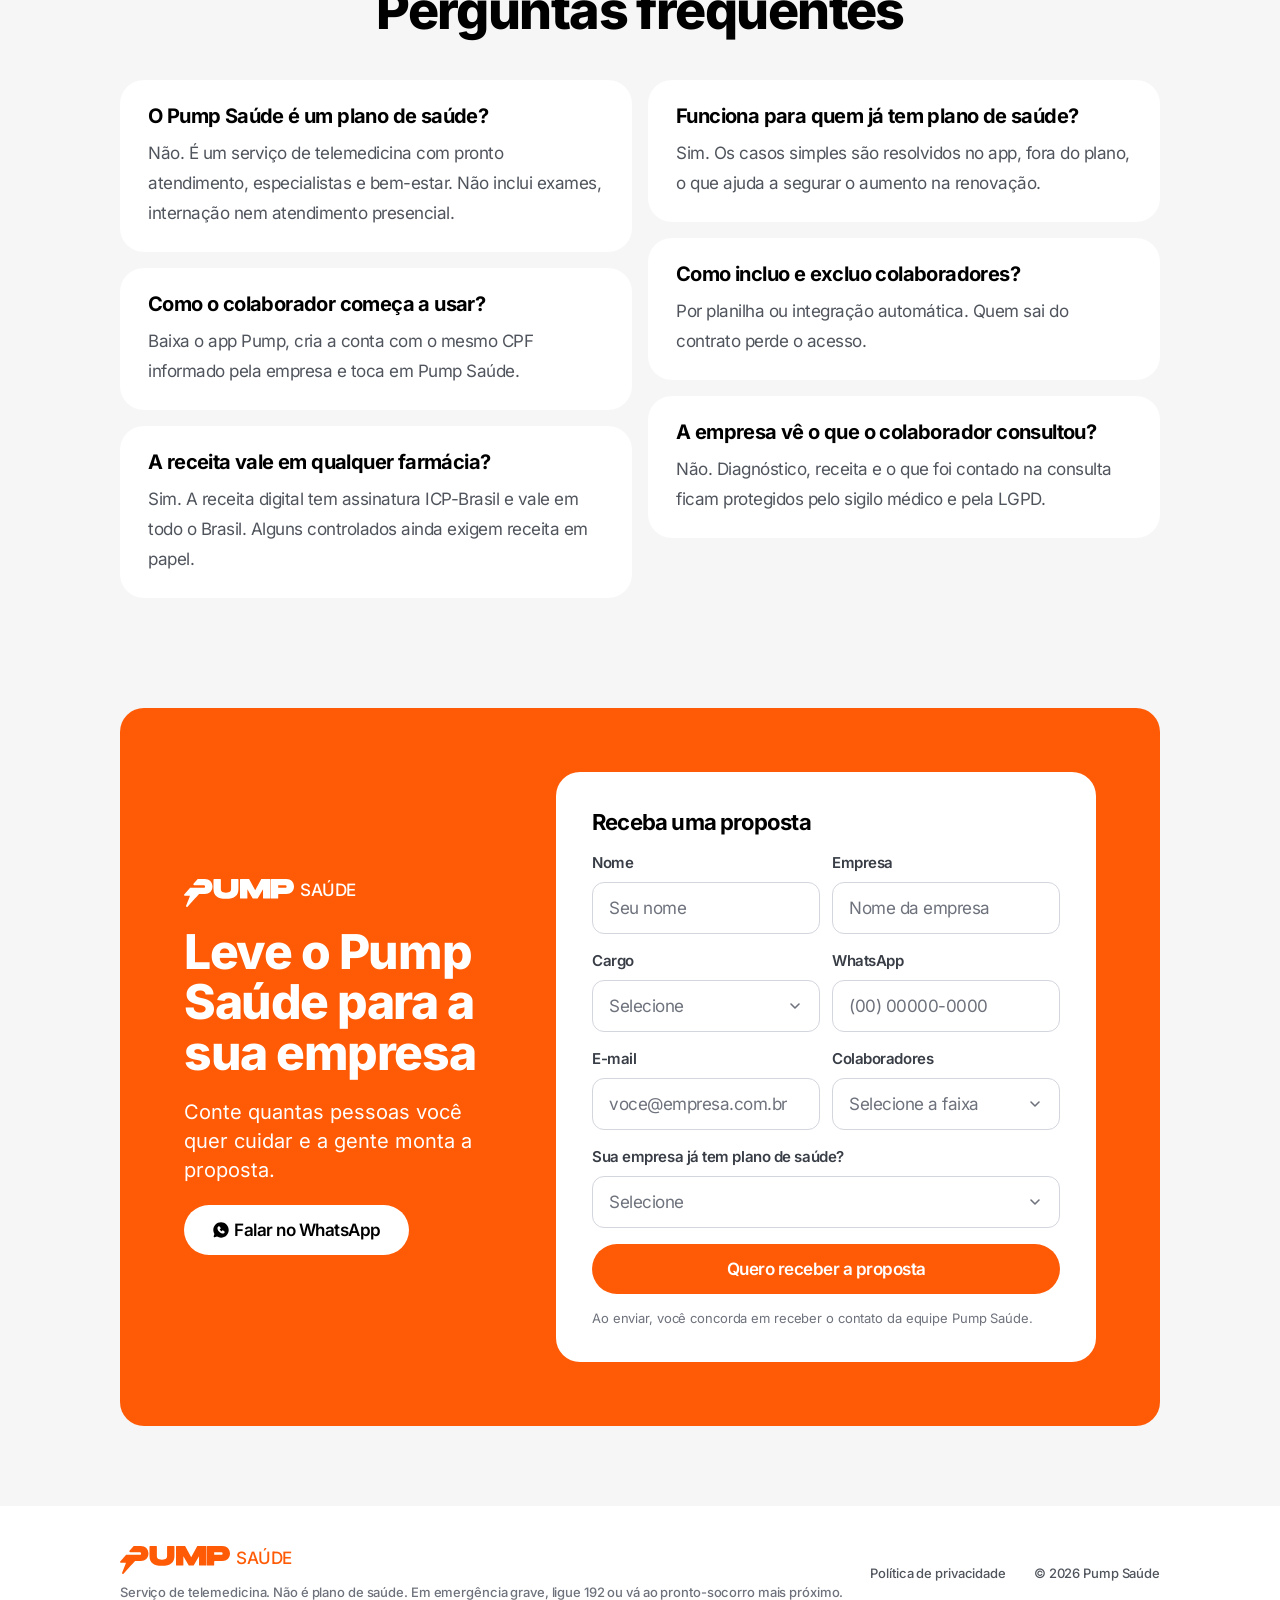
==== commit 97b48aea: "Vocabulário do site: Valores no lugar de Planos e rodapé completo - Menu e selo da seção de preços: " ====
--- a/index.html
+++ b/index.html
@@ -27,7 +27,7 @@
     <a href="#servicos">Serviços</a>
     <a href="#especialidades">Especialidades</a>
     <a href="#empresa">Para a empresa</a>
-    <a href="#planos">Planos</a>
+    <a href="#valores">Valores</a>
     <a href="#duvidas">Dúvidas</a>
   </nav>
   <a href="#contato" class="btn btn--primary btn--md">Pedir proposta</a>
@@ -222,23 +222,23 @@
     </div>
   </section>
 
-  <section id="planos" class="container planos">
-    <div class="sec-head">
-      <span class="selo"><img src="/assets/icons/nav-health.svg" alt="">Planos</span>
+  <section id="valores" class="container valores">
+    <div class="sec-head">
+      <span class="selo"><img src="/assets/icons/nav-health.svg" alt="">Valores</span>
       <h2 class="sec-title">Valores por vida, cobrados por mês</h2>
       <p class="sec-sub">Quanto mais vidas, maior o desconto sobre o valor individual.</p>
     </div>
     <div class="plans-table-wrap">
       <table class="price-table">
         <thead>
-          <tr><th scope="col">Quantidade de vidas</th><th scope="col">Desconto</th><th scope="col">Pronto atendimento</th><th scope="col">Especialidades</th></tr>
+          <tr><th scope="col">Quantidade de vidas</th><th scope="col">Desconto</th><th scope="col">Pronto atendimento</th><th scope="col">PA + Especialidades</th></tr>
         </thead>
         <tbody>
-          <tr><td>Individual</td><td class="disc disc--none">Sem desconto</td><td class="price"><span class="lbl">Pronto atendimento</span>R$ 49,90</td><td class="price"><span class="lbl">Especialidades</span>R$ 89,90</td></tr>
-          <tr><td>Até 10 vidas</td><td class="disc">20%</td><td class="price"><span class="lbl">Pronto atendimento</span>R$ 39,92</td><td class="price"><span class="lbl">Especialidades</span>R$ 71,92</td></tr>
-          <tr><td>11 a 50 vidas</td><td class="disc">30%</td><td class="price"><span class="lbl">Pronto atendimento</span>R$ 34,93</td><td class="price"><span class="lbl">Especialidades</span>R$ 62,93</td></tr>
-          <tr><td>51 a 150 vidas</td><td class="disc">40%</td><td class="price"><span class="lbl">Pronto atendimento</span>R$ 29,94</td><td class="price"><span class="lbl">Especialidades</span>R$ 53,94</td></tr>
-          <tr><td>151 a 300 vidas</td><td class="disc">50%</td><td class="price"><span class="lbl">Pronto atendimento</span>R$ 24,95</td><td class="price"><span class="lbl">Especialidades</span>R$ 44,95</td></tr>
+          <tr><td>Individual</td><td class="disc disc--none">Sem desconto</td><td class="price"><span class="lbl">Pronto atendimento</span>R$ 49,90</td><td class="price"><span class="lbl">PA + Especialidades</span>R$ 89,90</td></tr>
+          <tr><td>Até 10 vidas</td><td class="disc">20%</td><td class="price"><span class="lbl">Pronto atendimento</span>R$ 39,92</td><td class="price"><span class="lbl">PA + Especialidades</span>R$ 71,92</td></tr>
+          <tr><td>11 a 50 vidas</td><td class="disc">30%</td><td class="price"><span class="lbl">Pronto atendimento</span>R$ 34,93</td><td class="price"><span class="lbl">PA + Especialidades</span>R$ 62,93</td></tr>
+          <tr><td>51 a 150 vidas</td><td class="disc">40%</td><td class="price"><span class="lbl">Pronto atendimento</span>R$ 29,94</td><td class="price"><span class="lbl">PA + Especialidades</span>R$ 53,94</td></tr>
+          <tr><td>151 a 300 vidas</td><td class="disc">50%</td><td class="price"><span class="lbl">Pronto atendimento</span>R$ 24,95</td><td class="price"><span class="lbl">PA + Especialidades</span>R$ 44,95</td></tr>
         </tbody>
       </table>
       <div class="plans-more">
@@ -256,7 +256,7 @@
     </div>
     <div class="faq">
       <div class="faq__col">
-        <div class="qa"><h3>O Pump Saúde é um plano de saúde?</h3><p>Não. É um serviço de telemedicina com pronto atendimento, especialistas e bem-estar. Não cobre exames, internação nem atendimento presencial.</p></div>
+        <div class="qa"><h3>O Pump Saúde é um plano de saúde?</h3><p>Não. É um serviço de telemedicina com pronto atendimento, especialistas e bem-estar. Não inclui exames, internação nem atendimento presencial.</p></div>
         <div class="qa"><h3>Como o colaborador começa a usar?</h3><p>Baixa o app Pump, cria a conta com o mesmo CPF informado pela empresa e toca em Pump Saúde.</p></div>
         <div class="qa"><h3>A receita vale em qualquer farmácia?</h3><p>Sim. A receita digital tem assinatura ICP-Brasil e vale em todo o Brasil. Alguns controlados ainda exigem receita em papel.</p></div>
       </div>
@@ -278,6 +278,7 @@
       </div>
       <form action='/obrigado' class='form' method='POST' name='proposta' data-netlify='true' netlify-honeypot='bot-field'>
         <input type="hidden" name="form-name" value="proposta">
+        <input type="hidden" name="subject" value="[Site Pump Saúde] Novo contato" data-remove-prefix>
         <p class="hidden"><label>Não preencha: <input name="bot-field" tabindex="-1" autocomplete="off"></label></p>
         <h3>Receba uma proposta</h3>
         <div class="form__row">
@@ -328,7 +329,7 @@
   <div class="container footer__inner">
     <div class="footer__brand">
       <span class="logo"><img src="/assets/icons/logo-pump-laranja.svg" alt="Pump" width="110" height="28"><span>SAÚDE</span></span>
-      <small>Serviço de telemedicina. Não é plano de saúde. Em emergência grave, ligue 192.</small>
+      <small>Serviço de telemedicina. Não é plano de saúde. Em emergência grave, ligue 192 ou vá ao pronto-socorro mais próximo.</small>
     </div>
     <div class="footer__links">
       <a href="https://pump.com.br/privacidade" target="_blank" rel="noopener">Política de privacidade</a>
@@ -350,6 +351,14 @@
       input.value = out;
     });
   })();
+  (function () {
+    var form = document.querySelector('form[name="proposta"]');
+    if (!form) return;
+    form.addEventListener('submit', function () {
+      var nome = form.elements.nome.value.trim();
+      if (nome) form.elements.subject.value = '[Site Pump Saúde] Novo contato: ' + nome;
+    });
+  })();
 </script>
 </body>
 </html>
--- a/assets/styles.css
+++ b/assets/styles.css
@@ -204,7 +204,7 @@
 .trust p { margin-top: 4px; font-size: 15px; line-height: 22px; letter-spacing: -0.45px; color: var(--n700); }
 
 /* Plans */
-.planos { padding-top: 24px; padding-bottom: 24px; display: flex; flex-direction: column; gap: 32px; }
+.valores { padding-top: 24px; padding-bottom: 24px; display: flex; flex-direction: column; gap: 32px; }
 .price-table { width: 100%; border-collapse: separate; border-spacing: 0 8px; margin: -8px 0; table-layout: fixed; }
 .price-table th { padding: 6px 0; text-align: left; font-size: 13px; font-weight: 600; line-height: 16px; letter-spacing: -0.11px; color: var(--n500); }
 .price-table td { background: var(--white); padding: 22px 0; font-size: 17px; font-weight: 600; line-height: 22px; }
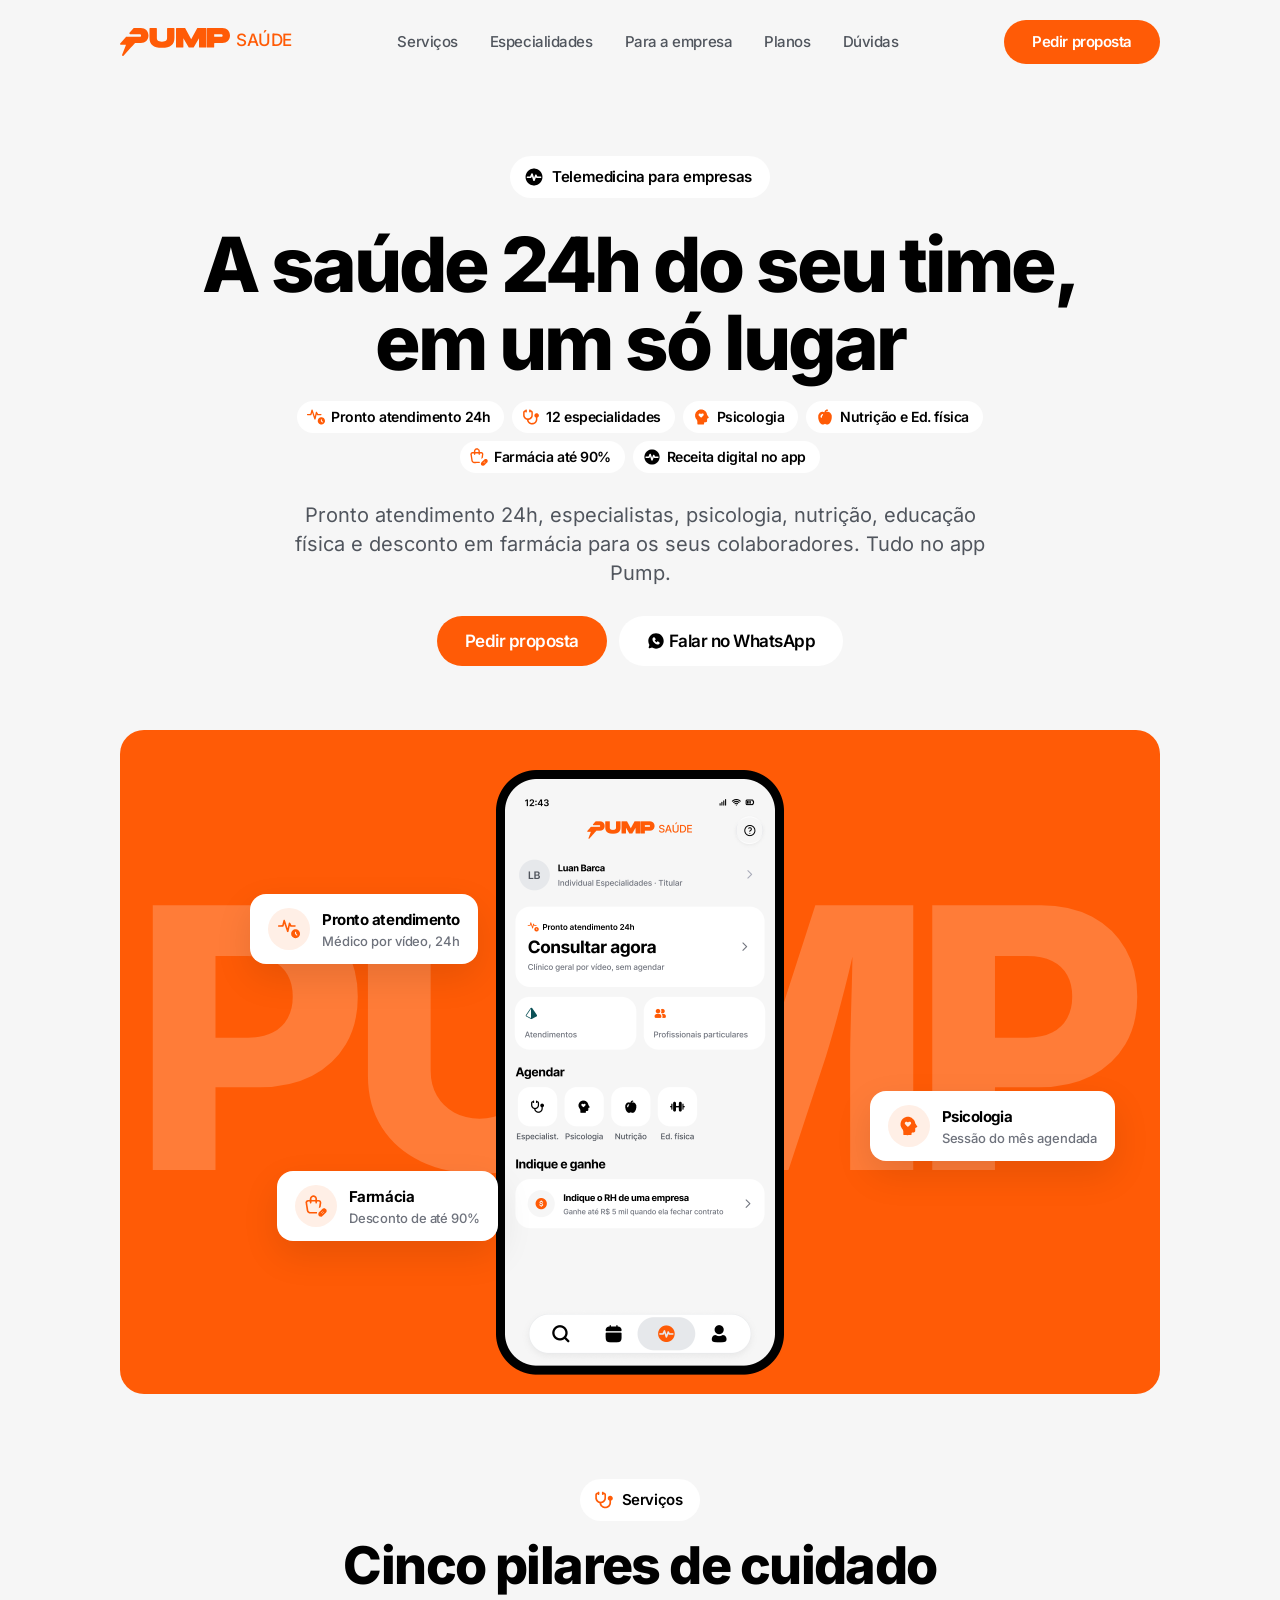
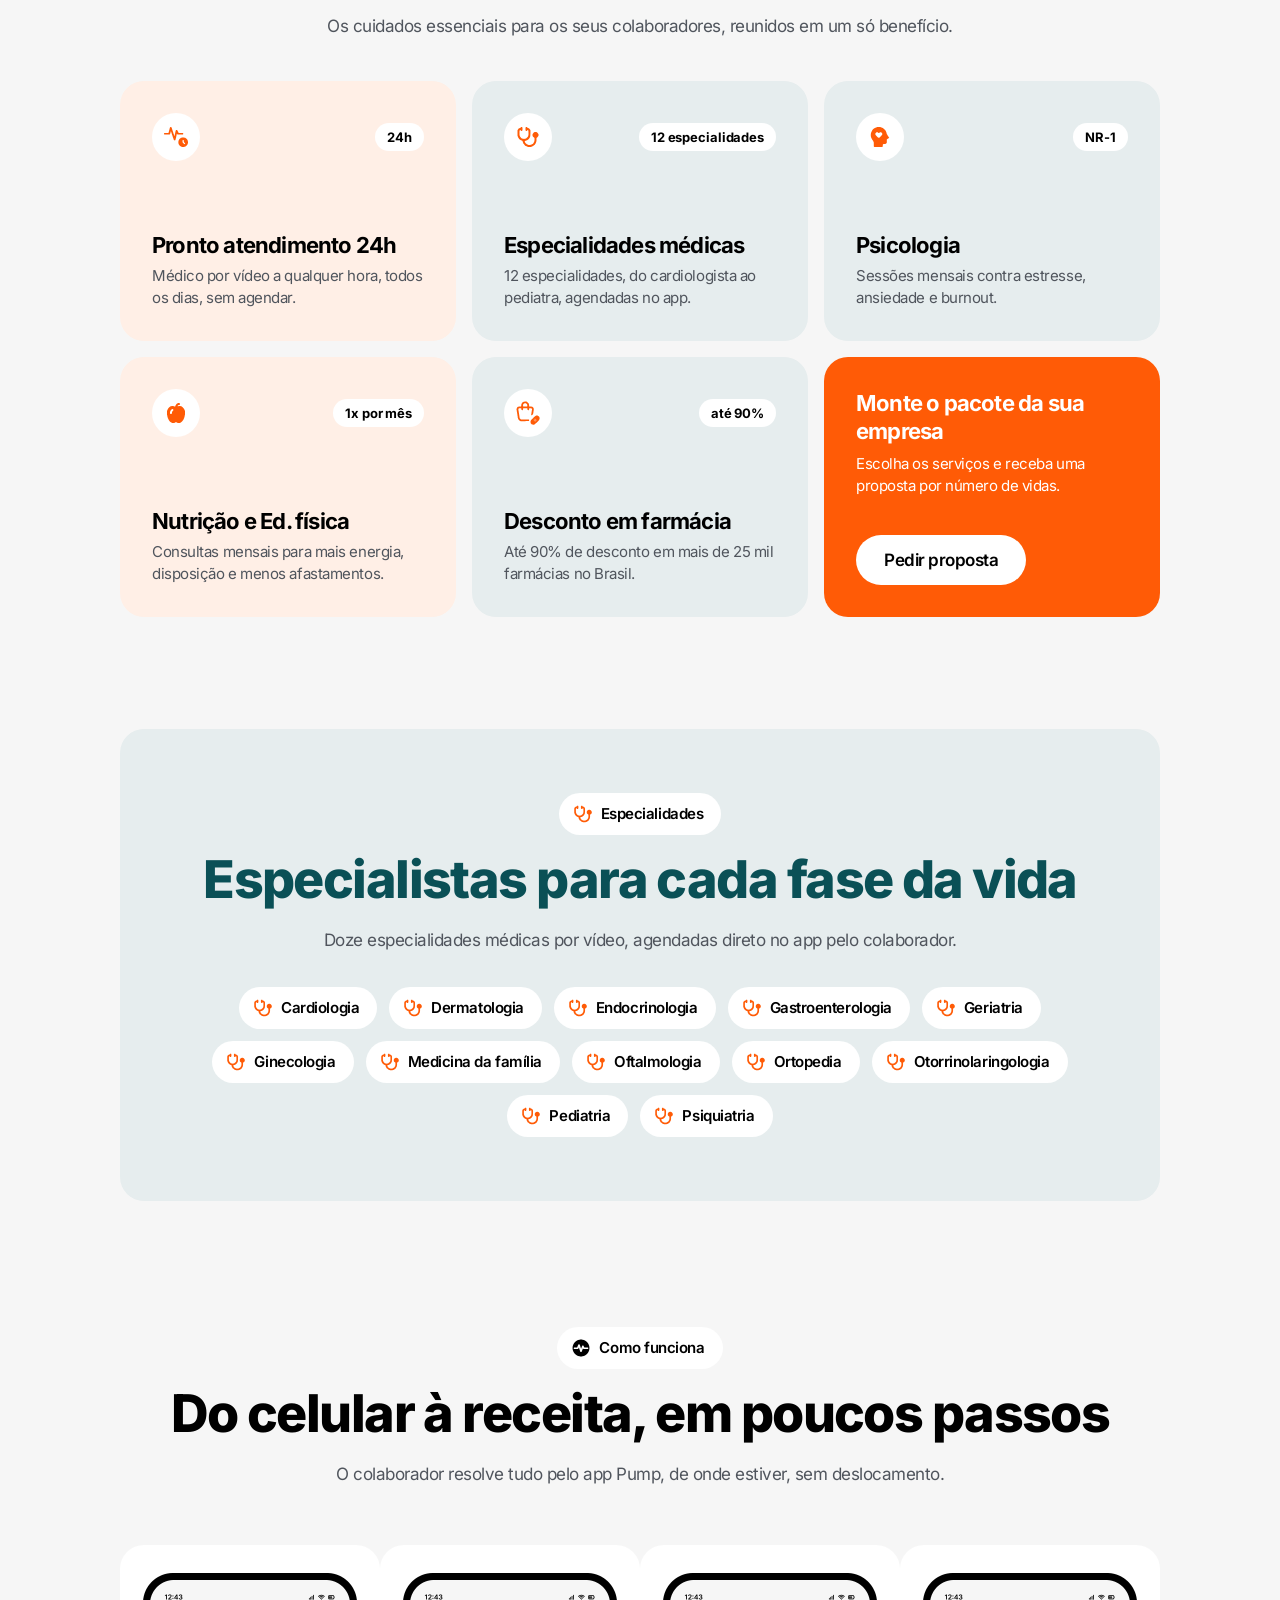
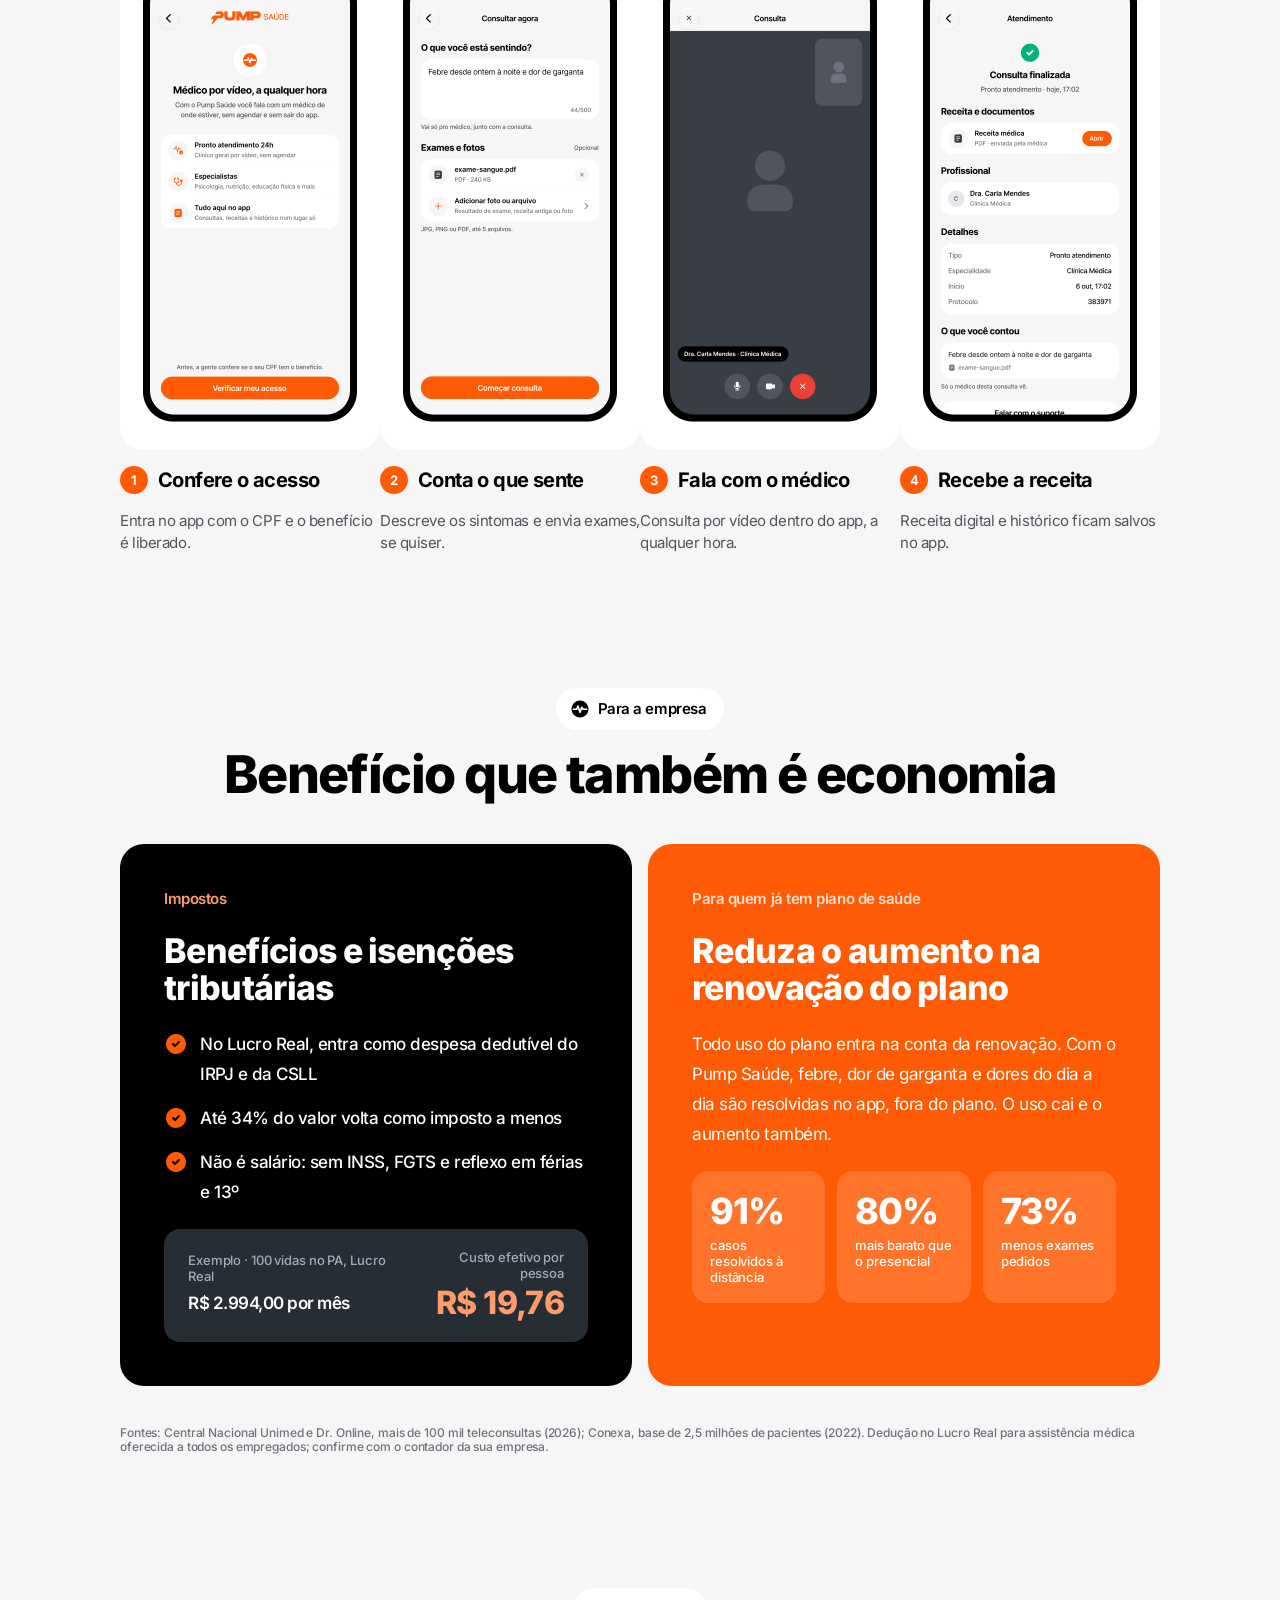
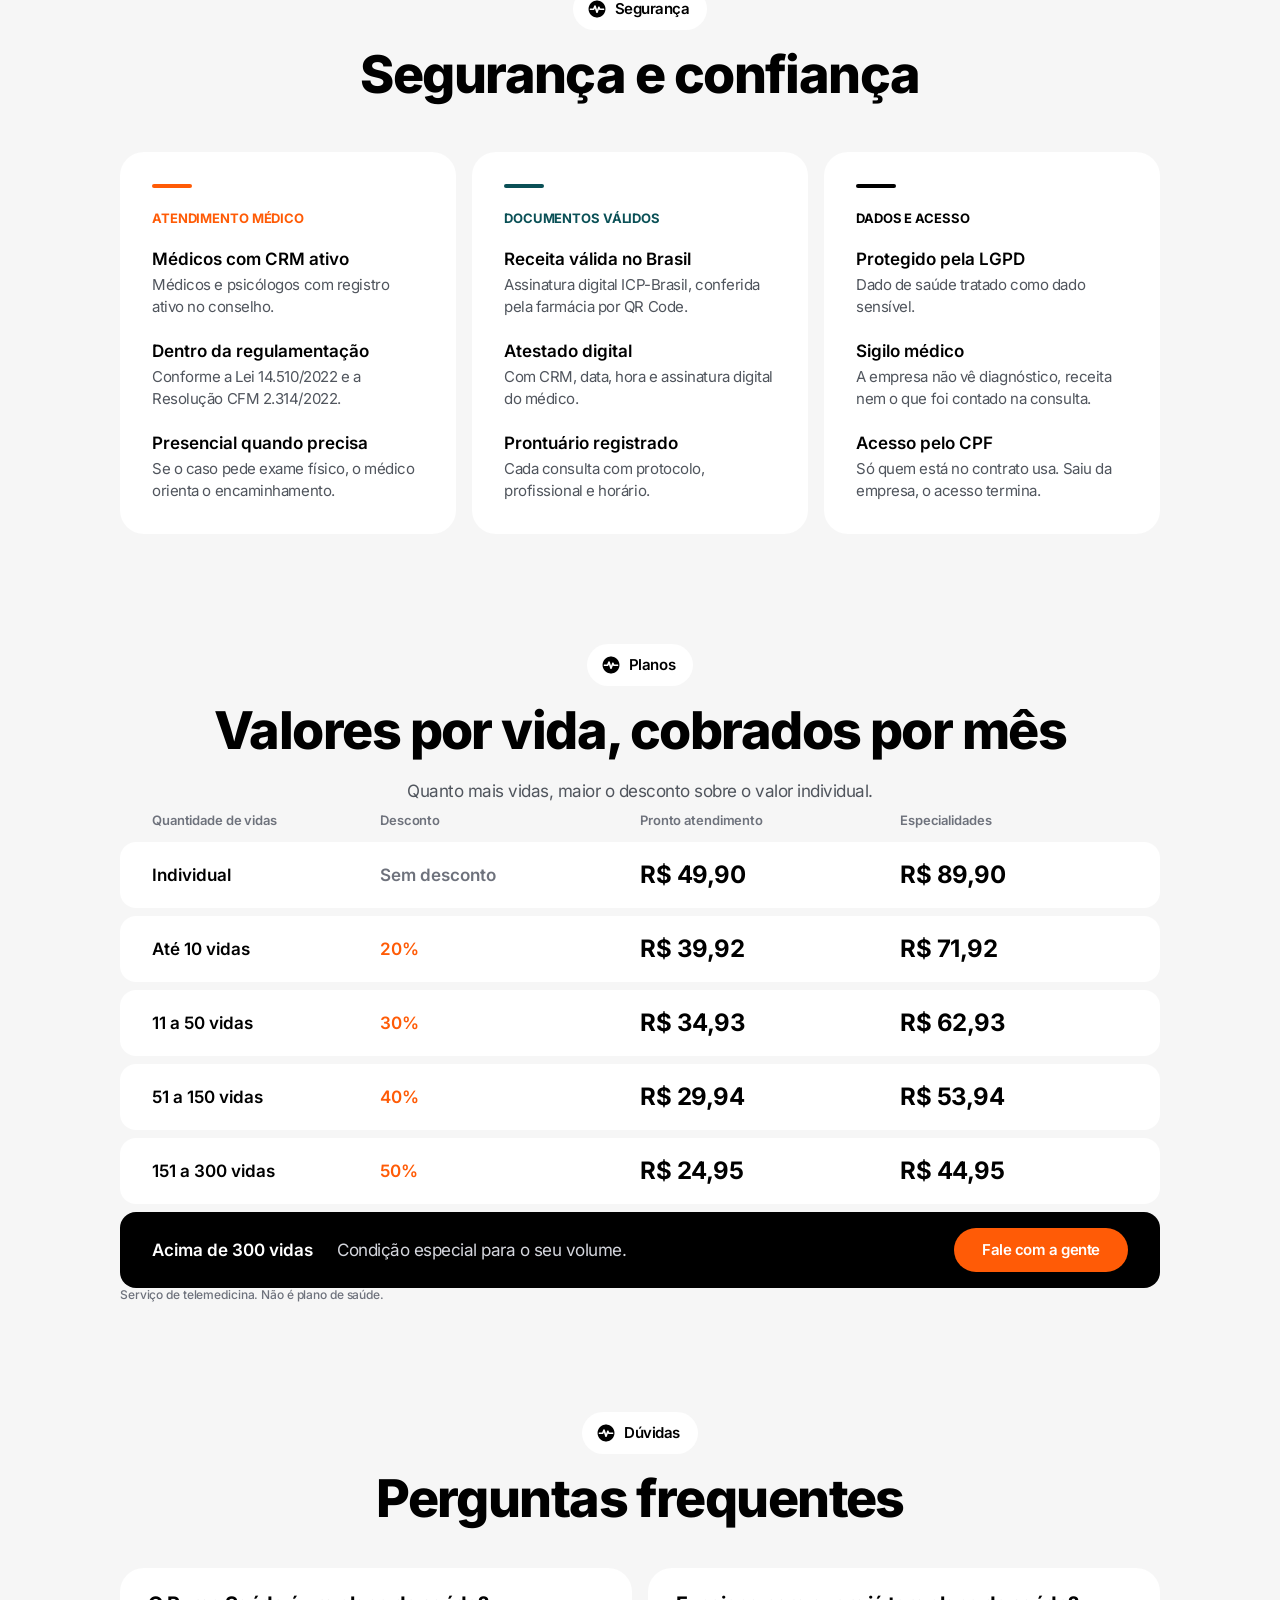
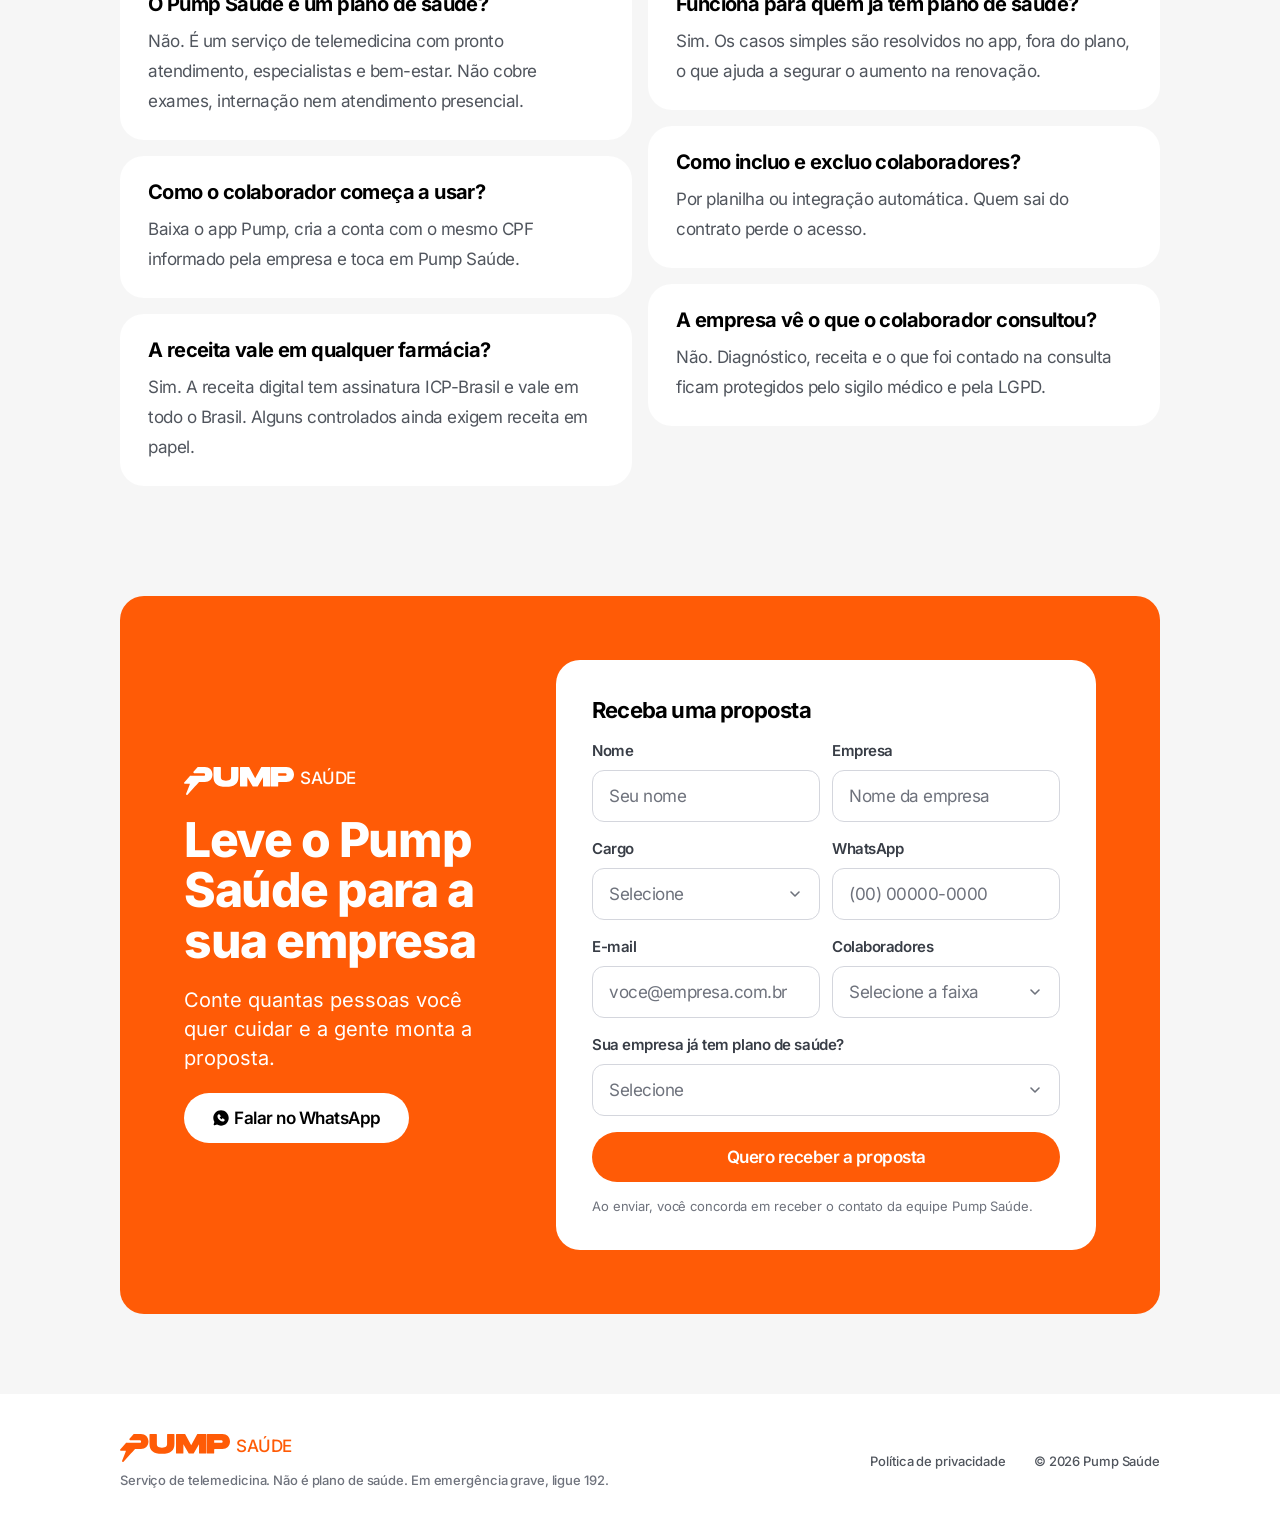
==== commit db3077ea: "Formulário: assunto com o nome de quem enviou para o e-mail de contato Campo oculto "subject" do Net" ====
--- a/index.html
+++ b/index.html
@@ -27,7 +27,7 @@
     <a href="#servicos">Serviços</a>
     <a href="#especialidades">Especialidades</a>
     <a href="#empresa">Para a empresa</a>
-    <a href="#valores">Valores</a>
+    <a href="#planos">Planos</a>
     <a href="#duvidas">Dúvidas</a>
   </nav>
   <a href="#contato" class="btn btn--primary btn--md">Pedir proposta</a>
@@ -222,23 +222,23 @@
     </div>
   </section>
 
-  <section id="valores" class="container valores">
-    <div class="sec-head">
-      <span class="selo"><img src="/assets/icons/nav-health.svg" alt="">Valores</span>
+  <section id="planos" class="container planos">
+    <div class="sec-head">
+      <span class="selo"><img src="/assets/icons/nav-health.svg" alt="">Planos</span>
       <h2 class="sec-title">Valores por vida, cobrados por mês</h2>
       <p class="sec-sub">Quanto mais vidas, maior o desconto sobre o valor individual.</p>
     </div>
     <div class="plans-table-wrap">
       <table class="price-table">
         <thead>
-          <tr><th scope="col">Quantidade de vidas</th><th scope="col">Desconto</th><th scope="col">Pronto atendimento</th><th scope="col">PA + Especialidades</th></tr>
+          <tr><th scope="col">Quantidade de vidas</th><th scope="col">Desconto</th><th scope="col">Pronto atendimento</th><th scope="col">Especialidades</th></tr>
         </thead>
         <tbody>
-          <tr><td>Individual</td><td class="disc disc--none">Sem desconto</td><td class="price"><span class="lbl">Pronto atendimento</span>R$ 49,90</td><td class="price"><span class="lbl">PA + Especialidades</span>R$ 89,90</td></tr>
-          <tr><td>Até 10 vidas</td><td class="disc">20%</td><td class="price"><span class="lbl">Pronto atendimento</span>R$ 39,92</td><td class="price"><span class="lbl">PA + Especialidades</span>R$ 71,92</td></tr>
-          <tr><td>11 a 50 vidas</td><td class="disc">30%</td><td class="price"><span class="lbl">Pronto atendimento</span>R$ 34,93</td><td class="price"><span class="lbl">PA + Especialidades</span>R$ 62,93</td></tr>
-          <tr><td>51 a 150 vidas</td><td class="disc">40%</td><td class="price"><span class="lbl">Pronto atendimento</span>R$ 29,94</td><td class="price"><span class="lbl">PA + Especialidades</span>R$ 53,94</td></tr>
-          <tr><td>151 a 300 vidas</td><td class="disc">50%</td><td class="price"><span class="lbl">Pronto atendimento</span>R$ 24,95</td><td class="price"><span class="lbl">PA + Especialidades</span>R$ 44,95</td></tr>
+          <tr><td>Individual</td><td class="disc disc--none">Sem desconto</td><td class="price"><span class="lbl">Pronto atendimento</span>R$ 49,90</td><td class="price"><span class="lbl">Especialidades</span>R$ 89,90</td></tr>
+          <tr><td>Até 10 vidas</td><td class="disc">20%</td><td class="price"><span class="lbl">Pronto atendimento</span>R$ 39,92</td><td class="price"><span class="lbl">Especialidades</span>R$ 71,92</td></tr>
+          <tr><td>11 a 50 vidas</td><td class="disc">30%</td><td class="price"><span class="lbl">Pronto atendimento</span>R$ 34,93</td><td class="price"><span class="lbl">Especialidades</span>R$ 62,93</td></tr>
+          <tr><td>51 a 150 vidas</td><td class="disc">40%</td><td class="price"><span class="lbl">Pronto atendimento</span>R$ 29,94</td><td class="price"><span class="lbl">Especialidades</span>R$ 53,94</td></tr>
+          <tr><td>151 a 300 vidas</td><td class="disc">50%</td><td class="price"><span class="lbl">Pronto atendimento</span>R$ 24,95</td><td class="price"><span class="lbl">Especialidades</span>R$ 44,95</td></tr>
         </tbody>
       </table>
       <div class="plans-more">
@@ -256,7 +256,7 @@
     </div>
     <div class="faq">
       <div class="faq__col">
-        <div class="qa"><h3>O Pump Saúde é um plano de saúde?</h3><p>Não. É um serviço de telemedicina com pronto atendimento, especialistas e bem-estar. Não inclui exames, internação nem atendimento presencial.</p></div>
+        <div class="qa"><h3>O Pump Saúde é um plano de saúde?</h3><p>Não. É um serviço de telemedicina com pronto atendimento, especialistas e bem-estar. Não cobre exames, internação nem atendimento presencial.</p></div>
         <div class="qa"><h3>Como o colaborador começa a usar?</h3><p>Baixa o app Pump, cria a conta com o mesmo CPF informado pela empresa e toca em Pump Saúde.</p></div>
         <div class="qa"><h3>A receita vale em qualquer farmácia?</h3><p>Sim. A receita digital tem assinatura ICP-Brasil e vale em todo o Brasil. Alguns controlados ainda exigem receita em papel.</p></div>
       </div>
@@ -329,7 +329,7 @@
   <div class="container footer__inner">
     <div class="footer__brand">
       <span class="logo"><img src="/assets/icons/logo-pump-laranja.svg" alt="Pump" width="110" height="28"><span>SAÚDE</span></span>
-      <small>Serviço de telemedicina. Não é plano de saúde. Em emergência grave, ligue 192 ou vá ao pronto-socorro mais próximo.</small>
+      <small>Serviço de telemedicina. Não é plano de saúde. Em emergência grave, ligue 192.</small>
     </div>
     <div class="footer__links">
       <a href="https://pump.com.br/privacidade" target="_blank" rel="noopener">Política de privacidade</a>
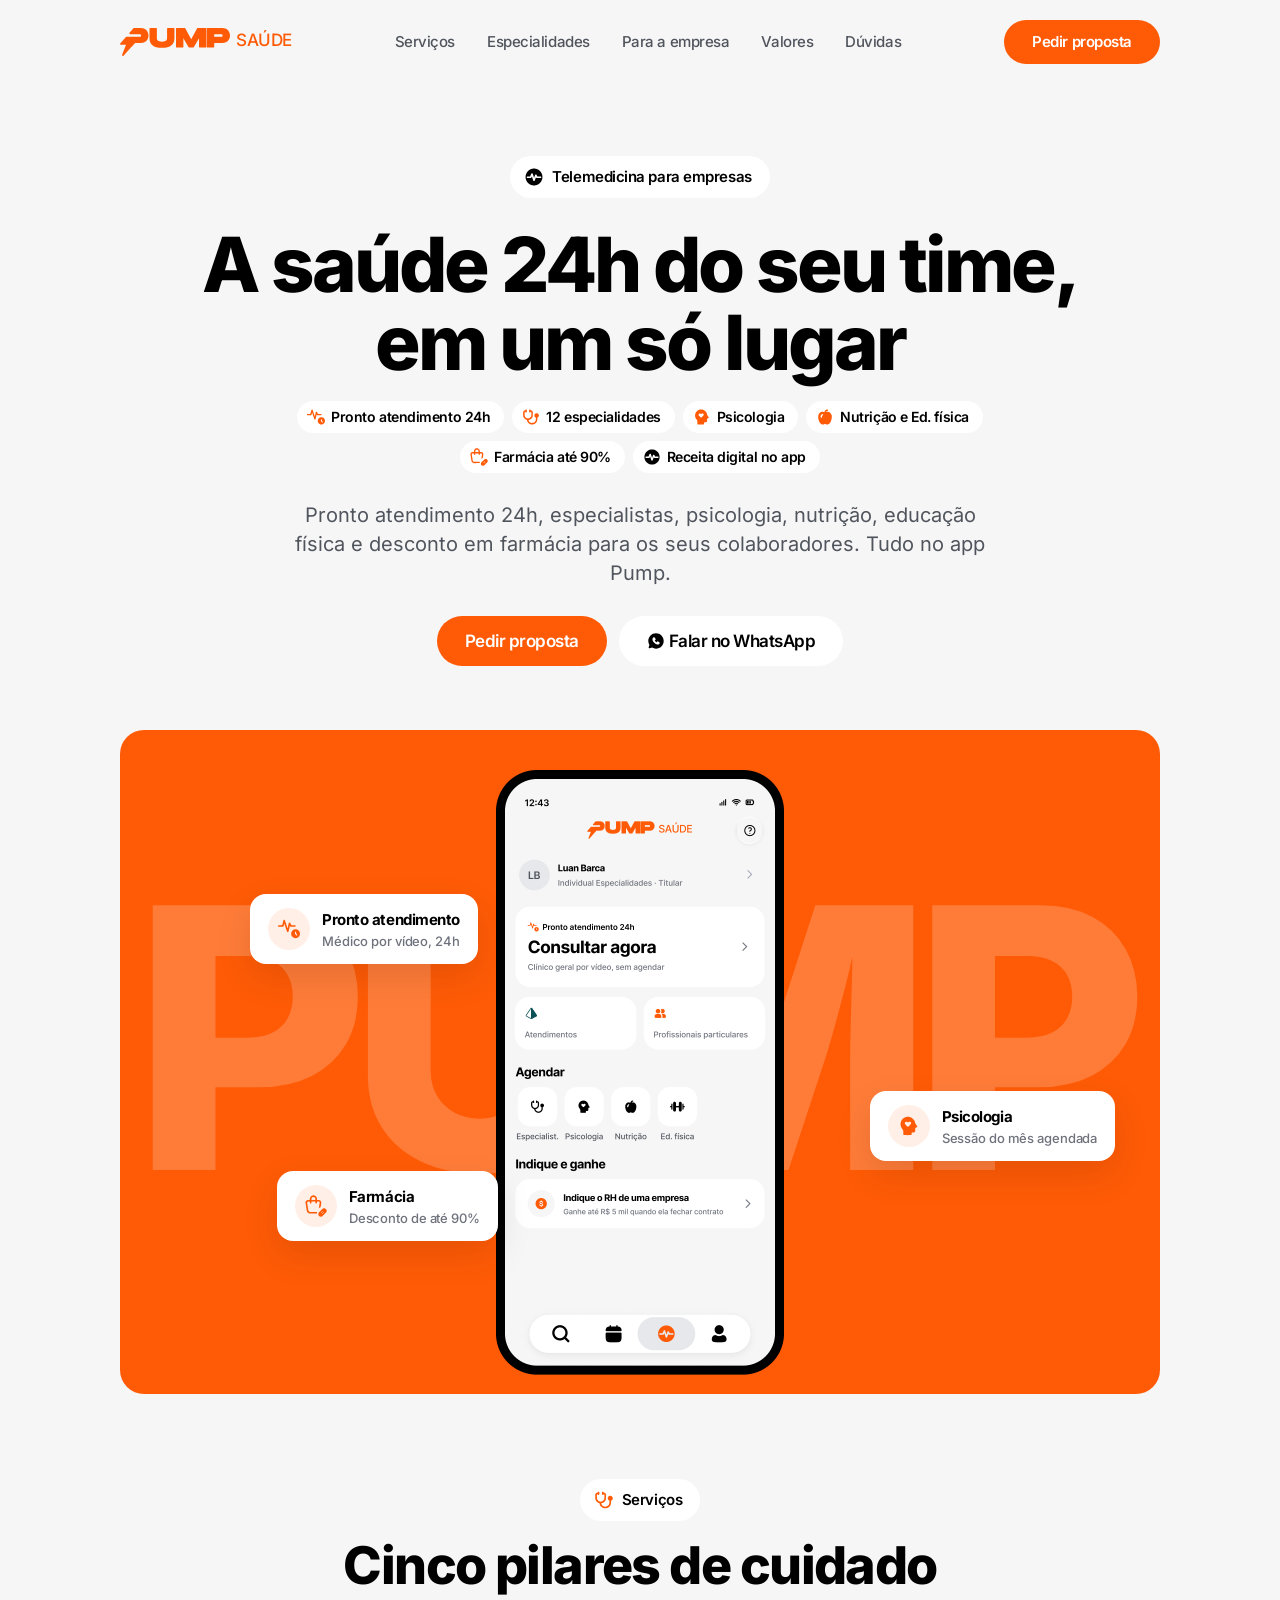
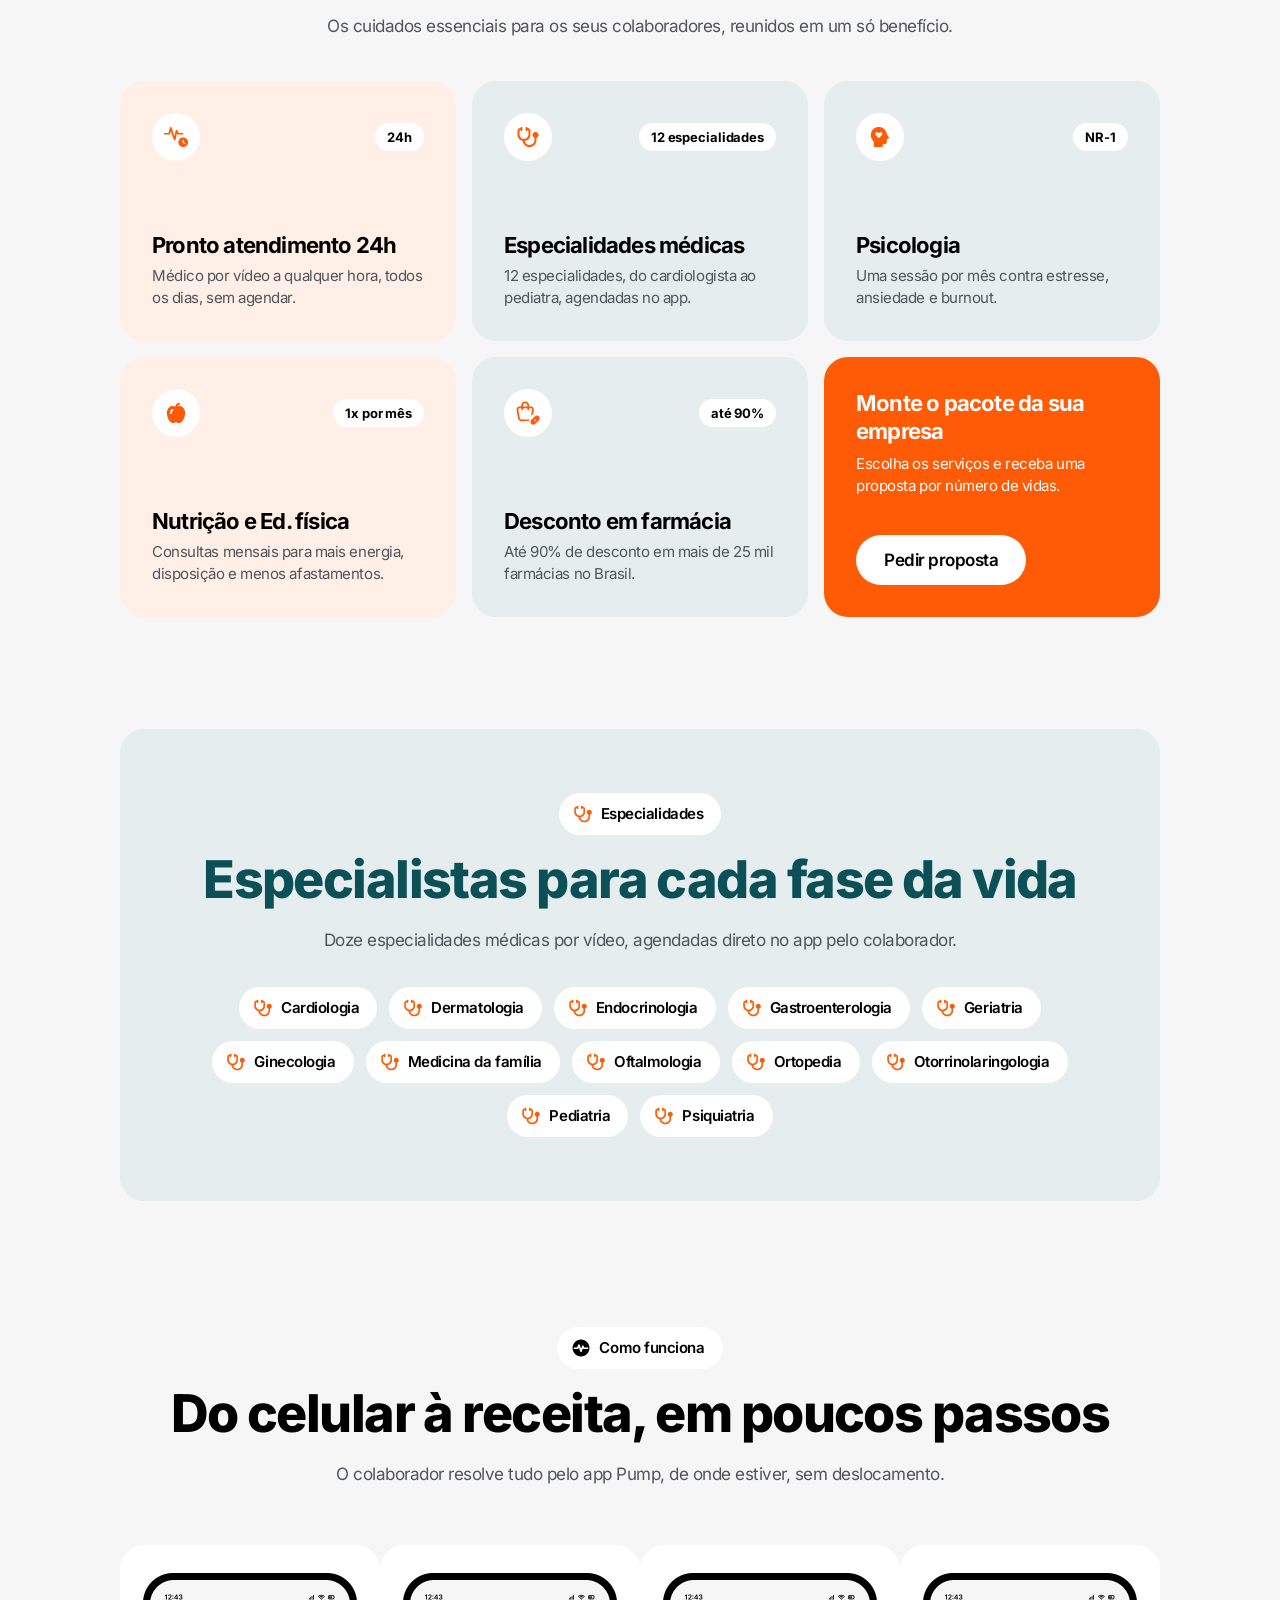
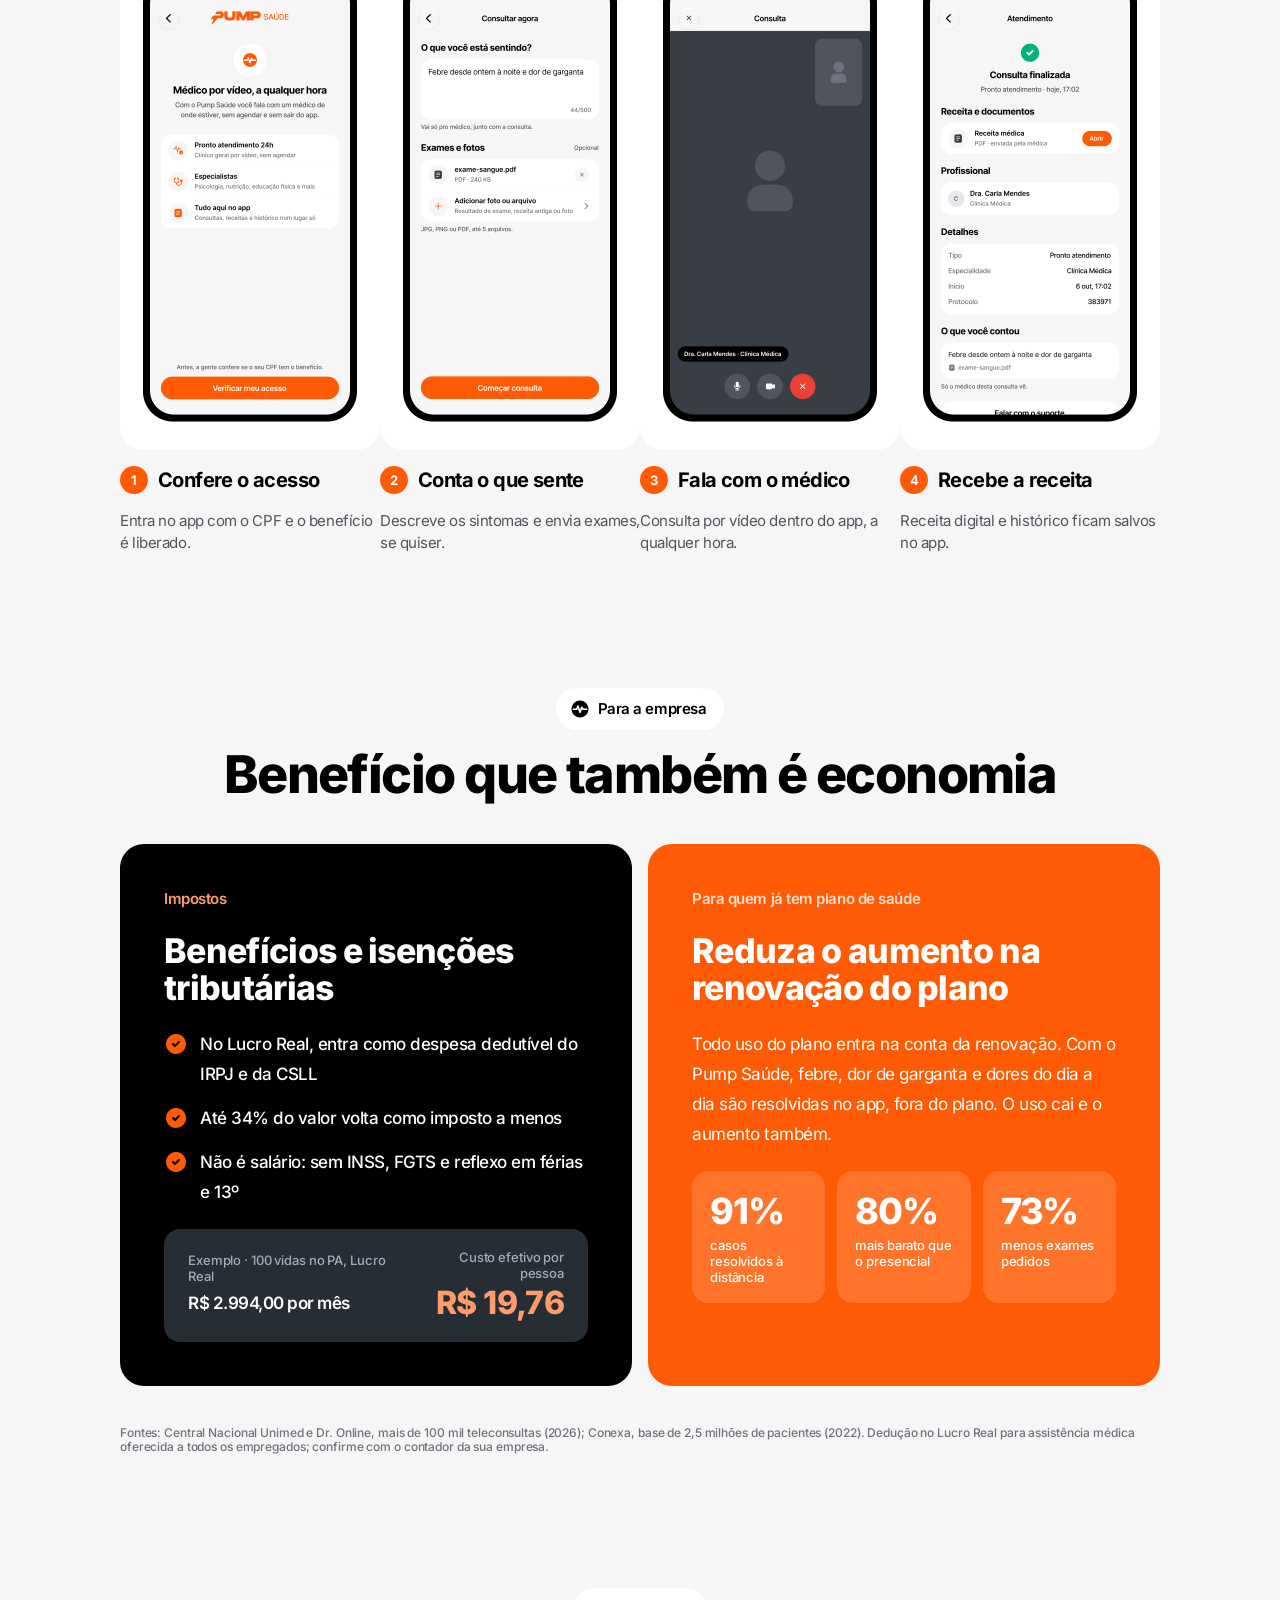
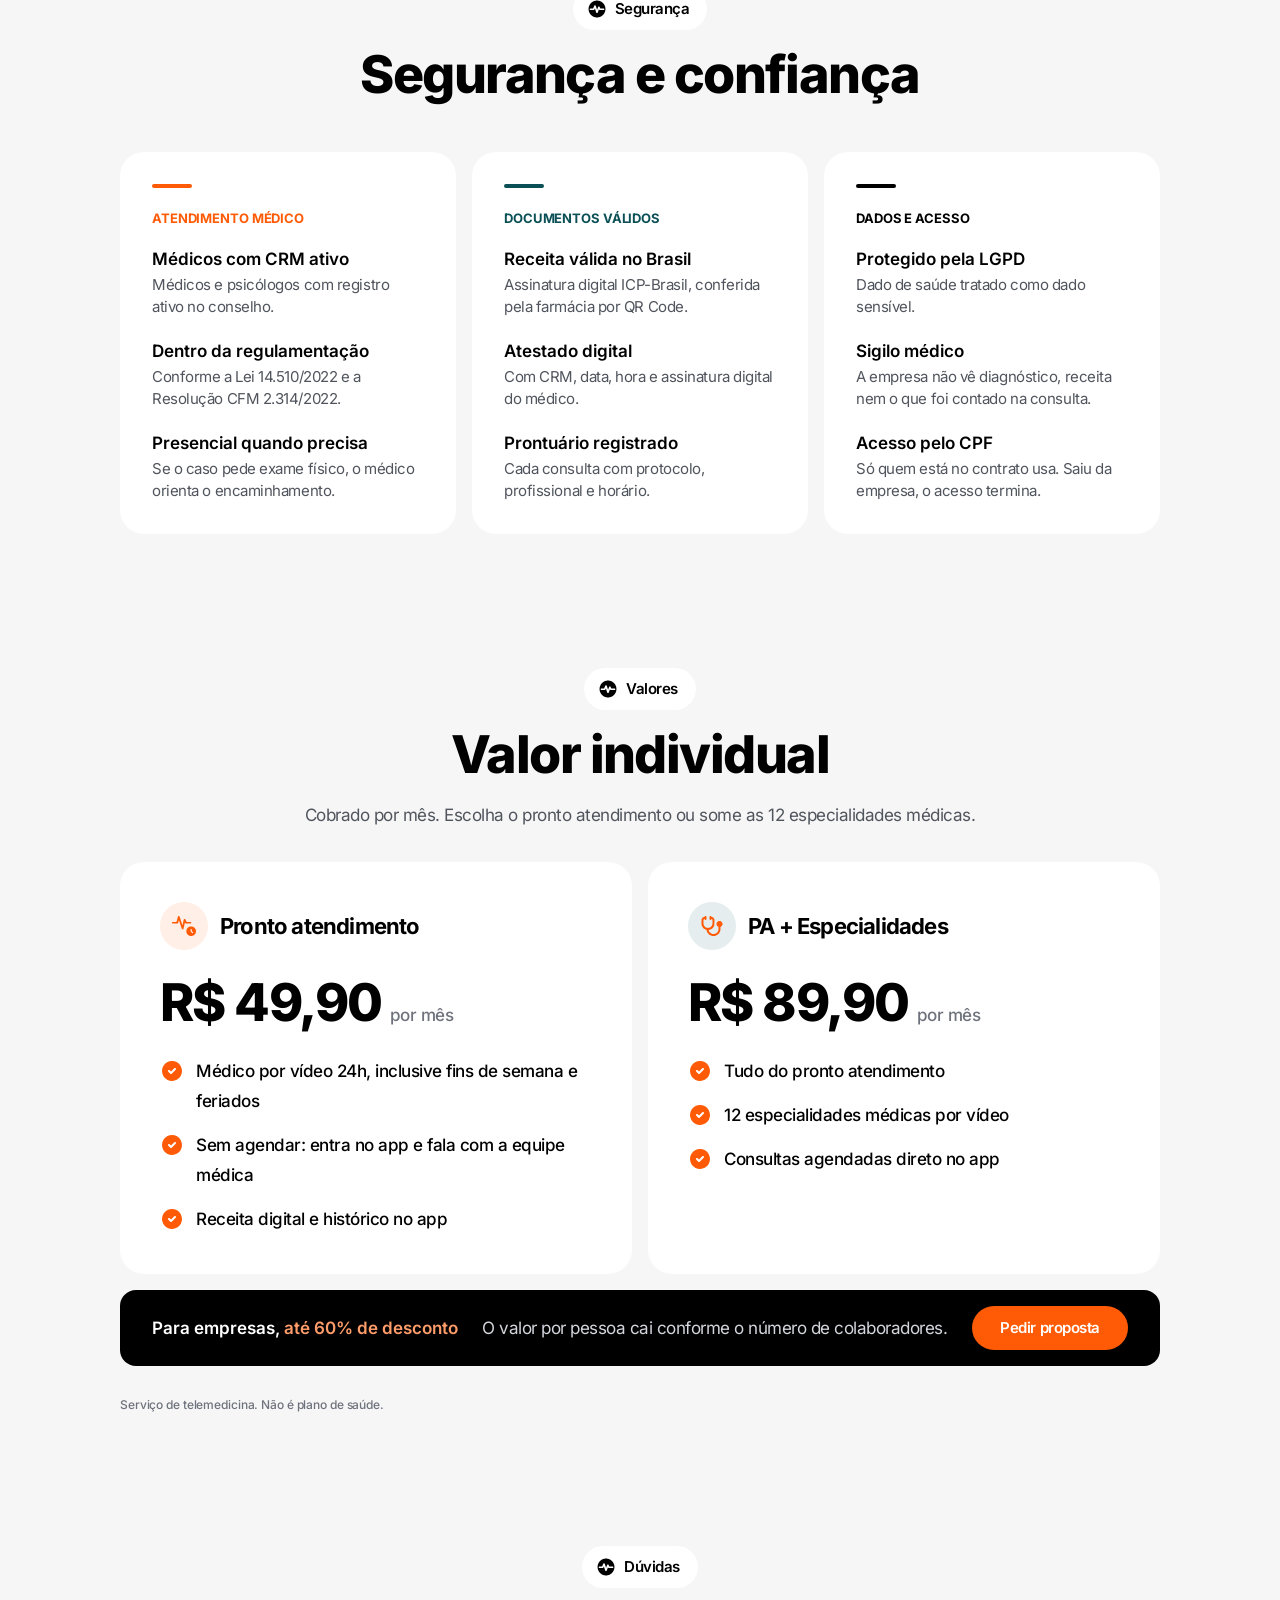
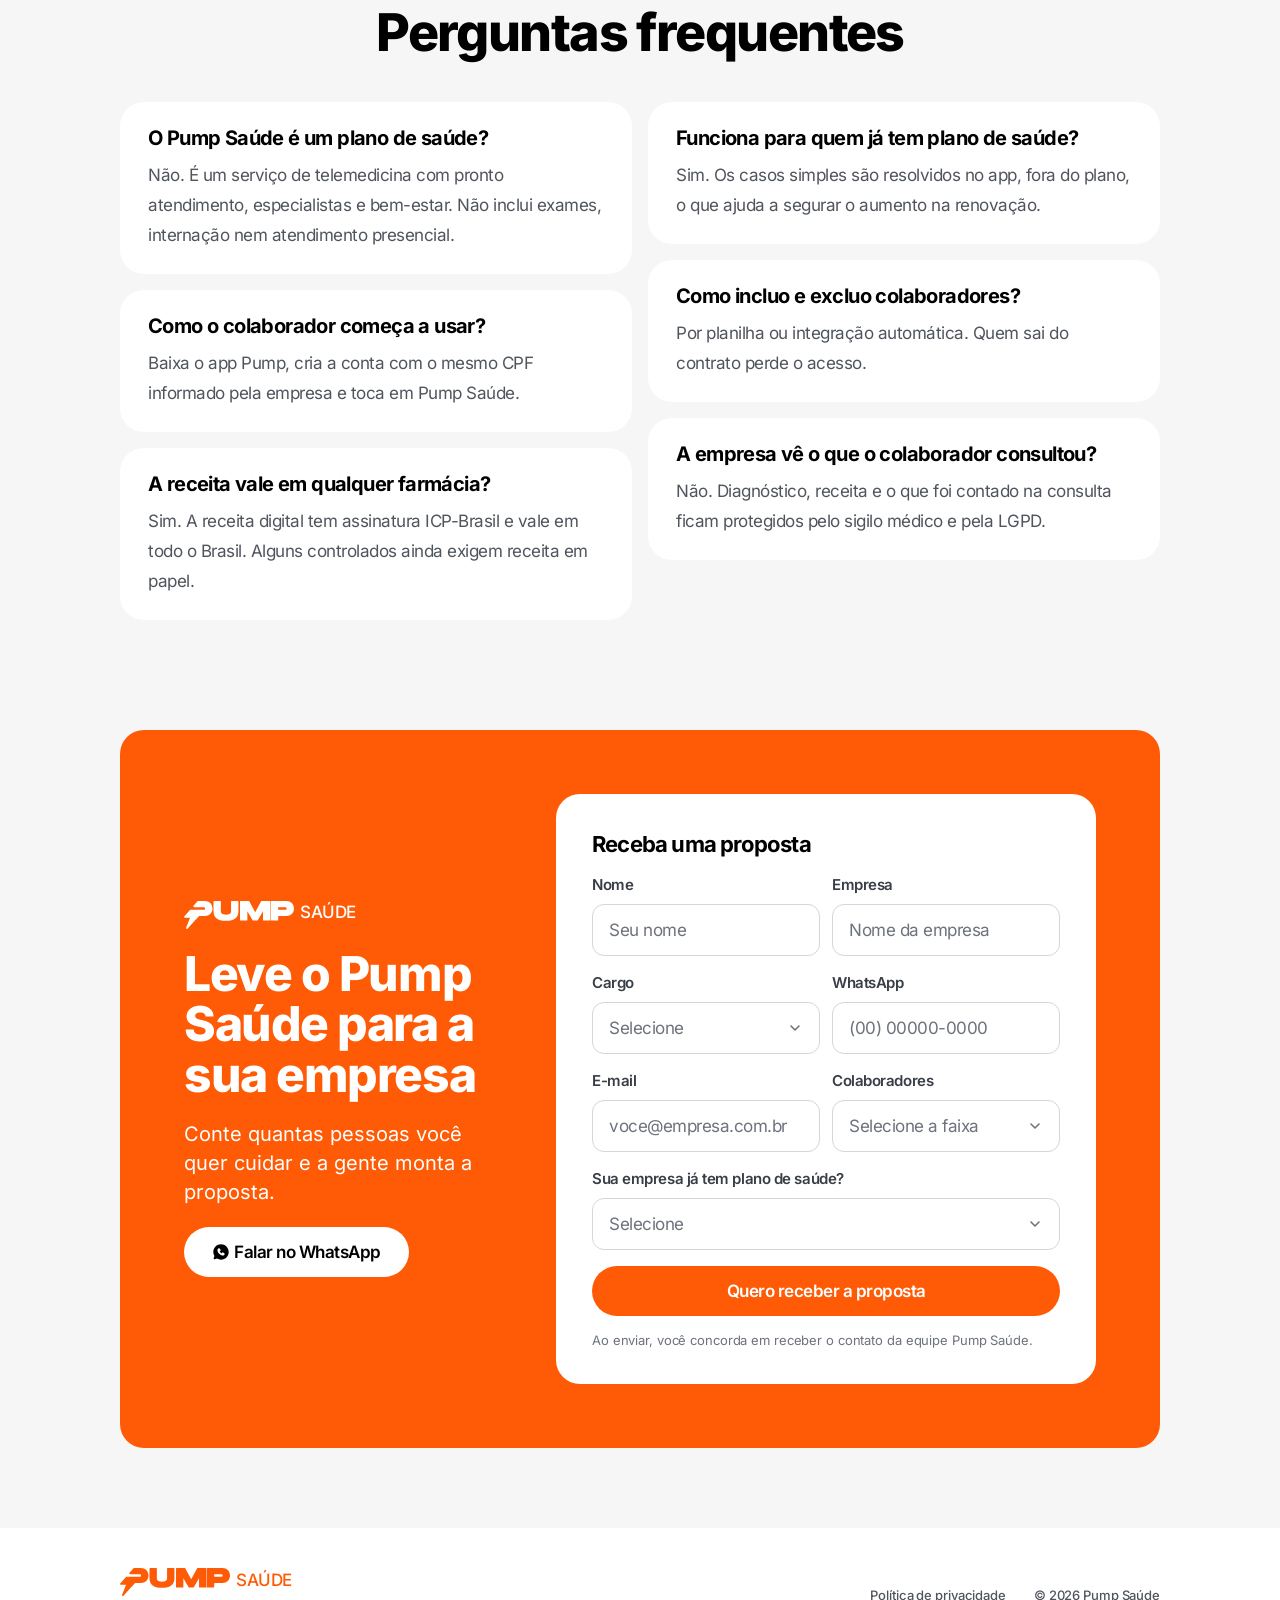
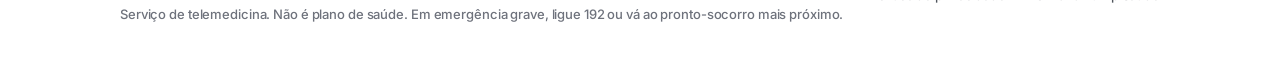
==== commit 1041c3bf: "Valores: só o preço individual e faixa para empresas com até 60% - Tira a tabela de preços por faixa" ====
--- a/index.html
+++ b/index.html
@@ -27,7 +27,7 @@
     <a href="#servicos">Serviços</a>
     <a href="#especialidades">Especialidades</a>
     <a href="#empresa">Para a empresa</a>
-    <a href="#planos">Planos</a>
+    <a href="#valores">Valores</a>
     <a href="#duvidas">Dúvidas</a>
   </nav>
   <a href="#contato" class="btn btn--primary btn--md">Pedir proposta</a>
@@ -88,7 +88,7 @@
       </article>
       <article class="svc svc--teal">
         <div class="svc__top"><span class="svc__icon"><img src="/assets/icons/psicologia.svg" alt=""></span><span class="svc__tag">NR-1</span></div>
-        <div><h3>Psicologia</h3><p>Sessões mensais contra estresse, ansiedade e burnout.</p></div>
+        <div><h3>Psicologia</h3><p>Uma sessão por mês contra estresse, ansiedade e burnout.</p></div>
       </article>
       <article class="svc svc--orange">
         <div class="svc__top"><span class="svc__icon"><img src="/assets/icons/nutricao.svg" alt=""></span><span class="svc__tag">1x por mês</span></div>
@@ -222,29 +222,35 @@
     </div>
   </section>
 
-  <section id="planos" class="container planos">
-    <div class="sec-head">
-      <span class="selo"><img src="/assets/icons/nav-health.svg" alt="">Planos</span>
-      <h2 class="sec-title">Valores por vida, cobrados por mês</h2>
-      <p class="sec-sub">Quanto mais vidas, maior o desconto sobre o valor individual.</p>
-    </div>
-    <div class="plans-table-wrap">
-      <table class="price-table">
-        <thead>
-          <tr><th scope="col">Quantidade de vidas</th><th scope="col">Desconto</th><th scope="col">Pronto atendimento</th><th scope="col">Especialidades</th></tr>
-        </thead>
-        <tbody>
-          <tr><td>Individual</td><td class="disc disc--none">Sem desconto</td><td class="price"><span class="lbl">Pronto atendimento</span>R$ 49,90</td><td class="price"><span class="lbl">Especialidades</span>R$ 89,90</td></tr>
-          <tr><td>Até 10 vidas</td><td class="disc">20%</td><td class="price"><span class="lbl">Pronto atendimento</span>R$ 39,92</td><td class="price"><span class="lbl">Especialidades</span>R$ 71,92</td></tr>
-          <tr><td>11 a 50 vidas</td><td class="disc">30%</td><td class="price"><span class="lbl">Pronto atendimento</span>R$ 34,93</td><td class="price"><span class="lbl">Especialidades</span>R$ 62,93</td></tr>
-          <tr><td>51 a 150 vidas</td><td class="disc">40%</td><td class="price"><span class="lbl">Pronto atendimento</span>R$ 29,94</td><td class="price"><span class="lbl">Especialidades</span>R$ 53,94</td></tr>
-          <tr><td>151 a 300 vidas</td><td class="disc">50%</td><td class="price"><span class="lbl">Pronto atendimento</span>R$ 24,95</td><td class="price"><span class="lbl">Especialidades</span>R$ 44,95</td></tr>
-        </tbody>
-      </table>
-      <div class="plans-more">
-        <p class="plans-more__txt"><strong>Acima de 300 vidas</strong><span>Condição especial para o seu volume.</span></p>
-        <a href="#contato" class="btn btn--primary btn--md">Fale com a gente</a>
-      </div>
+  <section id="valores" class="container valores">
+    <div class="sec-head">
+      <span class="selo"><img src="/assets/icons/nav-health.svg" alt="">Valores</span>
+      <h2 class="sec-title">Valor individual</h2>
+      <p class="sec-sub">Cobrado por mês. Escolha o pronto atendimento ou some as 12 especialidades médicas.</p>
+    </div>
+    <div class="price-cards">
+      <article class="price-card">
+        <div class="price-card__head"><span class="price-card__icon"><img src="/assets/icons/pronto-atendimento.svg" alt=""></span><h3>Pronto atendimento</h3></div>
+        <p class="price-card__value"><strong>R$ 49,90</strong><span>por mês</span></p>
+        <ul class="checks">
+          <li><img src="/assets/icons/check.svg" alt="">Médico por vídeo 24h, inclusive fins de semana e feriados</li>
+          <li><img src="/assets/icons/check.svg" alt="">Sem agendar: entra no app e fala com a equipe médica</li>
+          <li><img src="/assets/icons/check.svg" alt="">Receita digital e histórico no app</li>
+        </ul>
+      </article>
+      <article class="price-card price-card--teal">
+        <div class="price-card__head"><span class="price-card__icon"><img src="/assets/icons/especialidades.svg" alt=""></span><h3>PA + Especialidades</h3></div>
+        <p class="price-card__value"><strong>R$ 89,90</strong><span>por mês</span></p>
+        <ul class="checks">
+          <li><img src="/assets/icons/check.svg" alt="">Tudo do pronto atendimento</li>
+          <li><img src="/assets/icons/check.svg" alt="">12 especialidades médicas por vídeo</li>
+          <li><img src="/assets/icons/check.svg" alt="">Consultas agendadas direto no app</li>
+        </ul>
+      </article>
+    </div>
+    <div class="plans-more">
+      <p class="plans-more__txt"><strong>Para empresas, <em>até 60% de desconto</em></strong><span>O valor por pessoa cai conforme o número de colaboradores.</span></p>
+      <a href="#contato" class="btn btn--primary btn--md">Pedir proposta</a>
     </div>
     <p class="footnote">Serviço de telemedicina. Não é plano de saúde.</p>
   </section>
@@ -256,7 +262,7 @@
     </div>
     <div class="faq">
       <div class="faq__col">
-        <div class="qa"><h3>O Pump Saúde é um plano de saúde?</h3><p>Não. É um serviço de telemedicina com pronto atendimento, especialistas e bem-estar. Não cobre exames, internação nem atendimento presencial.</p></div>
+        <div class="qa"><h3>O Pump Saúde é um plano de saúde?</h3><p>Não. É um serviço de telemedicina com pronto atendimento, especialistas e bem-estar. Não inclui exames, internação nem atendimento presencial.</p></div>
         <div class="qa"><h3>Como o colaborador começa a usar?</h3><p>Baixa o app Pump, cria a conta com o mesmo CPF informado pela empresa e toca em Pump Saúde.</p></div>
         <div class="qa"><h3>A receita vale em qualquer farmácia?</h3><p>Sim. A receita digital tem assinatura ICP-Brasil e vale em todo o Brasil. Alguns controlados ainda exigem receita em papel.</p></div>
       </div>
@@ -329,7 +335,7 @@
   <div class="container footer__inner">
     <div class="footer__brand">
       <span class="logo"><img src="/assets/icons/logo-pump-laranja.svg" alt="Pump" width="110" height="28"><span>SAÚDE</span></span>
-      <small>Serviço de telemedicina. Não é plano de saúde. Em emergência grave, ligue 192.</small>
+      <small>Serviço de telemedicina. Não é plano de saúde. Em emergência grave, ligue 192 ou vá ao pronto-socorro mais próximo.</small>
     </div>
     <div class="footer__links">
       <a href="https://pump.com.br/privacidade" target="_blank" rel="noopener">Política de privacidade</a>
--- a/assets/styles.css
+++ b/assets/styles.css
@@ -203,23 +203,23 @@
 .trust h4 { font-size: 17px; font-weight: 600; line-height: 22px; }
 .trust p { margin-top: 4px; font-size: 15px; line-height: 22px; letter-spacing: -0.45px; color: var(--n700); }
 
-/* Plans */
+/* Prices */
 .valores { padding-top: 24px; padding-bottom: 24px; display: flex; flex-direction: column; gap: 32px; }
-.price-table { width: 100%; border-collapse: separate; border-spacing: 0 8px; margin: -8px 0; table-layout: fixed; }
-.price-table th { padding: 6px 0; text-align: left; font-size: 13px; font-weight: 600; line-height: 16px; letter-spacing: -0.11px; color: var(--n500); }
-.price-table td { background: var(--white); padding: 22px 0; font-size: 17px; font-weight: 600; line-height: 22px; }
-.price-table th:first-child, .price-table td:first-child { padding-left: 32px; }
-.price-table td:first-child { border-radius: var(--r-lg) 0 0 var(--r-lg); }
-.price-table td:last-child { border-radius: 0 var(--r-lg) var(--r-lg) 0; }
-.price-table .disc { color: var(--orange); }
-.price-table .disc--none { color: var(--n500); }
-.price-table .price { font-size: 24px; font-weight: 700; line-height: 22px; letter-spacing: -0.48px; }
-.price-table .lbl { display: none; }
+.price-cards { display: grid; grid-template-columns: 1fr 1fr; gap: 16px; margin-bottom: -16px; }
+.price-card { background: var(--white); border-radius: var(--r-xl); padding: 40px; display: flex; flex-direction: column; gap: 24px; }
+.price-card__head { display: flex; align-items: center; gap: 12px; }
+.price-card__icon { background: var(--orange-100); border-radius: 1000px; padding: 12px; }
+.price-card--teal .price-card__icon { background: var(--teal-100); }
+.price-card__icon img { width: 24px; height: 24px; }
+.price-card h3 { font-size: 22px; font-weight: 700; line-height: 28px; letter-spacing: -0.8px; }
+.price-card__value { display: flex; align-items: baseline; gap: 8px; }
+.price-card__value strong { font-size: 52px; font-weight: 800; line-height: 58px; letter-spacing: -1.56px; }
+.price-card__value span { font-size: 17px; font-weight: 500; line-height: 30px; letter-spacing: -0.5px; color: var(--n500); }
 .plans-more { background: var(--black); color: var(--white); border-radius: var(--r-lg); padding: 16px 32px; display: flex; align-items: center; justify-content: space-between; gap: 16px; }
 .plans-more__txt { display: flex; align-items: center; gap: 24px; font-size: 17px; }
 .plans-more__txt strong { font-weight: 600; line-height: 22px; }
+.plans-more__txt em { font-style: normal; color: var(--orange-600); }
 .plans-more__txt span { color: var(--n300); line-height: 30px; letter-spacing: -0.5px; }
-.plans-table-wrap { display: flex; flex-direction: column; gap: 8px; }
 
 /* FAQ */
 .duvidas { padding-top: 110px; padding-bottom: 110px; display: flex; flex-direction: column; gap: 40px; }
@@ -293,13 +293,8 @@
   .cards2, .faq { grid-template-columns: 1fr; }
   .cards3.trust-grid { grid-template-columns: 1fr; }
   .big-card { padding: 32px; }
-  .price-table, .price-table tbody, .price-table tr, .price-table td { display: block; }
-  .price-table { margin: 0; }
-  .price-table thead { display: none; }
-  .price-table tr { display: grid; grid-template-columns: 1fr 1fr; gap: 12px 16px; background: var(--white); border-radius: var(--r-lg); padding: 20px 24px; margin-bottom: 8px; }
-  .price-table td, .price-table td:first-child { padding: 0; border-radius: 0; background: none; }
-  .price-table td:nth-child(2) { text-align: right; }
-  .price-table .lbl { display: block; font-size: 13px; font-weight: 600; line-height: 16px; letter-spacing: -0.11px; color: var(--n500); margin-bottom: 4px; }
+  .price-cards { grid-template-columns: 1fr; }
+  .price-card { padding: 32px; }
   .plans-more { flex-direction: column; align-items: flex-start; padding: 20px 24px; }
   .plans-more__txt { flex-direction: column; align-items: flex-start; gap: 4px; }
   .cta-box { padding: 32px 24px; gap: 32px; }
@@ -324,6 +319,8 @@
   .step { flex: 0 0 80%; scroll-snap-align: center; }
   .big-card { padding: 24px; }
   .big-card h3 { font-size: 28px; }
+  .price-card { padding: 24px; gap: 20px; }
+  .price-card__value strong { font-size: 40px; line-height: 44px; letter-spacing: -1.1px; }
   .example { flex-direction: column; align-items: flex-start; }
   .example__right { text-align: left; }
   .stats { gap: 8px; }
